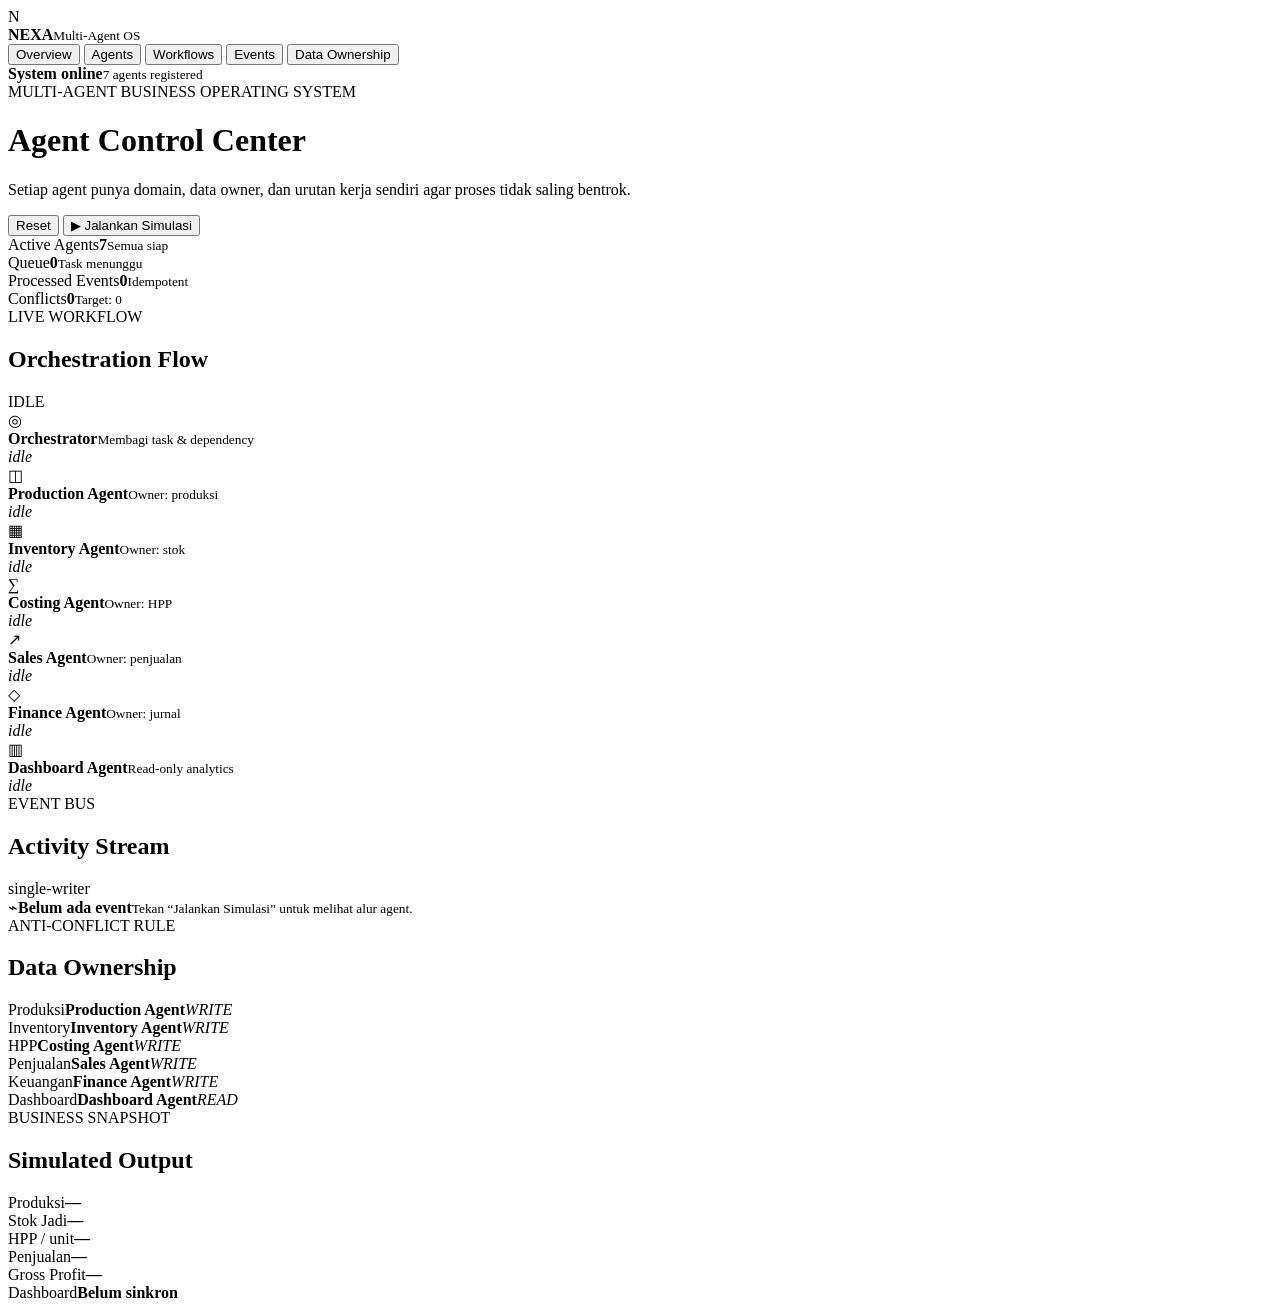
==== index.html @ f1d293e2 "feat: add multi-agent dashboard MVP" ====
<!doctype html>
<html lang="id">
<head>
  <meta charset="utf-8" />
  <meta name="viewport" content="width=device-width, initial-scale=1" />
  <meta name="description" content="Multi-Agent Business OS — orkestrasi produksi, stok, HPP, penjualan, keuangan, dan dashboard tanpa bentrok." />
  <title>NEXA Agents — Multi-Agent Business OS</title>
  <link rel="preconnect" href="https://fonts.googleapis.com" />
  <link rel="preconnect" href="https://fonts.gstatic.com" crossorigin />
  <link href="https://fonts.googleapis.com/css2?family=Inter:wght@400;500;600;700&family=Space+Grotesk:wght@500;600;700&display=swap" rel="stylesheet" />
  <link rel="stylesheet" href="./styles.css" />
</head>
<body>
  <div class="shell">
    <aside class="sidebar">
      <div class="brand"><span class="brand-mark">N</span><div><strong>NEXA</strong><small>Multi-Agent OS</small></div></div>
      <nav>
        <button class="nav-item active">Overview</button>
        <button class="nav-item">Agents</button>
        <button class="nav-item">Workflows</button>
        <button class="nav-item">Events</button>
        <button class="nav-item">Data Ownership</button>
      </nav>
      <div class="sidebar-note"><span class="dot"></span><div><strong>System online</strong><small>7 agents registered</small></div></div>
    </aside>

    <main class="main">
      <header class="topbar">
        <div>
          <div class="eyebrow">MULTI-AGENT BUSINESS OPERATING SYSTEM</div>
          <h1>Agent Control Center</h1>
          <p>Setiap agent punya domain, data owner, dan urutan kerja sendiri agar proses tidak saling bentrok.</p>
        </div>
        <div class="actions">
          <button id="resetBtn" class="btn ghost">Reset</button>
          <button id="runBtn" class="btn primary">▶ Jalankan Simulasi</button>
        </div>
      </header>

      <section class="metrics">
        <article><span>Active Agents</span><strong id="metricAgents">7</strong><small>Semua siap</small></article>
        <article><span>Queue</span><strong id="metricQueue">0</strong><small>Task menunggu</small></article>
        <article><span>Processed Events</span><strong id="metricEvents">0</strong><small>Idempotent</small></article>
        <article><span>Conflicts</span><strong id="metricConflicts">0</strong><small class="success">Target: 0</small></article>
      </section>

      <section class="grid-two">
        <article class="panel workflow-panel">
          <div class="panel-head"><div><span class="eyebrow">LIVE WORKFLOW</span><h2>Orchestration Flow</h2></div><span id="workflowState" class="pill">IDLE</span></div>
          <div class="flow" id="flow">
            <div class="agent-card orchestrator" data-agent="orchestrator"><span class="agent-icon">◎</span><div><strong>Orchestrator</strong><small>Membagi task & dependency</small></div><em>idle</em></div>
            <div class="connector"></div>
            <div class="agent-row">
              <div class="agent-card" data-agent="production"><span class="agent-icon">◫</span><div><strong>Production Agent</strong><small>Owner: produksi</small></div><em>idle</em></div>
              <div class="agent-card" data-agent="inventory"><span class="agent-icon">▦</span><div><strong>Inventory Agent</strong><small>Owner: stok</small></div><em>idle</em></div>
              <div class="agent-card" data-agent="costing"><span class="agent-icon">∑</span><div><strong>Costing Agent</strong><small>Owner: HPP</small></div><em>idle</em></div>
            </div>
            <div class="connector"></div>
            <div class="agent-row">
              <div class="agent-card" data-agent="sales"><span class="agent-icon">↗</span><div><strong>Sales Agent</strong><small>Owner: penjualan</small></div><em>idle</em></div>
              <div class="agent-card" data-agent="finance"><span class="agent-icon">◇</span><div><strong>Finance Agent</strong><small>Owner: jurnal</small></div><em>idle</em></div>
              <div class="agent-card readonly" data-agent="dashboard"><span class="agent-icon">▥</span><div><strong>Dashboard Agent</strong><small>Read-only analytics</small></div><em>idle</em></div>
            </div>
          </div>
        </article>

        <article class="panel event-panel">
          <div class="panel-head"><div><span class="eyebrow">EVENT BUS</span><h2>Activity Stream</h2></div><span class="pill neutral">single-writer</span></div>
          <div id="eventLog" class="event-log">
            <div class="empty-state"><span>⌁</span><strong>Belum ada event</strong><small>Tekan “Jalankan Simulasi” untuk melihat alur agent.</small></div>
          </div>
        </article>
      </section>

      <section class="grid-two bottom-grid">
        <article class="panel ownership">
          <div class="panel-head"><div><span class="eyebrow">ANTI-CONFLICT RULE</span><h2>Data Ownership</h2></div></div>
          <div class="ownership-list">
            <div><span>Produksi</span><strong>Production Agent</strong><i>WRITE</i></div>
            <div><span>Inventory</span><strong>Inventory Agent</strong><i>WRITE</i></div>
            <div><span>HPP</span><strong>Costing Agent</strong><i>WRITE</i></div>
            <div><span>Penjualan</span><strong>Sales Agent</strong><i>WRITE</i></div>
            <div><span>Keuangan</span><strong>Finance Agent</strong><i>WRITE</i></div>
            <div><span>Dashboard</span><strong>Dashboard Agent</strong><i class="read">READ</i></div>
          </div>
        </article>

        <article class="panel business">
          <div class="panel-head"><div><span class="eyebrow">BUSINESS SNAPSHOT</span><h2>Simulated Output</h2></div></div>
          <div class="business-grid">
            <div><span>Produksi</span><strong id="outProduction">—</strong></div>
            <div><span>Stok Jadi</span><strong id="outStock">—</strong></div>
            <div><span>HPP / unit</span><strong id="outHpp">—</strong></div>
            <div><span>Penjualan</span><strong id="outSales">—</strong></div>
            <div><span>Gross Profit</span><strong id="outProfit">—</strong></div>
            <div><span>Dashboard</span><strong id="outDashboard">Belum sinkron</strong></div>
          </div>
        </article>
      </section>
    </main>
  </div>
  <script src="./app.js"></script>
</body>
</html>
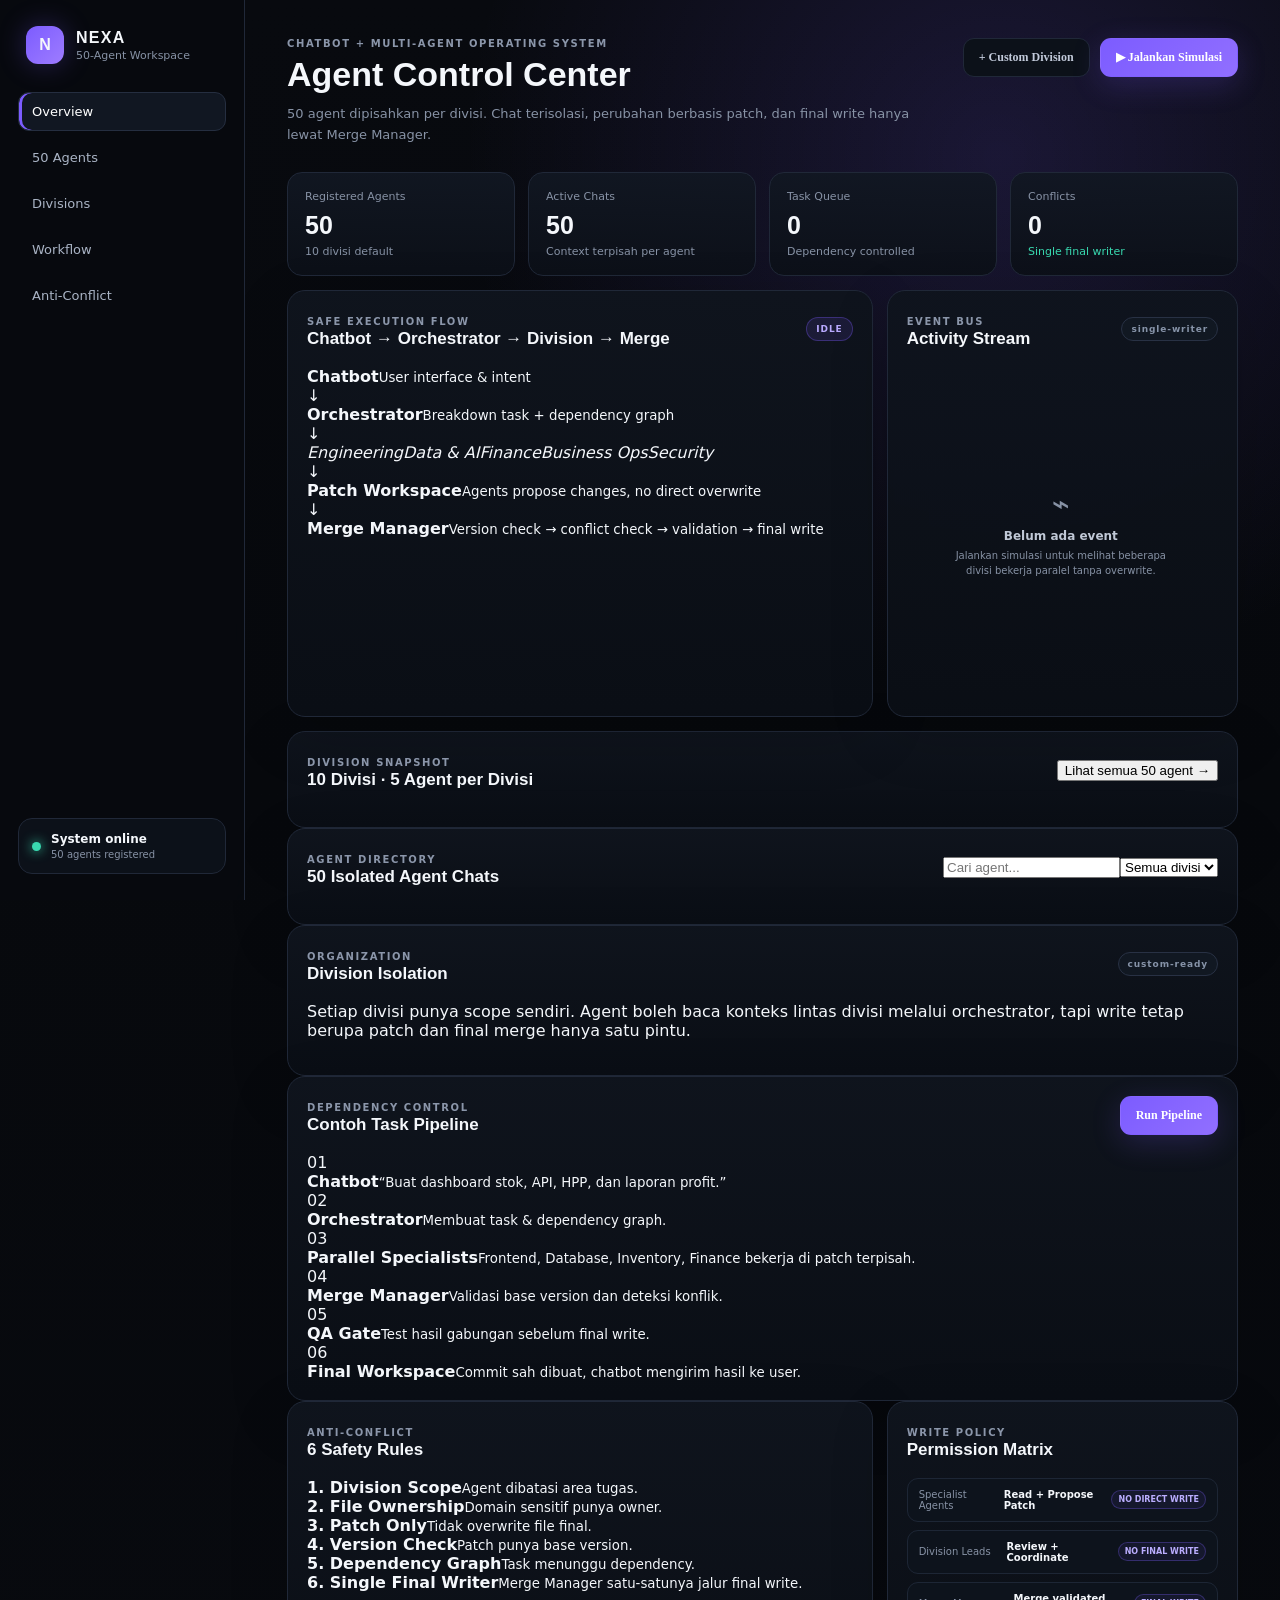
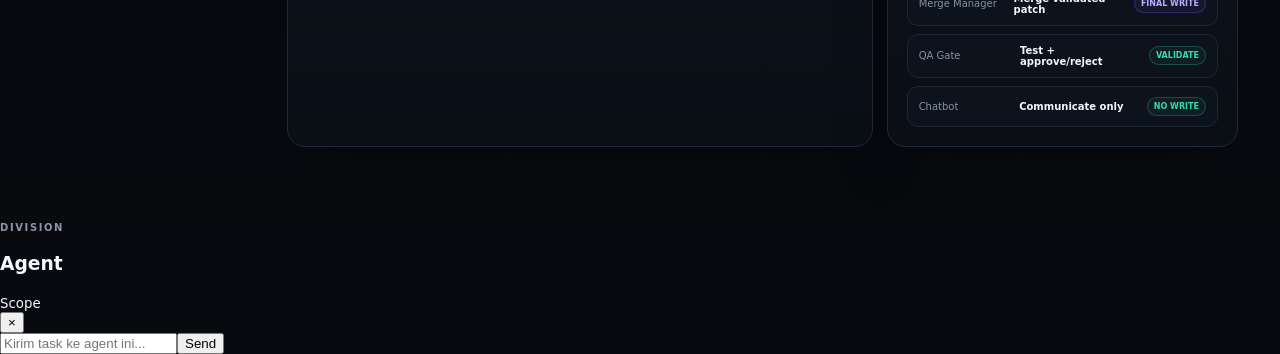
==== commit 6e89c1c1: "Upgrade UI to 50-agent division workspace" ====
--- a/index.html
+++ b/index.html
@@ -3,8 +3,8 @@
 <head>
   <meta charset="utf-8" />
   <meta name="viewport" content="width=device-width, initial-scale=1" />
-  <meta name="description" content="Multi-Agent Business OS — orkestrasi produksi, stok, HPP, penjualan, keuangan, dan dashboard tanpa bentrok." />
-  <title>NEXA Agents — Multi-Agent Business OS</title>
+  <meta name="description" content="NEXA Agents — AI Workspace dengan 50 specialist agents, division-based orchestration, isolated chat, patch workflow, dan single-writer merge." />
+  <title>NEXA Agents — 50 Agent AI Workspace</title>
   <link rel="preconnect" href="https://fonts.googleapis.com" />
   <link rel="preconnect" href="https://fonts.gstatic.com" crossorigin />
   <link href="https://fonts.googleapis.com/css2?family=Inter:wght@400;500;600;700&family=Space+Grotesk:wght@500;600;700&display=swap" rel="stylesheet" />
@@ -13,92 +13,121 @@
 <body>
   <div class="shell">
     <aside class="sidebar">
-      <div class="brand"><span class="brand-mark">N</span><div><strong>NEXA</strong><small>Multi-Agent OS</small></div></div>
+      <div class="brand"><span class="brand-mark">N</span><div><strong>NEXA</strong><small>50-Agent Workspace</small></div></div>
       <nav>
-        <button class="nav-item active">Overview</button>
-        <button class="nav-item">Agents</button>
-        <button class="nav-item">Workflows</button>
-        <button class="nav-item">Events</button>
-        <button class="nav-item">Data Ownership</button>
+        <button class="nav-item active" data-page="overview">Overview</button>
+        <button class="nav-item" data-page="agents">50 Agents</button>
+        <button class="nav-item" data-page="divisions">Divisions</button>
+        <button class="nav-item" data-page="workflow">Workflow</button>
+        <button class="nav-item" data-page="ownership">Anti-Conflict</button>
       </nav>
-      <div class="sidebar-note"><span class="dot"></span><div><strong>System online</strong><small>7 agents registered</small></div></div>
+      <div class="sidebar-note"><span class="dot"></span><div><strong>System online</strong><small><span id="registeredCount">50</span> agents registered</small></div></div>
     </aside>
 
     <main class="main">
       <header class="topbar">
         <div>
-          <div class="eyebrow">MULTI-AGENT BUSINESS OPERATING SYSTEM</div>
-          <h1>Agent Control Center</h1>
-          <p>Setiap agent punya domain, data owner, dan urutan kerja sendiri agar proses tidak saling bentrok.</p>
+          <div class="eyebrow">CHATBOT + MULTI-AGENT OPERATING SYSTEM</div>
+          <h1 id="pageTitle">Agent Control Center</h1>
+          <p id="pageSubtitle">50 agent dipisahkan per divisi. Chat terisolasi, perubahan berbasis patch, dan final write hanya lewat Merge Manager.</p>
         </div>
         <div class="actions">
-          <button id="resetBtn" class="btn ghost">Reset</button>
+          <button id="addDivisionBtn" class="btn ghost">+ Custom Division</button>
           <button id="runBtn" class="btn primary">▶ Jalankan Simulasi</button>
         </div>
       </header>
 
-      <section class="metrics">
-        <article><span>Active Agents</span><strong id="metricAgents">7</strong><small>Semua siap</small></article>
-        <article><span>Queue</span><strong id="metricQueue">0</strong><small>Task menunggu</small></article>
-        <article><span>Processed Events</span><strong id="metricEvents">0</strong><small>Idempotent</small></article>
-        <article><span>Conflicts</span><strong id="metricConflicts">0</strong><small class="success">Target: 0</small></article>
+      <section class="page active" data-page-content="overview">
+        <section class="metrics">
+          <article><span>Registered Agents</span><strong id="metricAgents">50</strong><small>10 divisi default</small></article>
+          <article><span>Active Chats</span><strong id="metricChats">50</strong><small>Context terpisah per agent</small></article>
+          <article><span>Task Queue</span><strong id="metricQueue">0</strong><small>Dependency controlled</small></article>
+          <article><span>Conflicts</span><strong id="metricConflicts">0</strong><small class="success">Single final writer</small></article>
+        </section>
+
+        <section class="grid-two">
+          <article class="panel workflow-panel">
+            <div class="panel-head"><div><span class="eyebrow">SAFE EXECUTION FLOW</span><h2>Chatbot → Orchestrator → Division → Merge</h2></div><span id="workflowState" class="pill">IDLE</span></div>
+            <div class="safe-flow">
+              <div class="flow-node primary-node"><b>Chatbot</b><small>User interface & intent</small></div>
+              <span>↓</span>
+              <div class="flow-node"><b>Orchestrator</b><small>Breakdown task + dependency graph</small></div>
+              <span>↓</span>
+              <div class="division-strip"><i>Engineering</i><i>Data & AI</i><i>Finance</i><i>Business Ops</i><i>Security</i></div>
+              <span>↓</span>
+              <div class="flow-node"><b>Patch Workspace</b><small>Agents propose changes, no direct overwrite</small></div>
+              <span>↓</span>
+              <div class="flow-node merge-node"><b>Merge Manager</b><small>Version check → conflict check → validation → final write</small></div>
+            </div>
+          </article>
+
+          <article class="panel event-panel">
+            <div class="panel-head"><div><span class="eyebrow">EVENT BUS</span><h2>Activity Stream</h2></div><span class="pill neutral">single-writer</span></div>
+            <div id="eventLog" class="event-log"><div class="empty-state"><span>⌁</span><strong>Belum ada event</strong><small>Jalankan simulasi untuk melihat beberapa divisi bekerja paralel tanpa overwrite.</small></div></div>
+          </article>
+        </section>
+
+        <section class="panel">
+          <div class="panel-head"><div><span class="eyebrow">DIVISION SNAPSHOT</span><h2>10 Divisi · 5 Agent per Divisi</h2></div><button class="mini-link" data-go="agents">Lihat semua 50 agent →</button></div>
+          <div id="divisionSnapshot" class="division-snapshot"></div>
+        </section>
       </section>
 
-      <section class="grid-two">
-        <article class="panel workflow-panel">
-          <div class="panel-head"><div><span class="eyebrow">LIVE WORKFLOW</span><h2>Orchestration Flow</h2></div><span id="workflowState" class="pill">IDLE</span></div>
-          <div class="flow" id="flow">
-            <div class="agent-card orchestrator" data-agent="orchestrator"><span class="agent-icon">◎</span><div><strong>Orchestrator</strong><small>Membagi task & dependency</small></div><em>idle</em></div>
-            <div class="connector"></div>
-            <div class="agent-row">
-              <div class="agent-card" data-agent="production"><span class="agent-icon">◫</span><div><strong>Production Agent</strong><small>Owner: produksi</small></div><em>idle</em></div>
-              <div class="agent-card" data-agent="inventory"><span class="agent-icon">▦</span><div><strong>Inventory Agent</strong><small>Owner: stok</small></div><em>idle</em></div>
-              <div class="agent-card" data-agent="costing"><span class="agent-icon">∑</span><div><strong>Costing Agent</strong><small>Owner: HPP</small></div><em>idle</em></div>
-            </div>
-            <div class="connector"></div>
-            <div class="agent-row">
-              <div class="agent-card" data-agent="sales"><span class="agent-icon">↗</span><div><strong>Sales Agent</strong><small>Owner: penjualan</small></div><em>idle</em></div>
-              <div class="agent-card" data-agent="finance"><span class="agent-icon">◇</span><div><strong>Finance Agent</strong><small>Owner: jurnal</small></div><em>idle</em></div>
-              <div class="agent-card readonly" data-agent="dashboard"><span class="agent-icon">▥</span><div><strong>Dashboard Agent</strong><small>Read-only analytics</small></div><em>idle</em></div>
-            </div>
-          </div>
-        </article>
-
-        <article class="panel event-panel">
-          <div class="panel-head"><div><span class="eyebrow">EVENT BUS</span><h2>Activity Stream</h2></div><span class="pill neutral">single-writer</span></div>
-          <div id="eventLog" class="event-log">
-            <div class="empty-state"><span>⌁</span><strong>Belum ada event</strong><small>Tekan “Jalankan Simulasi” untuk melihat alur agent.</small></div>
-          </div>
-        </article>
+      <section class="page" data-page-content="agents">
+        <section class="panel">
+          <div class="panel-head stack-mobile"><div><span class="eyebrow">AGENT DIRECTORY</span><h2>50 Isolated Agent Chats</h2></div><div class="filters"><input id="agentSearch" class="search" placeholder="Cari agent..."/><select id="divisionFilter" class="select"><option value="all">Semua divisi</option></select></div></div>
+          <div id="agentGrid" class="agent-directory"></div>
+        </section>
       </section>
 
-      <section class="grid-two bottom-grid">
-        <article class="panel ownership">
-          <div class="panel-head"><div><span class="eyebrow">ANTI-CONFLICT RULE</span><h2>Data Ownership</h2></div></div>
-          <div class="ownership-list">
-            <div><span>Produksi</span><strong>Production Agent</strong><i>WRITE</i></div>
-            <div><span>Inventory</span><strong>Inventory Agent</strong><i>WRITE</i></div>
-            <div><span>HPP</span><strong>Costing Agent</strong><i>WRITE</i></div>
-            <div><span>Penjualan</span><strong>Sales Agent</strong><i>WRITE</i></div>
-            <div><span>Keuangan</span><strong>Finance Agent</strong><i>WRITE</i></div>
-            <div><span>Dashboard</span><strong>Dashboard Agent</strong><i class="read">READ</i></div>
+      <section class="page" data-page-content="divisions">
+        <section class="panel">
+          <div class="panel-head"><div><span class="eyebrow">ORGANIZATION</span><h2>Division Isolation</h2></div><span class="pill neutral">custom-ready</span></div>
+          <p class="helper">Setiap divisi punya scope sendiri. Agent boleh baca konteks lintas divisi melalui orchestrator, tapi write tetap berupa patch dan final merge hanya satu pintu.</p>
+          <div id="divisionGrid" class="division-grid"></div>
+        </section>
+      </section>
+
+      <section class="page" data-page-content="workflow">
+        <section class="panel">
+          <div class="panel-head"><div><span class="eyebrow">DEPENDENCY CONTROL</span><h2>Contoh Task Pipeline</h2></div><button id="runWorkflowBtn" class="btn primary small">Run Pipeline</button></div>
+          <div class="pipeline">
+            <div class="pipeline-step" data-step="0"><span>01</span><div><b>Chatbot</b><small>“Buat dashboard stok, API, HPP, dan laporan profit.”</small></div></div>
+            <div class="pipeline-step" data-step="1"><span>02</span><div><b>Orchestrator</b><small>Membuat task & dependency graph.</small></div></div>
+            <div class="pipeline-step" data-step="2"><span>03</span><div><b>Parallel Specialists</b><small>Frontend, Database, Inventory, Finance bekerja di patch terpisah.</small></div></div>
+            <div class="pipeline-step" data-step="3"><span>04</span><div><b>Merge Manager</b><small>Validasi base version dan deteksi konflik.</small></div></div>
+            <div class="pipeline-step" data-step="4"><span>05</span><div><b>QA Gate</b><small>Test hasil gabungan sebelum final write.</small></div></div>
+            <div class="pipeline-step" data-step="5"><span>06</span><div><b>Final Workspace</b><small>Commit sah dibuat, chatbot mengirim hasil ke user.</small></div></div>
           </div>
-        </article>
+        </section>
+      </section>
 
-        <article class="panel business">
-          <div class="panel-head"><div><span class="eyebrow">BUSINESS SNAPSHOT</span><h2>Simulated Output</h2></div></div>
-          <div class="business-grid">
-            <div><span>Produksi</span><strong id="outProduction">—</strong></div>
-            <div><span>Stok Jadi</span><strong id="outStock">—</strong></div>
-            <div><span>HPP / unit</span><strong id="outHpp">—</strong></div>
-            <div><span>Penjualan</span><strong id="outSales">—</strong></div>
-            <div><span>Gross Profit</span><strong id="outProfit">—</strong></div>
-            <div><span>Dashboard</span><strong id="outDashboard">Belum sinkron</strong></div>
-          </div>
-        </article>
+      <section class="page" data-page-content="ownership">
+        <section class="grid-two equal">
+          <article class="panel"><div class="panel-head"><div><span class="eyebrow">ANTI-CONFLICT</span><h2>6 Safety Rules</h2></div></div><div class="rules"><div><b>1. Division Scope</b><small>Agent dibatasi area tugas.</small></div><div><b>2. File Ownership</b><small>Domain sensitif punya owner.</small></div><div><b>3. Patch Only</b><small>Tidak overwrite file final.</small></div><div><b>4. Version Check</b><small>Patch punya base version.</small></div><div><b>5. Dependency Graph</b><small>Task menunggu dependency.</small></div><div><b>6. Single Final Writer</b><small>Merge Manager satu-satunya jalur final write.</small></div></div></article>
+          <article class="panel"><div class="panel-head"><div><span class="eyebrow">WRITE POLICY</span><h2>Permission Matrix</h2></div></div><div class="ownership-list"><div><span>Specialist Agents</span><strong>Read + Propose Patch</strong><i>NO DIRECT WRITE</i></div><div><span>Division Leads</span><strong>Review + Coordinate</strong><i>NO FINAL WRITE</i></div><div><span>Merge Manager</span><strong>Merge validated patch</strong><i>FINAL WRITE</i></div><div><span>QA Gate</span><strong>Test + approve/reject</strong><i class="read">VALIDATE</i></div><div><span>Chatbot</span><strong>Communicate only</strong><i class="read">NO WRITE</i></div></div></article>
+        </section>
       </section>
     </main>
   </div>
+
+  <aside id="chatDrawer" class="chat-drawer" aria-hidden="true">
+    <div class="chat-head"><div><span class="eyebrow" id="chatDivision">DIVISION</span><h3 id="chatAgentName">Agent</h3><small id="chatScope">Scope</small></div><button id="closeChat" class="icon-btn">×</button></div>
+    <div id="chatMessages" class="chat-messages"></div>
+    <form id="chatForm" class="chat-form"><input id="chatInput" autocomplete="off" placeholder="Kirim task ke agent ini..."/><button>Send</button></form>
+  </aside>
+  <div id="drawerBackdrop" class="drawer-backdrop"></div>
+
+  <dialog id="divisionDialog" class="dialog">
+    <form method="dialog" id="divisionForm">
+      <div class="panel-head"><div><span class="eyebrow">CUSTOM DIVISION</span><h2>Tambah Divisi</h2></div><button value="cancel" class="icon-btn">×</button></div>
+      <label>Nama divisi<input id="customDivisionName" required placeholder="Contoh: Legal & Compliance"/></label>
+      <label>Prefix agent<input id="customAgentPrefix" required placeholder="Contoh: Legal"/></label>
+      <p class="helper">Sistem akan membuat 5 agent baru dengan chat terisolasi dan policy “patch only”.</p>
+      <button id="createDivisionSubmit" value="default" class="btn primary wide">Buat 5 Agent</button>
+    </form>
+  </dialog>
+
   <script src="./app.js"></script>
 </body>
 </html>
--- a/styles.css
+++ b/styles.css
@@ -0,0 +1,6 @@
+:root{
+  --bg:#07090d;--panel:#0e1219;--panel2:#111722;--line:#202838;--muted:#8792a5;--text:#f4f7fb;--accent:#7c5cff;--accent2:#39d9b0;--warning:#f6c85f;--danger:#ff6b81;--radius:18px
+}
+*{box-sizing:border-box}html{scroll-behavior:smooth}body{margin:0;background:radial-gradient(circle at 78% 8%,rgba(124,92,255,.16),transparent 26%),linear-gradient(180deg,#080a0f,#07090d 40%,#080a0f);color:var(--text);font-family:Inter,system-ui,sans-serif;min-height:100vh}.shell{display:grid;grid-template-columns:245px 1fr;min-height:100vh}.sidebar{position:sticky;top:0;height:100vh;border-right:1px solid var(--line);background:rgba(8,10,15,.82);backdrop-filter:blur(18px);padding:26px 18px;display:flex;flex-direction:column}.brand{display:flex;gap:12px;align-items:center;padding:0 8px 28px}.brand-mark{display:grid;place-items:center;width:38px;height:38px;border-radius:12px;background:linear-gradient(135deg,var(--accent),#9e7cff);font-family:"Space Grotesk",sans-serif;font-weight:700;box-shadow:0 0 28px rgba(124,92,255,.28)}.brand strong,.brand small{display:block}.brand strong{font-family:"Space Grotesk",sans-serif;letter-spacing:.08em}.brand small{color:var(--muted);font-size:11px;margin-top:2px}.sidebar nav{display:grid;gap:7px}.nav-item{background:transparent;border:1px solid transparent;color:#aab4c5;border-radius:11px;text-align:left;padding:11px 13px;font:inherit;font-size:13px;cursor:pointer;transition:.2s}.nav-item:hover,.nav-item.active{background:#111722;color:#fff;border-color:#252e40}.nav-item.active{box-shadow:inset 3px 0 0 var(--accent)}.sidebar-note{margin-top:auto;border:1px solid var(--line);background:#0c1119;border-radius:14px;padding:13px;display:flex;gap:10px;align-items:center}.dot{width:9px;height:9px;border-radius:50%;background:var(--accent2);box-shadow:0 0 12px var(--accent2)}.sidebar-note strong,.sidebar-note small{display:block}.sidebar-note strong{font-size:12px}.sidebar-note small{color:var(--muted);font-size:10px;margin-top:3px}.main{padding:38px 42px 55px;max-width:1600px;width:100%;margin:0 auto}.topbar{display:flex;justify-content:space-between;gap:28px;align-items:flex-start;margin-bottom:26px}.eyebrow{font-size:10px;letter-spacing:.16em;color:#8b96aa;font-weight:700;margin-bottom:8px}.topbar h1{font-family:"Space Grotesk",sans-serif;font-size:34px;line-height:1.05;margin:0 0 10px}.topbar p{color:var(--muted);max-width:720px;margin:0;font-size:13px;line-height:1.65}.actions{display:flex;gap:10px;flex-shrink:0}.btn{border-radius:11px;padding:11px 15px;font:600 12px Inter;border:1px solid var(--line);cursor:pointer;transition:.2s}.btn:hover{transform:translateY(-1px)}.btn.primary{background:linear-gradient(135deg,var(--accent),#916fff);color:#fff;border-color:transparent;box-shadow:0 8px 30px rgba(124,92,255,.2)}.btn.ghost{background:#0c1119;color:#c2cada}.metrics{display:grid;grid-template-columns:repeat(4,1fr);gap:13px;margin-bottom:14px}.metrics article{background:linear-gradient(180deg,rgba(17,23,34,.94),rgba(12,16,24,.94));border:1px solid var(--line);border-radius:15px;padding:17px}.metrics span,.metrics small{display:block;color:var(--muted);font-size:11px}.metrics strong{display:block;font:700 25px "Space Grotesk",sans-serif;margin:8px 0 5px}.success{color:var(--accent2)!important}.grid-two{display:grid;grid-template-columns:minmax(0,1.25fr) minmax(340px,.75fr);gap:14px;margin-bottom:14px}.bottom-grid{grid-template-columns:.85fr 1.15fr}.panel{background:linear-gradient(180deg,rgba(15,20,29,.98),rgba(10,14,21,.98));border:1px solid var(--line);border-radius:var(--radius);padding:19px;box-shadow:0 18px 60px rgba(0,0,0,.16)}.panel-head{display:flex;align-items:center;justify-content:space-between;gap:12px;margin-bottom:18px}.panel h2{font:600 17px "Space Grotesk",sans-serif;margin:0}.pill{font-size:9px;font-weight:800;letter-spacing:.1em;border-radius:999px;padding:6px 9px;background:rgba(124,92,255,.12);border:1px solid rgba(124,92,255,.32);color:#b9aaff}.pill.neutral{background:#111822;border-color:#283144;color:#8693a8}.flow{display:grid;justify-items:center}.agent-card{width:100%;min-height:68px;border-radius:14px;border:1px solid #273044;background:#111722;display:flex;align-items:center;gap:11px;padding:12px;position:relative;transition:.25s}.agent-card.orchestrator{max-width:340px;border-color:rgba(124,92,255,.45);background:linear-gradient(135deg,rgba(124,92,255,.12),#111722)}.agent-card.active{border-color:var(--accent2);box-shadow:0 0 0 1px rgba(57,217,176,.14),0 0 28px rgba(57,217,176,.08);transform:translateY(-2px)}.agent-card.done{border-color:rgba(124,92,255,.42)}.agent-card div{min-width:0}.agent-card strong,.agent-card small{display:block}.agent-card strong{font-size:12px}.agent-card small{font-size:10px;color:var(--muted);margin-top:4px;white-space:nowrap;overflow:hidden;text-overflow:ellipsis}.agent-card em{margin-left:auto;font-style:normal;font-size:9px;color:#718096;text-transform:uppercase}.agent-card.active em{color:var(--accent2)}.agent-card.done em{color:#a998ff}.agent-icon{display:grid;place-items:center;width:31px;height:31px;flex:0 0 31px;border-radius:10px;background:#191f2d;color:#c3baff;font-size:16px}.readonly .agent-icon{color:var(--accent2)}.connector{width:1px;height:20px;background:linear-gradient(var(--line),#394359,var(--line))}.agent-row{width:100%;display:grid;grid-template-columns:repeat(3,1fr);gap:10px}.event-log{height:330px;overflow:auto;padding-right:3px;scrollbar-width:thin;scrollbar-color:#283249 transparent}.empty-state{height:100%;min-height:260px;display:grid;place-content:center;justify-items:center;text-align:center;color:var(--muted)}.empty-state span{font-size:30px;margin-bottom:8px}.empty-state strong{font-size:12px;color:#c0c8d6}.empty-state small{font-size:10px;max-width:220px;line-height:1.5;margin-top:5px}.event-item{display:grid;grid-template-columns:auto 1fr;gap:9px;padding:11px 7px;border-bottom:1px solid #1b2331;animation:fadeUp .3s ease}.event-item:last-child{border-bottom:0}.event-bullet{width:8px;height:8px;border-radius:50%;background:var(--accent);margin-top:5px;box-shadow:0 0 12px rgba(124,92,255,.45)}.event-item strong{display:block;font-size:10px;letter-spacing:.04em}.event-item small{display:block;color:var(--muted);font-size:9px;margin-top:4px;line-height:1.45}.event-meta{color:#606d83!important;margin-top:4px!important}.ownership-list{display:grid;gap:8px}.ownership-list>div{display:grid;grid-template-columns:1fr 1.3fr auto;gap:10px;align-items:center;padding:10px 11px;border-radius:11px;background:#0d131c;border:1px solid #1d2635;font-size:10px}.ownership-list span{color:var(--muted)}.ownership-list strong{font-size:10px}.ownership-list i{font-style:normal;font-size:8px;font-weight:800;color:#bbaeff;border:1px solid rgba(124,92,255,.3);background:rgba(124,92,255,.08);border-radius:999px;padding:4px 6px}.ownership-list i.read{color:var(--accent2);border-color:rgba(57,217,176,.25);background:rgba(57,217,176,.06)}.business-grid{display:grid;grid-template-columns:repeat(3,1fr);gap:10px}.business-grid>div{padding:15px 12px;border-radius:12px;border:1px solid #20293a;background:#0d131c;min-height:74px}.business-grid span,.business-grid strong{display:block}.business-grid span{font-size:9px;color:var(--muted);margin-bottom:9px}.business-grid strong{font:600 15px "Space Grotesk",sans-serif}.run-flash{animation:pulsePanel .55s ease}@keyframes fadeUp{from{opacity:0;transform:translateY(5px)}to{opacity:1;transform:none}}@keyframes pulsePanel{50%{box-shadow:0 0 0 1px rgba(124,92,255,.38),0 0 35px rgba(124,92,255,.11)}}
+@media(max-width:1050px){.shell{grid-template-columns:78px 1fr}.sidebar{padding:23px 12px}.brand{justify-content:center;padding:0 0 24px}.brand div,.sidebar-note div,.nav-item{font-size:0}.nav-item{height:42px;text-align:center}.nav-item:before{content:"•";font-size:19px}.sidebar-note{justify-content:center}.metrics{grid-template-columns:repeat(2,1fr)}.grid-two,.bottom-grid{grid-template-columns:1fr}.event-log{height:280px}}
+@media(max-width:700px){.shell{display:block}.sidebar{position:static;width:100%;height:auto;display:flex;flex-direction:row;align-items:center;padding:13px 14px;border-right:0;border-bottom:1px solid var(--line)}.brand{padding:0;margin-right:auto}.brand div{display:block}.sidebar nav,.sidebar-note{display:none}.main{padding:24px 14px 40px}.topbar{display:block}.actions{margin-top:18px}.metrics{grid-template-columns:1fr 1fr}.agent-row{grid-template-columns:1fr}.connector{height:14px}.business-grid{grid-template-columns:1fr 1fr}.topbar h1{font-size:29px}}
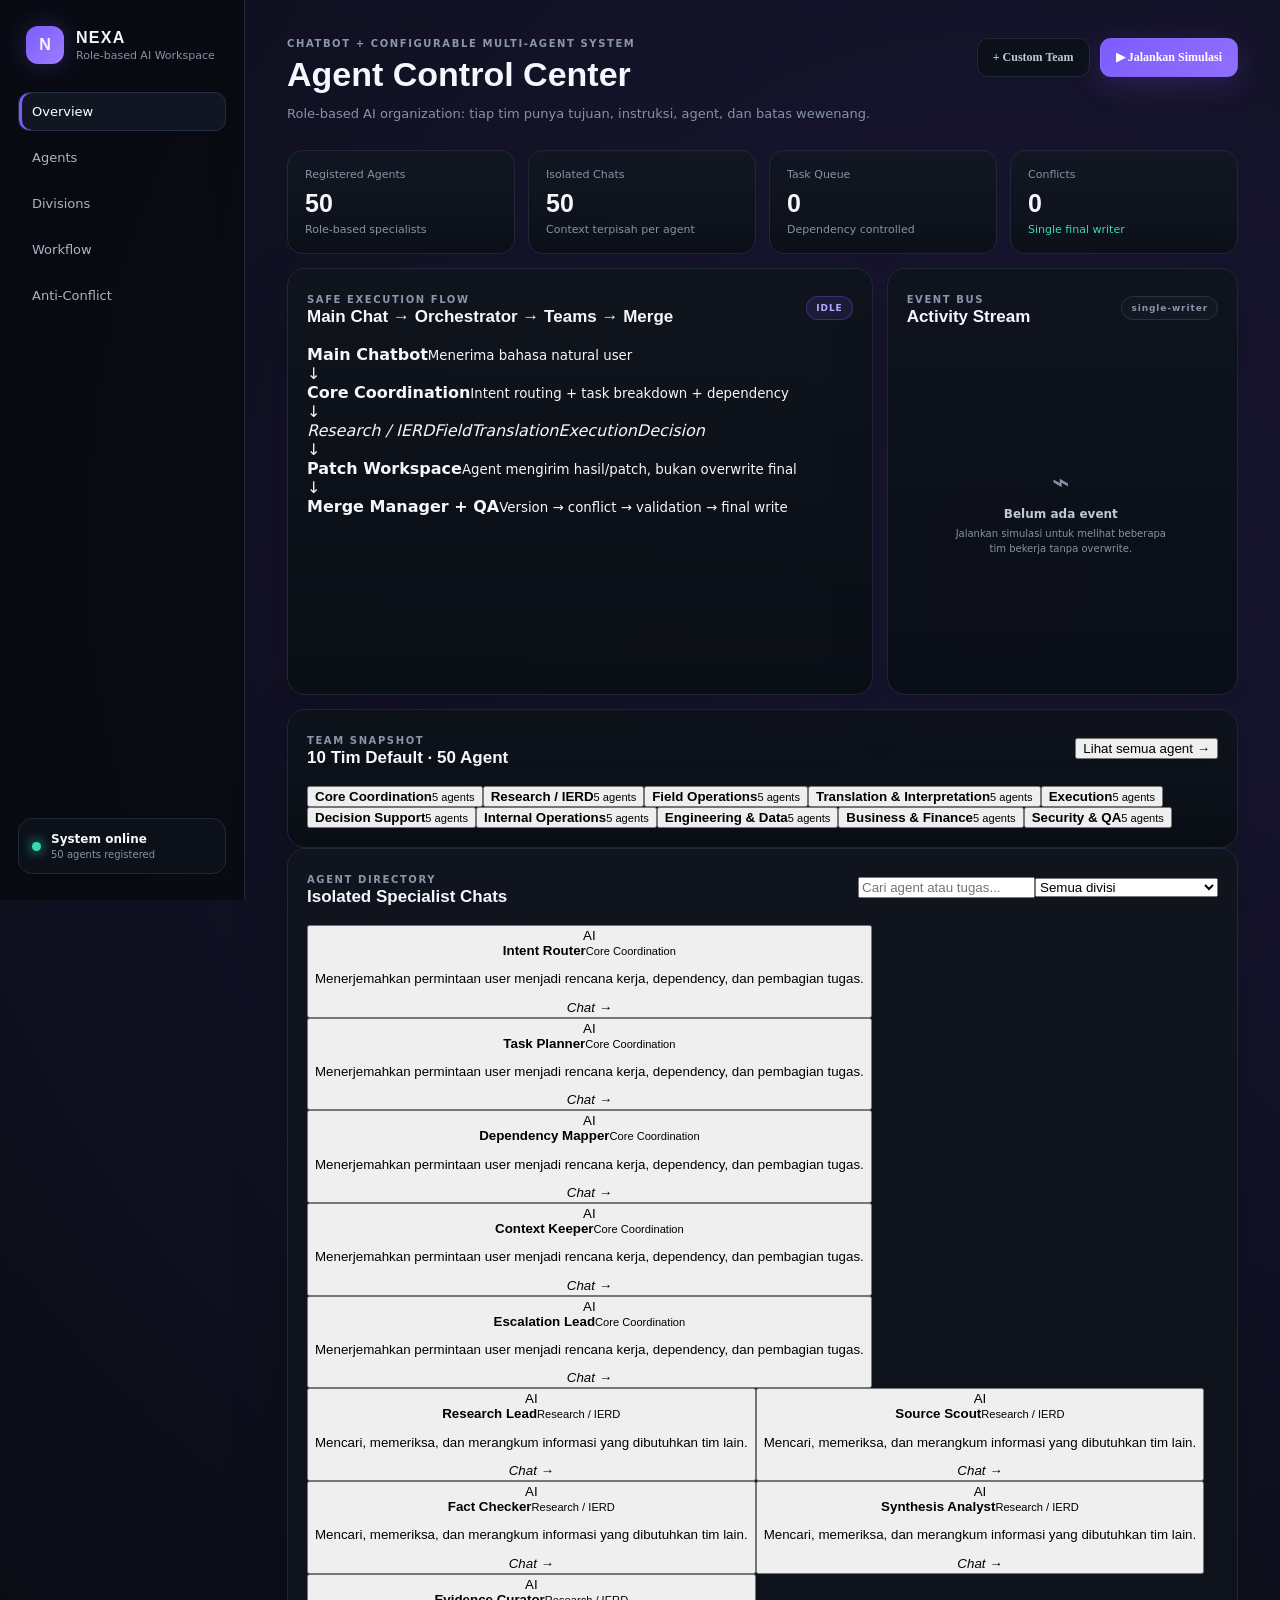
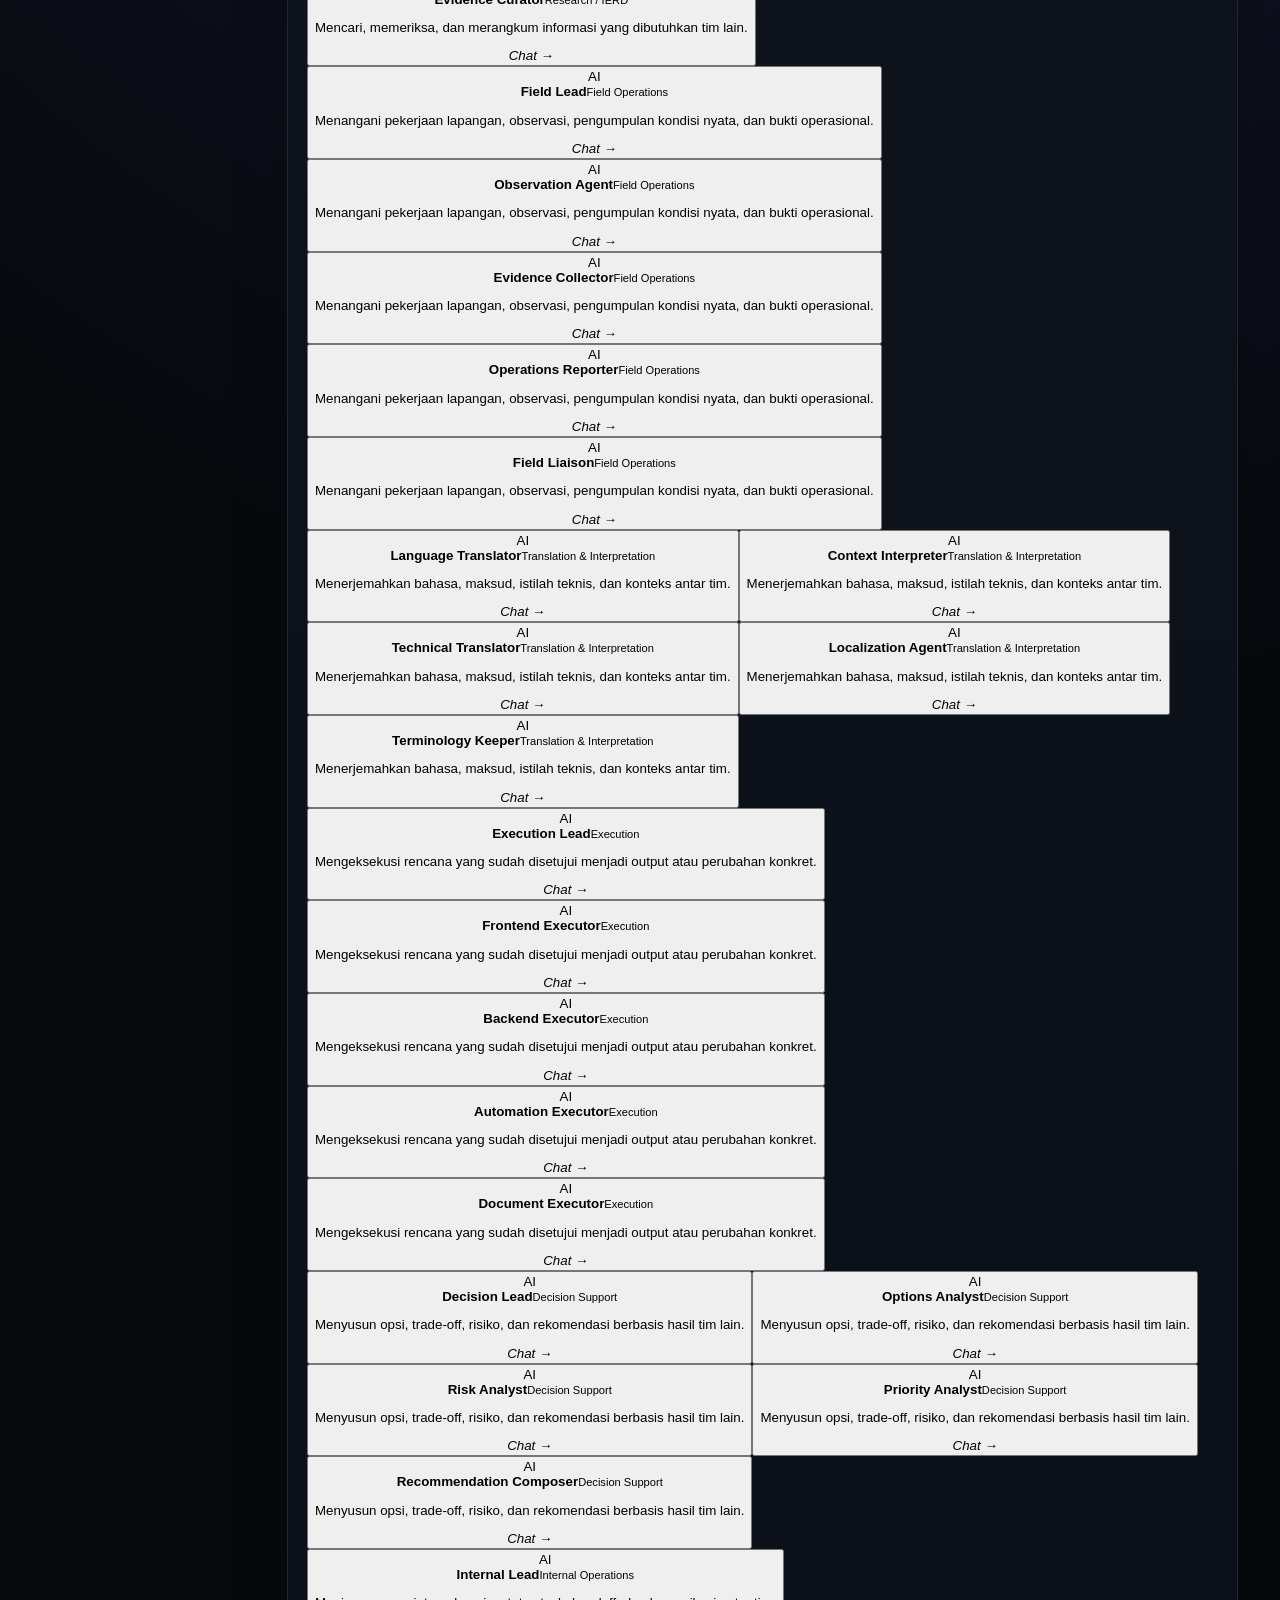
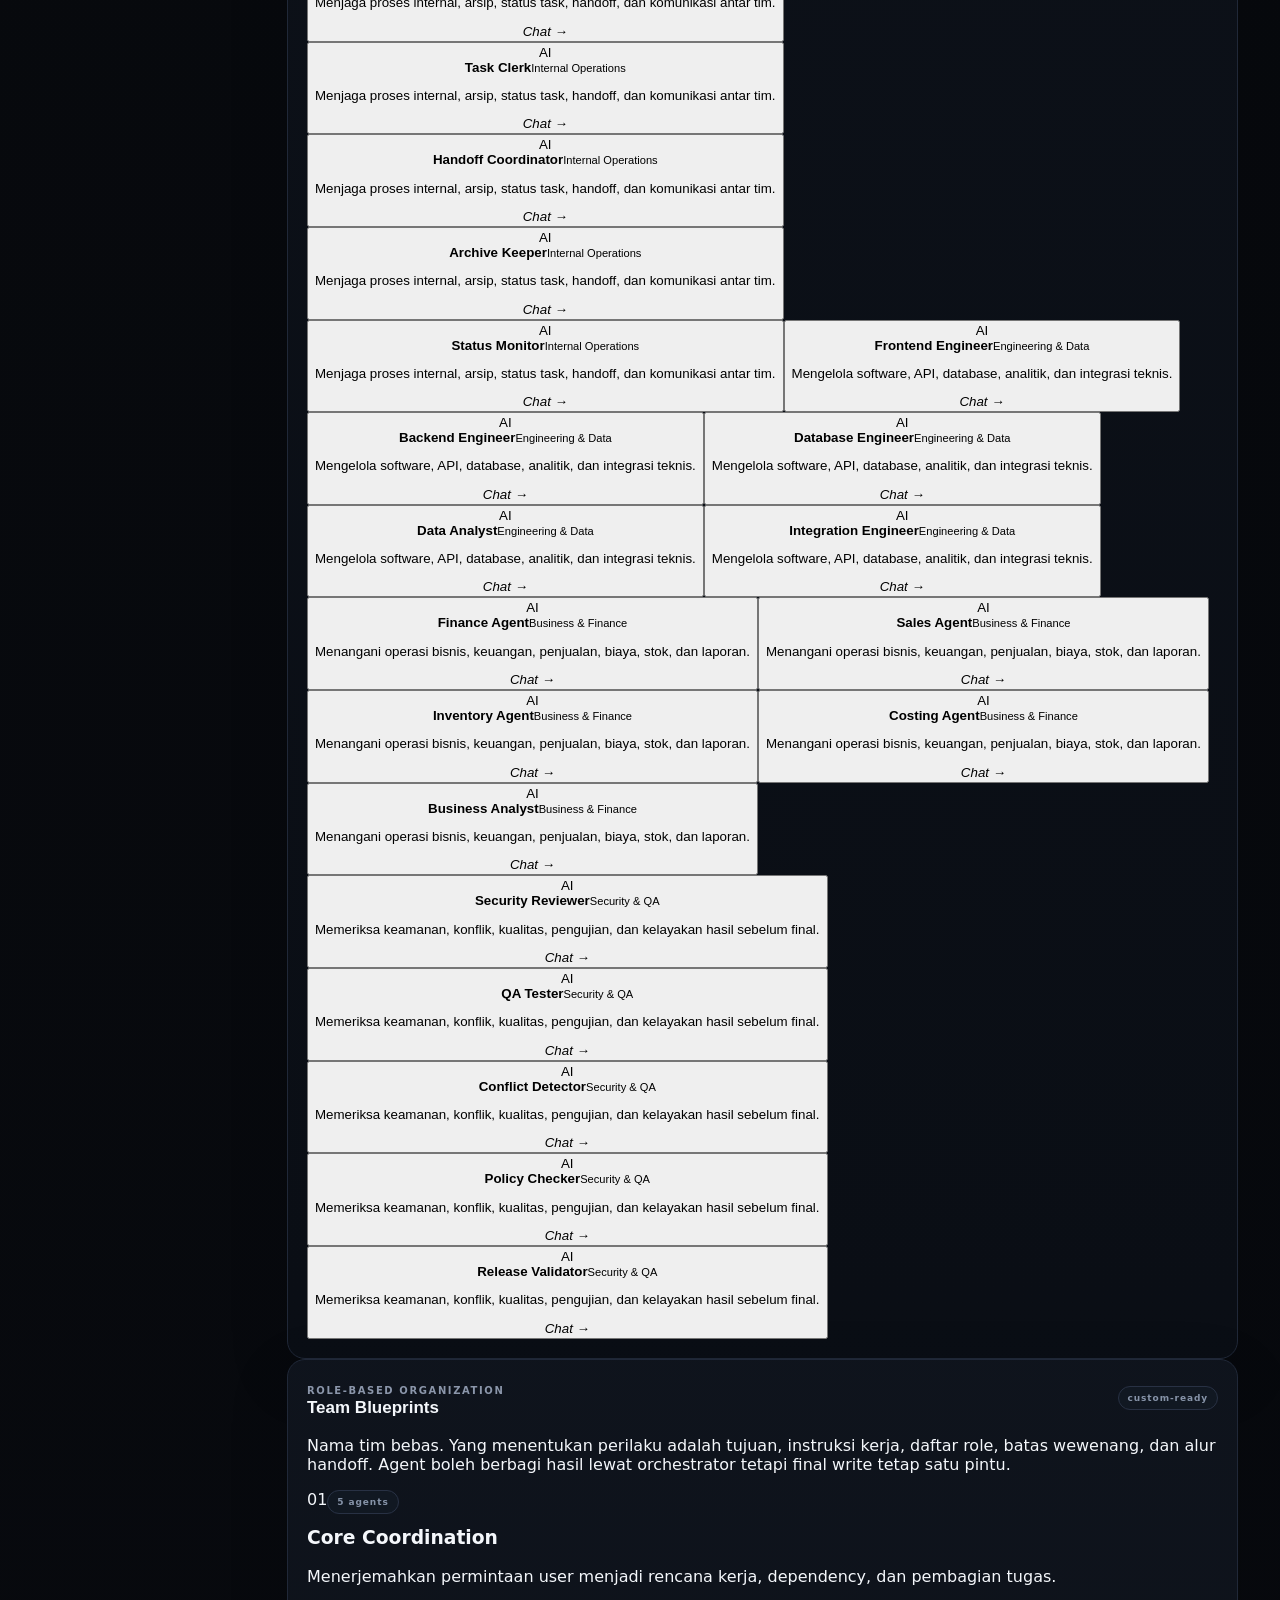
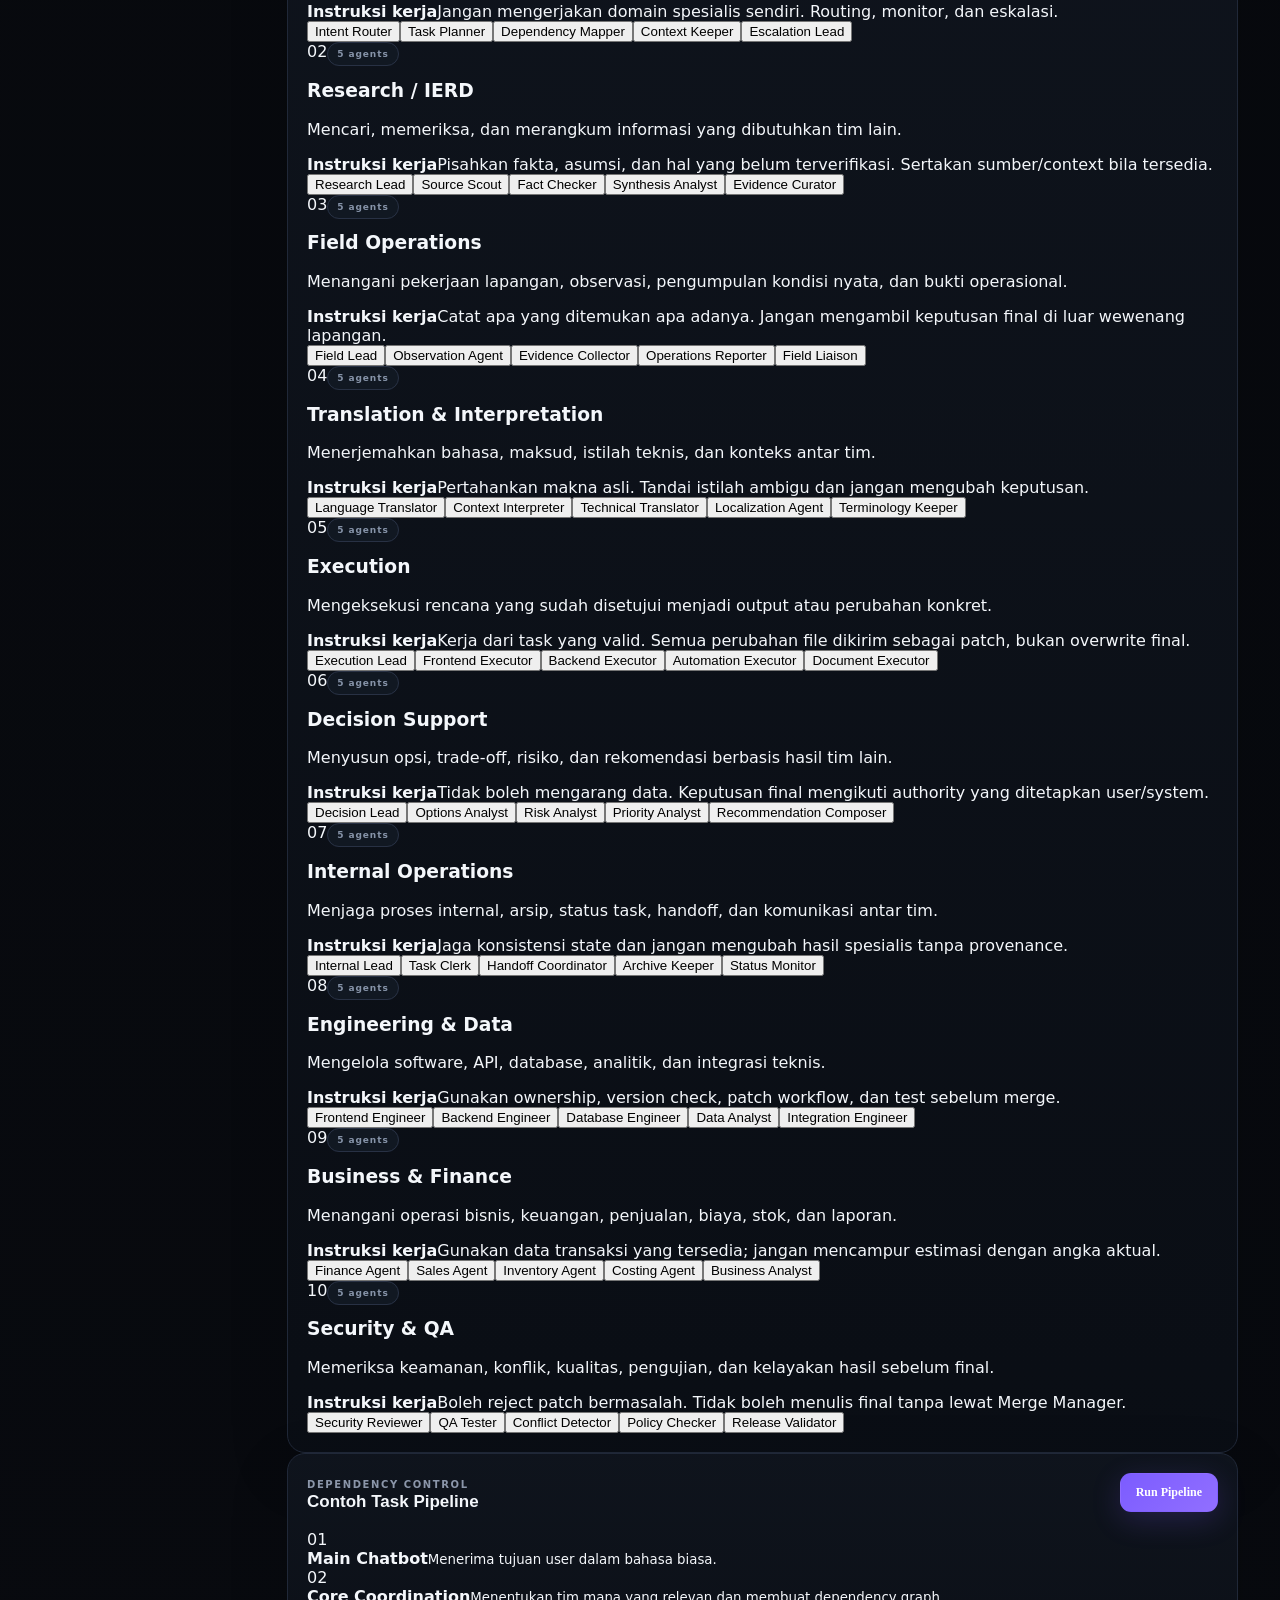
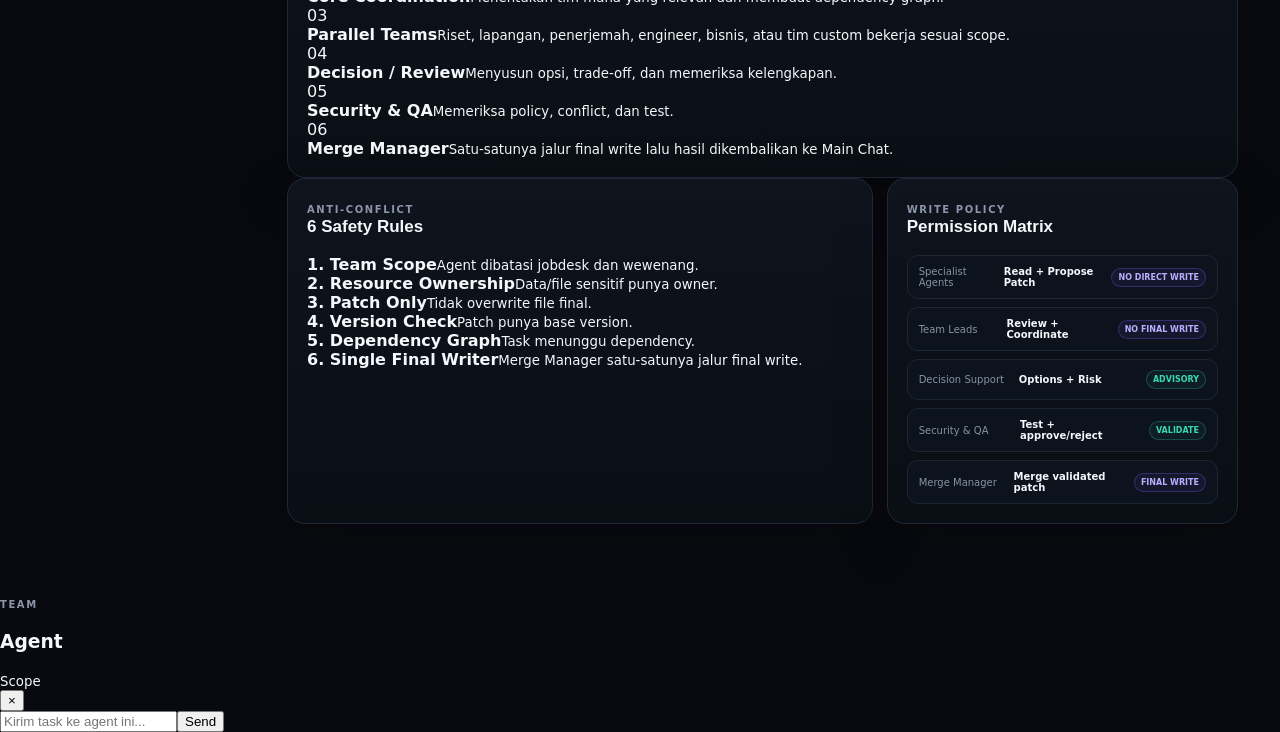
==== commit 3f2f49e9: "Add configurable team blueprint fields to NEXA UI" ====
--- a/index.html
+++ b/index.html
@@ -3,8 +3,8 @@
 <head>
   <meta charset="utf-8" />
   <meta name="viewport" content="width=device-width, initial-scale=1" />
-  <meta name="description" content="NEXA Agents — AI Workspace dengan 50 specialist agents, division-based orchestration, isolated chat, patch workflow, dan single-writer merge." />
-  <title>NEXA Agents — 50 Agent AI Workspace</title>
+  <meta name="description" content="NEXA Agents — configurable AI Workspace dengan 50 specialist agents, division-based orchestration, isolated chat, patch workflow, dan single-writer merge." />
+  <title>NEXA Agents — Configurable 50-Agent AI Workspace</title>
   <link rel="preconnect" href="https://fonts.googleapis.com" />
   <link rel="preconnect" href="https://fonts.gstatic.com" crossorigin />
   <link href="https://fonts.googleapis.com/css2?family=Inter:wght@400;500;600;700&family=Space+Grotesk:wght@500;600;700&display=swap" rel="stylesheet" />
@@ -13,10 +13,10 @@
 <body>
   <div class="shell">
     <aside class="sidebar">
-      <div class="brand"><span class="brand-mark">N</span><div><strong>NEXA</strong><small>50-Agent Workspace</small></div></div>
+      <div class="brand"><span class="brand-mark">N</span><div><strong>NEXA</strong><small>Role-based AI Workspace</small></div></div>
       <nav>
         <button class="nav-item active" data-page="overview">Overview</button>
-        <button class="nav-item" data-page="agents">50 Agents</button>
+        <button class="nav-item" data-page="agents">Agents</button>
         <button class="nav-item" data-page="divisions">Divisions</button>
         <button class="nav-item" data-page="workflow">Workflow</button>
         <button class="nav-item" data-page="ownership">Anti-Conflict</button>
@@ -27,63 +27,63 @@
     <main class="main">
       <header class="topbar">
         <div>
-          <div class="eyebrow">CHATBOT + MULTI-AGENT OPERATING SYSTEM</div>
+          <div class="eyebrow">CHATBOT + CONFIGURABLE MULTI-AGENT SYSTEM</div>
           <h1 id="pageTitle">Agent Control Center</h1>
-          <p id="pageSubtitle">50 agent dipisahkan per divisi. Chat terisolasi, perubahan berbasis patch, dan final write hanya lewat Merge Manager.</p>
+          <p id="pageSubtitle">Role-based AI organization: tiap tim punya tujuan, instruksi, agent, dan batas wewenang.</p>
         </div>
         <div class="actions">
-          <button id="addDivisionBtn" class="btn ghost">+ Custom Division</button>
+          <button id="addDivisionBtn" class="btn ghost">+ Custom Team</button>
           <button id="runBtn" class="btn primary">▶ Jalankan Simulasi</button>
         </div>
       </header>
 
       <section class="page active" data-page-content="overview">
         <section class="metrics">
-          <article><span>Registered Agents</span><strong id="metricAgents">50</strong><small>10 divisi default</small></article>
-          <article><span>Active Chats</span><strong id="metricChats">50</strong><small>Context terpisah per agent</small></article>
+          <article><span>Registered Agents</span><strong id="metricAgents">50</strong><small>Role-based specialists</small></article>
+          <article><span>Isolated Chats</span><strong id="metricChats">50</strong><small>Context terpisah per agent</small></article>
           <article><span>Task Queue</span><strong id="metricQueue">0</strong><small>Dependency controlled</small></article>
           <article><span>Conflicts</span><strong id="metricConflicts">0</strong><small class="success">Single final writer</small></article>
         </section>
 
         <section class="grid-two">
           <article class="panel workflow-panel">
-            <div class="panel-head"><div><span class="eyebrow">SAFE EXECUTION FLOW</span><h2>Chatbot → Orchestrator → Division → Merge</h2></div><span id="workflowState" class="pill">IDLE</span></div>
+            <div class="panel-head"><div><span class="eyebrow">SAFE EXECUTION FLOW</span><h2>Main Chat → Orchestrator → Teams → Merge</h2></div><span id="workflowState" class="pill">IDLE</span></div>
             <div class="safe-flow">
-              <div class="flow-node primary-node"><b>Chatbot</b><small>User interface & intent</small></div>
+              <div class="flow-node primary-node"><b>Main Chatbot</b><small>Menerima bahasa natural user</small></div>
               <span>↓</span>
-              <div class="flow-node"><b>Orchestrator</b><small>Breakdown task + dependency graph</small></div>
+              <div class="flow-node"><b>Core Coordination</b><small>Intent routing + task breakdown + dependency</small></div>
               <span>↓</span>
-              <div class="division-strip"><i>Engineering</i><i>Data & AI</i><i>Finance</i><i>Business Ops</i><i>Security</i></div>
+              <div class="division-strip"><i>Research / IERD</i><i>Field</i><i>Translation</i><i>Execution</i><i>Decision</i></div>
               <span>↓</span>
-              <div class="flow-node"><b>Patch Workspace</b><small>Agents propose changes, no direct overwrite</small></div>
+              <div class="flow-node"><b>Patch Workspace</b><small>Agent mengirim hasil/patch, bukan overwrite final</small></div>
               <span>↓</span>
-              <div class="flow-node merge-node"><b>Merge Manager</b><small>Version check → conflict check → validation → final write</small></div>
+              <div class="flow-node merge-node"><b>Merge Manager + QA</b><small>Version → conflict → validation → final write</small></div>
             </div>
           </article>
 
           <article class="panel event-panel">
             <div class="panel-head"><div><span class="eyebrow">EVENT BUS</span><h2>Activity Stream</h2></div><span class="pill neutral">single-writer</span></div>
-            <div id="eventLog" class="event-log"><div class="empty-state"><span>⌁</span><strong>Belum ada event</strong><small>Jalankan simulasi untuk melihat beberapa divisi bekerja paralel tanpa overwrite.</small></div></div>
+            <div id="eventLog" class="event-log"><div class="empty-state"><span>⌁</span><strong>Belum ada event</strong><small>Jalankan simulasi untuk melihat beberapa tim bekerja tanpa overwrite.</small></div></div>
           </article>
         </section>
 
         <section class="panel">
-          <div class="panel-head"><div><span class="eyebrow">DIVISION SNAPSHOT</span><h2>10 Divisi · 5 Agent per Divisi</h2></div><button class="mini-link" data-go="agents">Lihat semua 50 agent →</button></div>
+          <div class="panel-head"><div><span class="eyebrow">TEAM SNAPSHOT</span><h2>10 Tim Default · 50 Agent</h2></div><button class="mini-link" data-go="agents">Lihat semua agent →</button></div>
           <div id="divisionSnapshot" class="division-snapshot"></div>
         </section>
       </section>
 
       <section class="page" data-page-content="agents">
         <section class="panel">
-          <div class="panel-head stack-mobile"><div><span class="eyebrow">AGENT DIRECTORY</span><h2>50 Isolated Agent Chats</h2></div><div class="filters"><input id="agentSearch" class="search" placeholder="Cari agent..."/><select id="divisionFilter" class="select"><option value="all">Semua divisi</option></select></div></div>
+          <div class="panel-head stack-mobile"><div><span class="eyebrow">AGENT DIRECTORY</span><h2>Isolated Specialist Chats</h2></div><div class="filters"><input id="agentSearch" class="search" placeholder="Cari agent atau tugas..."/><select id="divisionFilter" class="select"><option value="all">Semua tim</option></select></div></div>
           <div id="agentGrid" class="agent-directory"></div>
         </section>
       </section>
 
       <section class="page" data-page-content="divisions">
         <section class="panel">
-          <div class="panel-head"><div><span class="eyebrow">ORGANIZATION</span><h2>Division Isolation</h2></div><span class="pill neutral">custom-ready</span></div>
-          <p class="helper">Setiap divisi punya scope sendiri. Agent boleh baca konteks lintas divisi melalui orchestrator, tapi write tetap berupa patch dan final merge hanya satu pintu.</p>
+          <div class="panel-head"><div><span class="eyebrow">ROLE-BASED ORGANIZATION</span><h2>Team Blueprints</h2></div><span class="pill neutral">custom-ready</span></div>
+          <p class="helper">Nama tim bebas. Yang menentukan perilaku adalah tujuan, instruksi kerja, daftar role, batas wewenang, dan alur handoff. Agent boleh berbagi hasil lewat orchestrator tetapi final write tetap satu pintu.</p>
           <div id="divisionGrid" class="division-grid"></div>
         </section>
       </section>
@@ -92,39 +92,41 @@
         <section class="panel">
           <div class="panel-head"><div><span class="eyebrow">DEPENDENCY CONTROL</span><h2>Contoh Task Pipeline</h2></div><button id="runWorkflowBtn" class="btn primary small">Run Pipeline</button></div>
           <div class="pipeline">
-            <div class="pipeline-step" data-step="0"><span>01</span><div><b>Chatbot</b><small>“Buat dashboard stok, API, HPP, dan laporan profit.”</small></div></div>
-            <div class="pipeline-step" data-step="1"><span>02</span><div><b>Orchestrator</b><small>Membuat task & dependency graph.</small></div></div>
-            <div class="pipeline-step" data-step="2"><span>03</span><div><b>Parallel Specialists</b><small>Frontend, Database, Inventory, Finance bekerja di patch terpisah.</small></div></div>
-            <div class="pipeline-step" data-step="3"><span>04</span><div><b>Merge Manager</b><small>Validasi base version dan deteksi konflik.</small></div></div>
-            <div class="pipeline-step" data-step="4"><span>05</span><div><b>QA Gate</b><small>Test hasil gabungan sebelum final write.</small></div></div>
-            <div class="pipeline-step" data-step="5"><span>06</span><div><b>Final Workspace</b><small>Commit sah dibuat, chatbot mengirim hasil ke user.</small></div></div>
+            <div class="pipeline-step" data-step="0"><span>01</span><div><b>Main Chatbot</b><small>Menerima tujuan user dalam bahasa biasa.</small></div></div>
+            <div class="pipeline-step" data-step="1"><span>02</span><div><b>Core Coordination</b><small>Menentukan tim mana yang relevan dan membuat dependency graph.</small></div></div>
+            <div class="pipeline-step" data-step="2"><span>03</span><div><b>Parallel Teams</b><small>Riset, lapangan, penerjemah, engineer, bisnis, atau tim custom bekerja sesuai scope.</small></div></div>
+            <div class="pipeline-step" data-step="3"><span>04</span><div><b>Decision / Review</b><small>Menyusun opsi, trade-off, dan memeriksa kelengkapan.</small></div></div>
+            <div class="pipeline-step" data-step="4"><span>05</span><div><b>Security & QA</b><small>Memeriksa policy, conflict, dan test.</small></div></div>
+            <div class="pipeline-step" data-step="5"><span>06</span><div><b>Merge Manager</b><small>Satu-satunya jalur final write lalu hasil dikembalikan ke Main Chat.</small></div></div>
           </div>
         </section>
       </section>
 
       <section class="page" data-page-content="ownership">
         <section class="grid-two equal">
-          <article class="panel"><div class="panel-head"><div><span class="eyebrow">ANTI-CONFLICT</span><h2>6 Safety Rules</h2></div></div><div class="rules"><div><b>1. Division Scope</b><small>Agent dibatasi area tugas.</small></div><div><b>2. File Ownership</b><small>Domain sensitif punya owner.</small></div><div><b>3. Patch Only</b><small>Tidak overwrite file final.</small></div><div><b>4. Version Check</b><small>Patch punya base version.</small></div><div><b>5. Dependency Graph</b><small>Task menunggu dependency.</small></div><div><b>6. Single Final Writer</b><small>Merge Manager satu-satunya jalur final write.</small></div></div></article>
-          <article class="panel"><div class="panel-head"><div><span class="eyebrow">WRITE POLICY</span><h2>Permission Matrix</h2></div></div><div class="ownership-list"><div><span>Specialist Agents</span><strong>Read + Propose Patch</strong><i>NO DIRECT WRITE</i></div><div><span>Division Leads</span><strong>Review + Coordinate</strong><i>NO FINAL WRITE</i></div><div><span>Merge Manager</span><strong>Merge validated patch</strong><i>FINAL WRITE</i></div><div><span>QA Gate</span><strong>Test + approve/reject</strong><i class="read">VALIDATE</i></div><div><span>Chatbot</span><strong>Communicate only</strong><i class="read">NO WRITE</i></div></div></article>
+          <article class="panel"><div class="panel-head"><div><span class="eyebrow">ANTI-CONFLICT</span><h2>6 Safety Rules</h2></div></div><div class="rules"><div><b>1. Team Scope</b><small>Agent dibatasi jobdesk dan wewenang.</small></div><div><b>2. Resource Ownership</b><small>Data/file sensitif punya owner.</small></div><div><b>3. Patch Only</b><small>Tidak overwrite file final.</small></div><div><b>4. Version Check</b><small>Patch punya base version.</small></div><div><b>5. Dependency Graph</b><small>Task menunggu dependency.</small></div><div><b>6. Single Final Writer</b><small>Merge Manager satu-satunya jalur final write.</small></div></div></article>
+          <article class="panel"><div class="panel-head"><div><span class="eyebrow">WRITE POLICY</span><h2>Permission Matrix</h2></div></div><div class="ownership-list"><div><span>Specialist Agents</span><strong>Read + Propose Patch</strong><i>NO DIRECT WRITE</i></div><div><span>Team Leads</span><strong>Review + Coordinate</strong><i>NO FINAL WRITE</i></div><div><span>Decision Support</span><strong>Options + Risk</strong><i class="read">ADVISORY</i></div><div><span>Security & QA</span><strong>Test + approve/reject</strong><i class="read">VALIDATE</i></div><div><span>Merge Manager</span><strong>Merge validated patch</strong><i>FINAL WRITE</i></div></div></article>
         </section>
       </section>
     </main>
   </div>
 
   <aside id="chatDrawer" class="chat-drawer" aria-hidden="true">
-    <div class="chat-head"><div><span class="eyebrow" id="chatDivision">DIVISION</span><h3 id="chatAgentName">Agent</h3><small id="chatScope">Scope</small></div><button id="closeChat" class="icon-btn">×</button></div>
+    <div class="chat-head"><div><span class="eyebrow" id="chatDivision">TEAM</span><h3 id="chatAgentName">Agent</h3><small id="chatScope">Scope</small></div><button id="closeChat" class="icon-btn" type="button">×</button></div>
     <div id="chatMessages" class="chat-messages"></div>
     <form id="chatForm" class="chat-form"><input id="chatInput" autocomplete="off" placeholder="Kirim task ke agent ini..."/><button>Send</button></form>
   </aside>
   <div id="drawerBackdrop" class="drawer-backdrop"></div>
 
   <dialog id="divisionDialog" class="dialog">
-    <form method="dialog" id="divisionForm">
-      <div class="panel-head"><div><span class="eyebrow">CUSTOM DIVISION</span><h2>Tambah Divisi</h2></div><button value="cancel" class="icon-btn">×</button></div>
-      <label>Nama divisi<input id="customDivisionName" required placeholder="Contoh: Legal & Compliance"/></label>
-      <label>Prefix agent<input id="customAgentPrefix" required placeholder="Contoh: Legal"/></label>
-      <p class="helper">Sistem akan membuat 5 agent baru dengan chat terisolasi dan policy “patch only”.</p>
-      <button id="createDivisionSubmit" value="default" class="btn primary wide">Buat 5 Agent</button>
+    <form id="divisionForm">
+      <div class="panel-head"><div><span class="eyebrow">CUSTOM TEAM BLUEPRINT</span><h2>Buat Tim Baru</h2></div><button type="button" class="icon-btn" onclick="document.getElementById('divisionDialog').close()">×</button></div>
+      <label>Nama tim<input id="customDivisionName" required placeholder="Contoh: Tim Lapangan Tangerang"/></label>
+      <label>Tujuan / fungsi tim<textarea id="customDivisionPurpose" required placeholder="Contoh: Mengumpulkan kondisi nyata, bukti, dan laporan lapangan untuk tim analisis."></textarea></label>
+      <label>Instruksi kerja / batas wewenang<textarea id="customDivisionInstruction" required placeholder="Contoh: Catat fakta apa adanya; jangan membuat keputusan final; eskalasi jika data tidak lengkap."></textarea></label>
+      <label>Role agent, pisahkan dengan koma<textarea id="customAgentRoles" required placeholder="Field Lead, Observer, Evidence Collector, Reporter, Liaison"></textarea></label>
+      <p class="helper">Setiap role otomatis mendapat chat terisolasi. Agent hanya bekerja sesuai blueprint tim dan mengirim hasil sebagai output/patch ke orchestrator.</p>
+      <button type="submit" class="btn primary wide">Buat Team Blueprint</button>
     </form>
   </dialog>
 
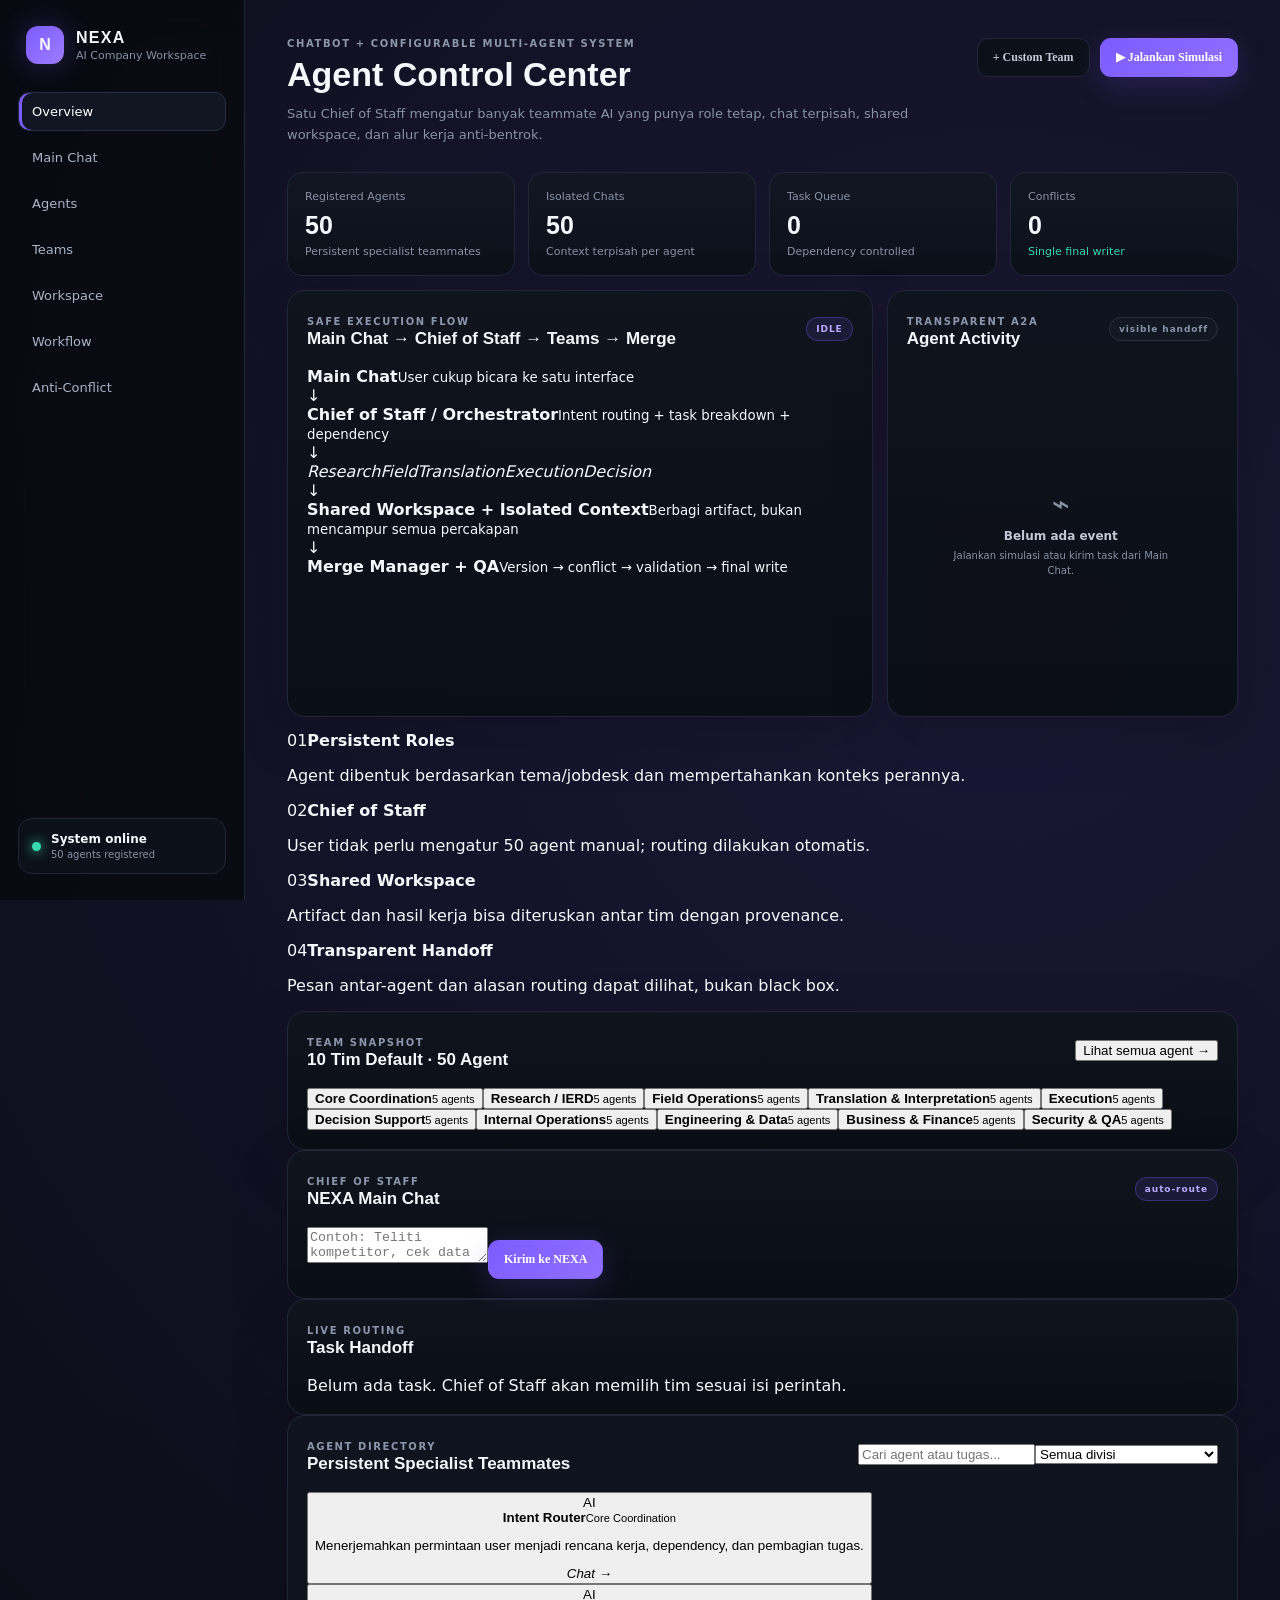
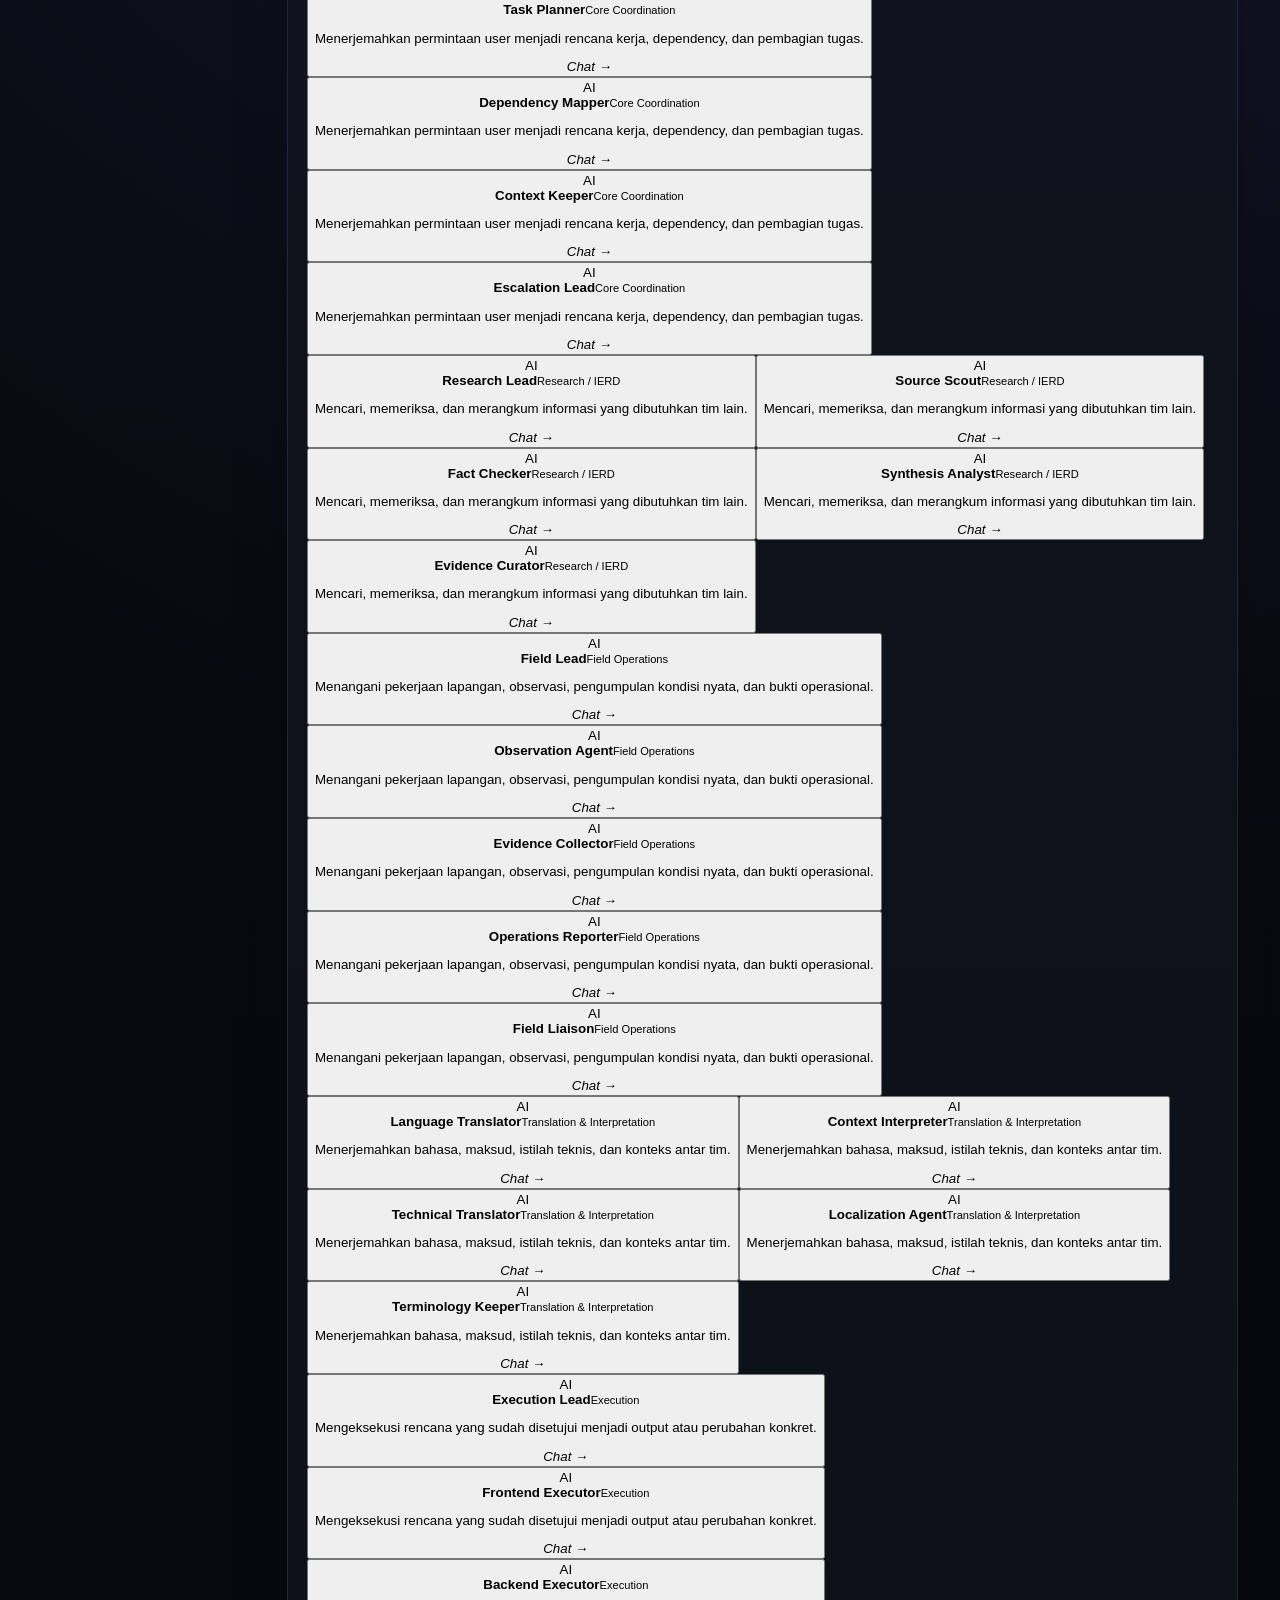
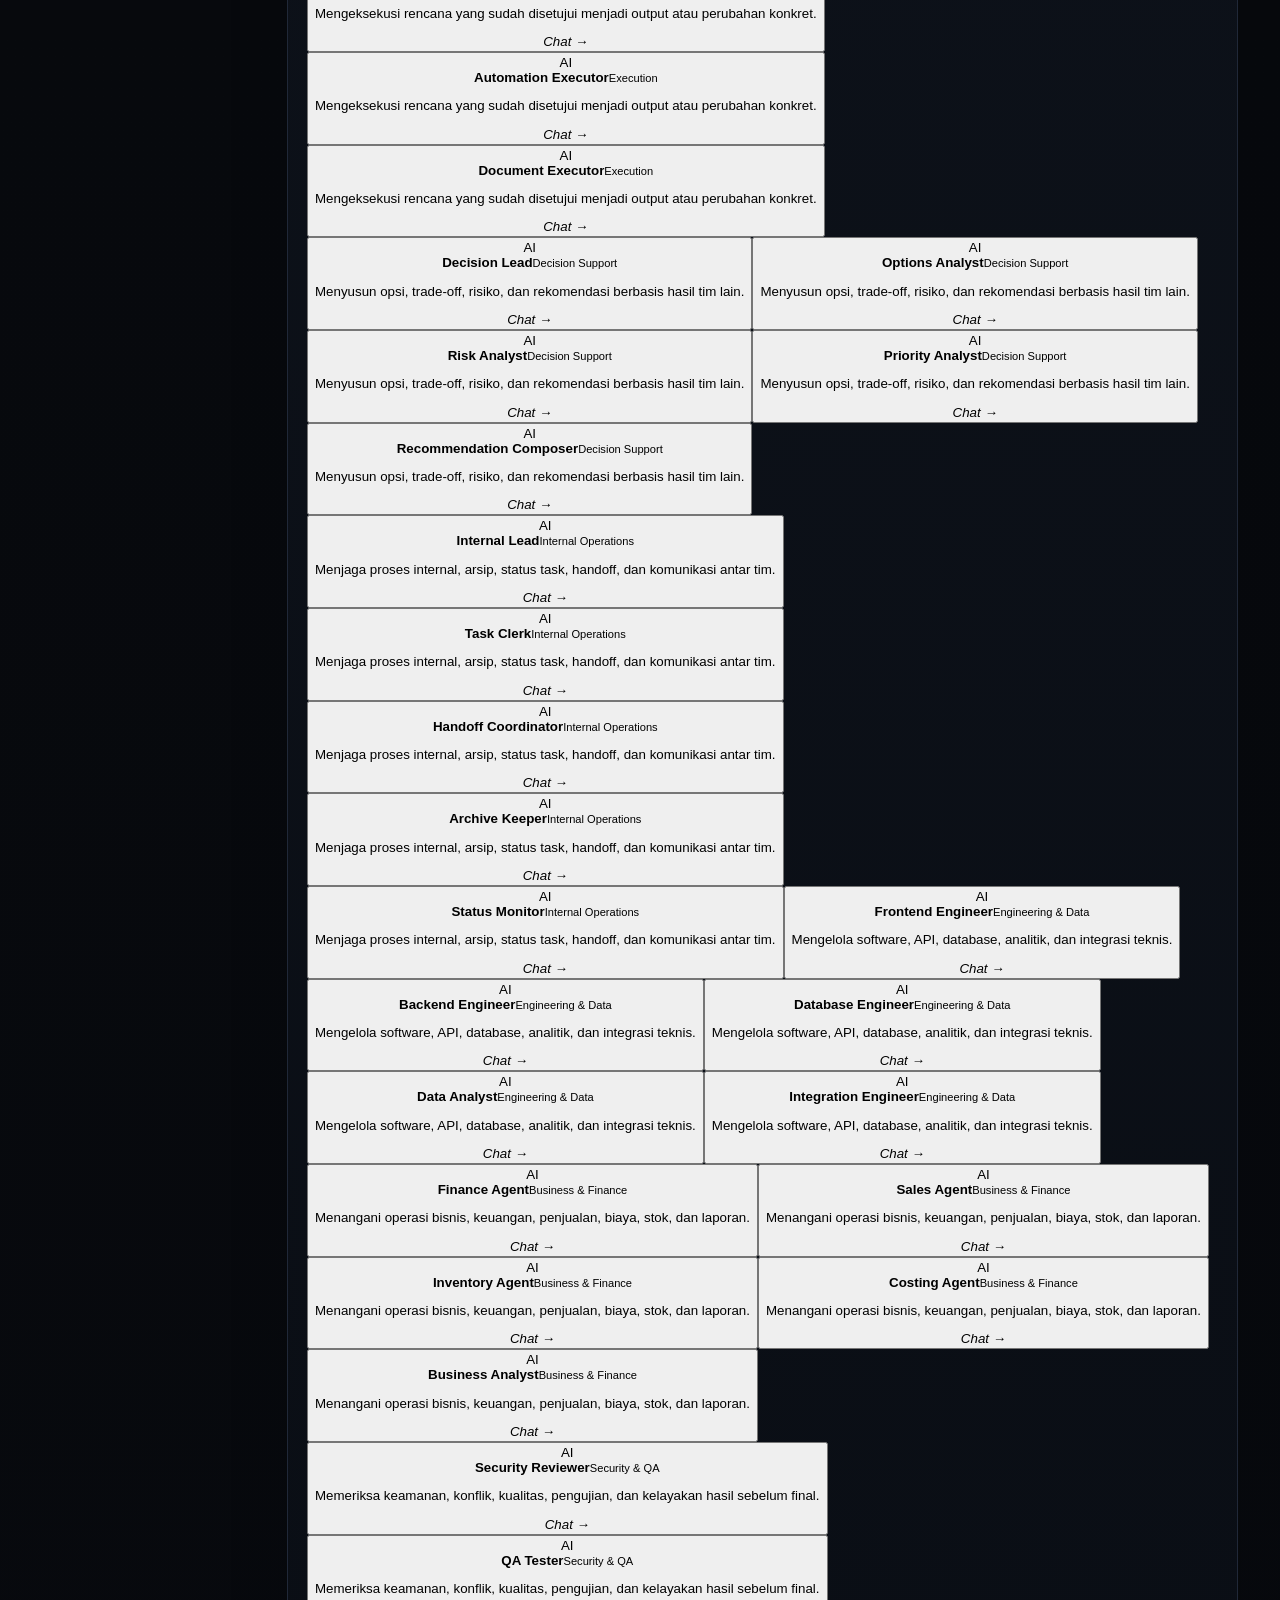
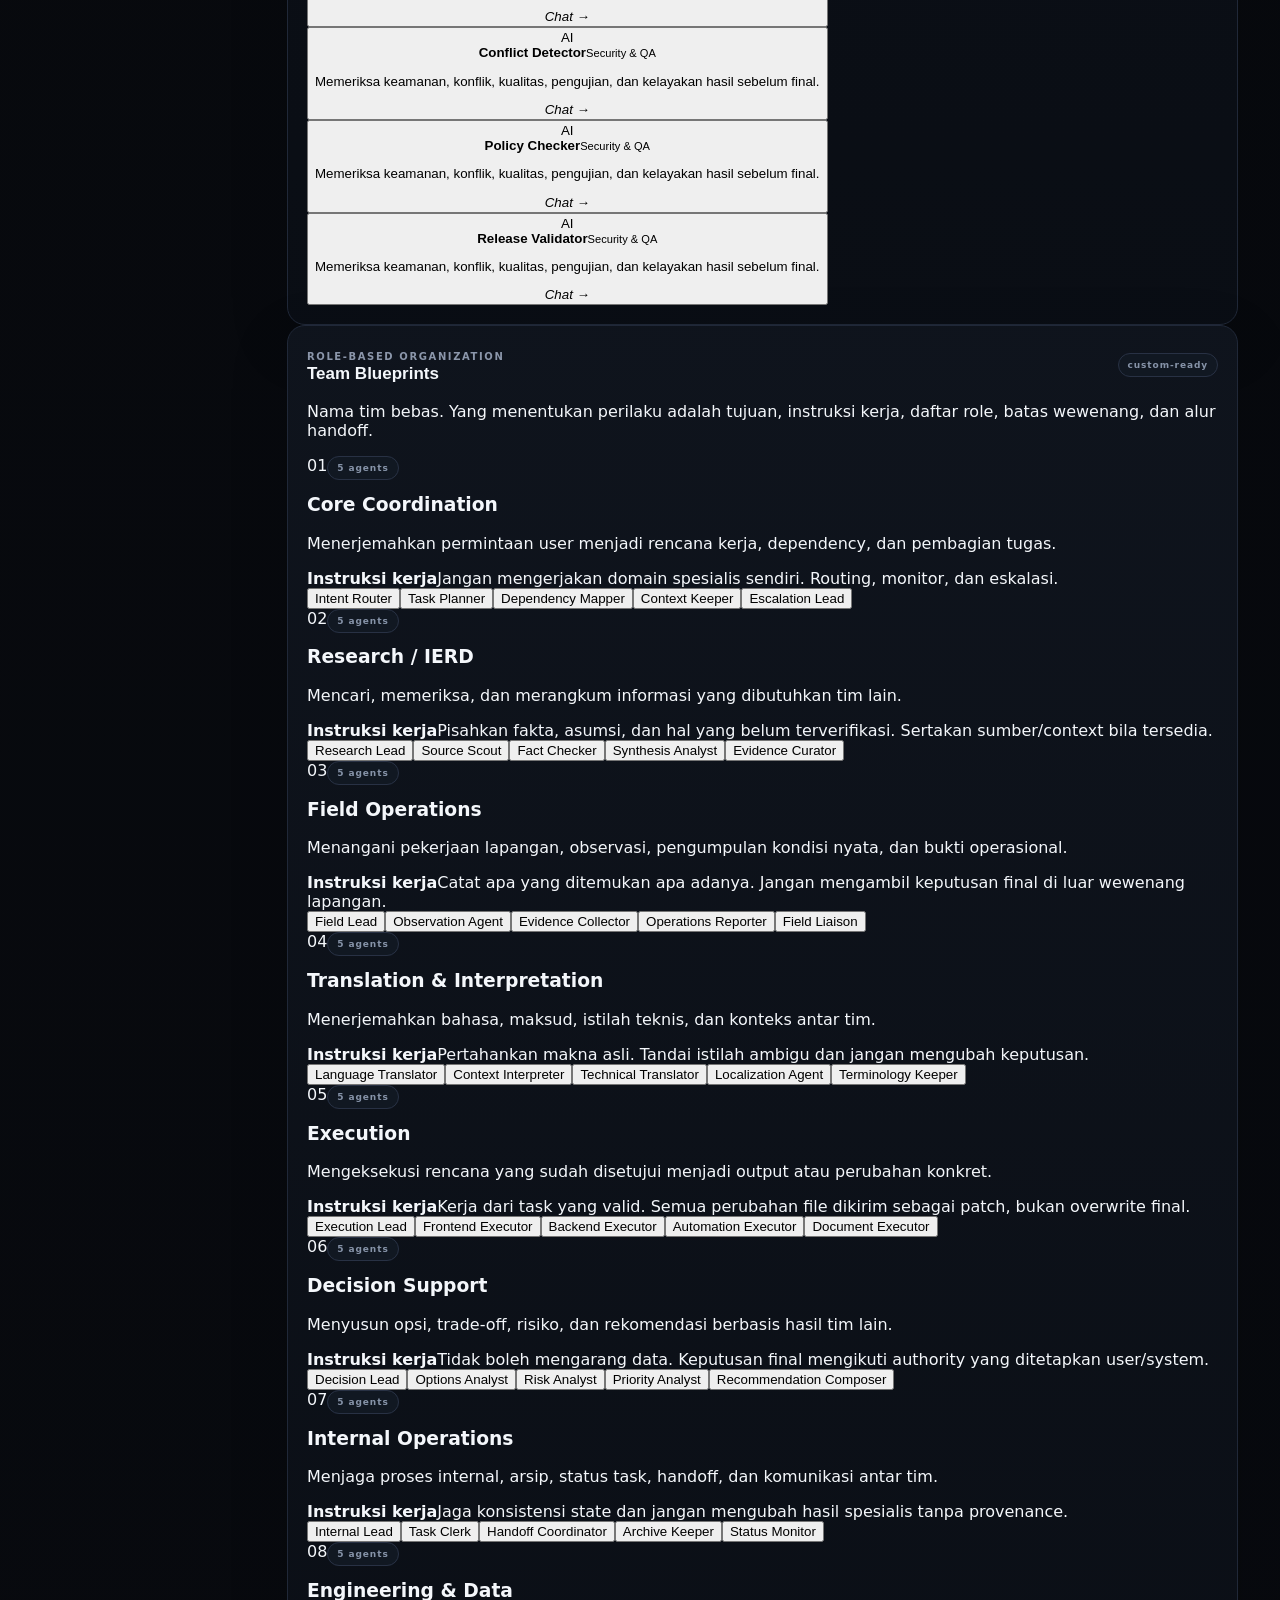
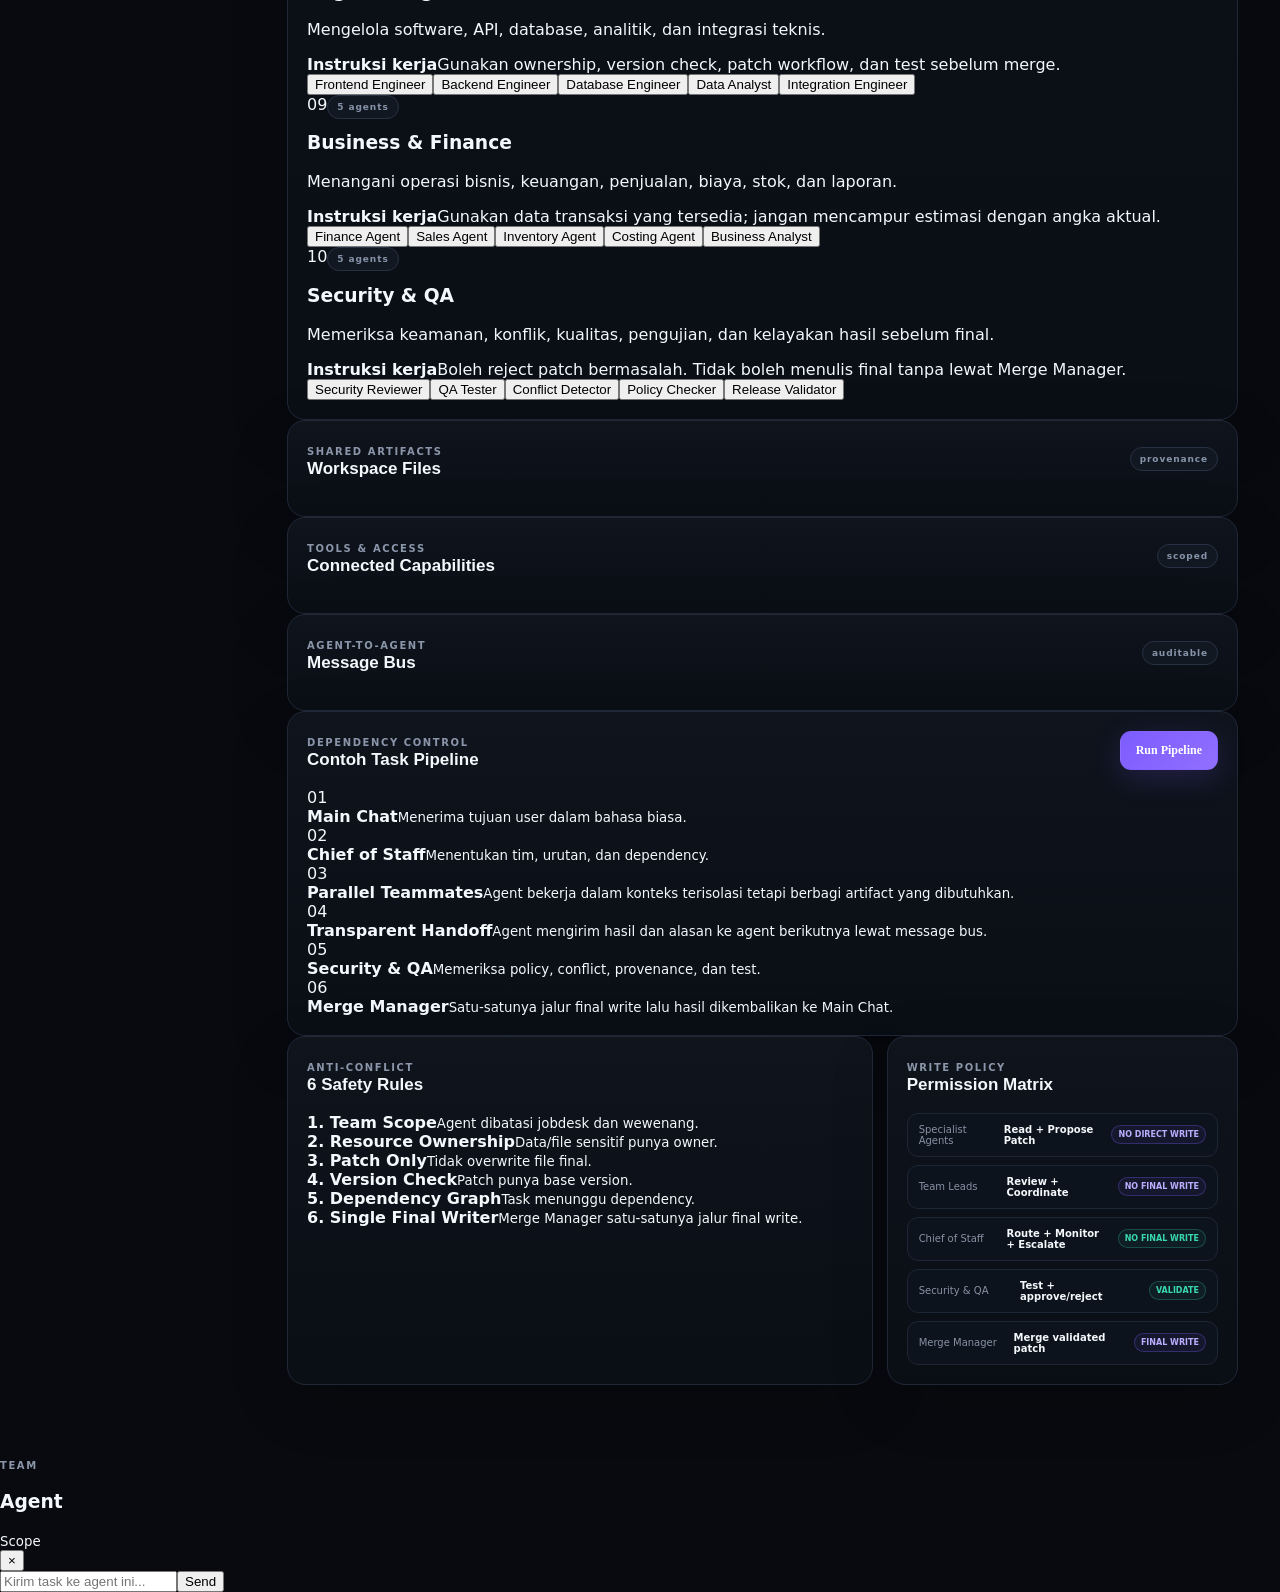
==== commit 8ab7c798: "feat: add chief-of-staff chat and shared workspace to NEXA" ====
--- a/index.html
+++ b/index.html
@@ -3,7 +3,7 @@
 <head>
   <meta charset="utf-8" />
   <meta name="viewport" content="width=device-width, initial-scale=1" />
-  <meta name="description" content="NEXA Agents — configurable AI Workspace dengan 50 specialist agents, division-based orchestration, isolated chat, patch workflow, dan single-writer merge." />
+  <meta name="description" content="NEXA Agents — configurable AI Workspace dengan 50 specialist agents, Chief of Staff, transparent handoff, shared workspace, isolated chat, patch workflow, dan single-writer merge." />
   <title>NEXA Agents — Configurable 50-Agent AI Workspace</title>
   <link rel="preconnect" href="https://fonts.googleapis.com" />
   <link rel="preconnect" href="https://fonts.gstatic.com" crossorigin />
@@ -13,11 +13,13 @@
 <body>
   <div class="shell">
     <aside class="sidebar">
-      <div class="brand"><span class="brand-mark">N</span><div><strong>NEXA</strong><small>Role-based AI Workspace</small></div></div>
+      <div class="brand"><span class="brand-mark">N</span><div><strong>NEXA</strong><small>AI Company Workspace</small></div></div>
       <nav>
         <button class="nav-item active" data-page="overview">Overview</button>
+        <button class="nav-item" data-page="mainchat">Main Chat</button>
         <button class="nav-item" data-page="agents">Agents</button>
-        <button class="nav-item" data-page="divisions">Divisions</button>
+        <button class="nav-item" data-page="divisions">Teams</button>
+        <button class="nav-item" data-page="workspace">Workspace</button>
         <button class="nav-item" data-page="workflow">Workflow</button>
         <button class="nav-item" data-page="ownership">Anti-Conflict</button>
       </nav>
@@ -29,7 +31,7 @@
         <div>
           <div class="eyebrow">CHATBOT + CONFIGURABLE MULTI-AGENT SYSTEM</div>
           <h1 id="pageTitle">Agent Control Center</h1>
-          <p id="pageSubtitle">Role-based AI organization: tiap tim punya tujuan, instruksi, agent, dan batas wewenang.</p>
+          <p id="pageSubtitle">Satu Chief of Staff mengatur banyak teammate AI yang punya role tetap, chat terpisah, shared workspace, dan alur kerja anti-bentrok.</p>
         </div>
         <div class="actions">
           <button id="addDivisionBtn" class="btn ghost">+ Custom Team</button>
@@ -39,7 +41,7 @@
 
       <section class="page active" data-page-content="overview">
         <section class="metrics">
-          <article><span>Registered Agents</span><strong id="metricAgents">50</strong><small>Role-based specialists</small></article>
+          <article><span>Registered Agents</span><strong id="metricAgents">50</strong><small>Persistent specialist teammates</small></article>
           <article><span>Isolated Chats</span><strong id="metricChats">50</strong><small>Context terpisah per agent</small></article>
           <article><span>Task Queue</span><strong id="metricQueue">0</strong><small>Dependency controlled</small></article>
           <article><span>Conflicts</span><strong id="metricConflicts">0</strong><small class="success">Single final writer</small></article>
@@ -47,24 +49,31 @@
 
         <section class="grid-two">
           <article class="panel workflow-panel">
-            <div class="panel-head"><div><span class="eyebrow">SAFE EXECUTION FLOW</span><h2>Main Chat → Orchestrator → Teams → Merge</h2></div><span id="workflowState" class="pill">IDLE</span></div>
+            <div class="panel-head"><div><span class="eyebrow">SAFE EXECUTION FLOW</span><h2>Main Chat → Chief of Staff → Teams → Merge</h2></div><span id="workflowState" class="pill">IDLE</span></div>
             <div class="safe-flow">
-              <div class="flow-node primary-node"><b>Main Chatbot</b><small>Menerima bahasa natural user</small></div>
+              <div class="flow-node primary-node"><b>Main Chat</b><small>User cukup bicara ke satu interface</small></div>
               <span>↓</span>
-              <div class="flow-node"><b>Core Coordination</b><small>Intent routing + task breakdown + dependency</small></div>
+              <div class="flow-node"><b>Chief of Staff / Orchestrator</b><small>Intent routing + task breakdown + dependency</small></div>
               <span>↓</span>
-              <div class="division-strip"><i>Research / IERD</i><i>Field</i><i>Translation</i><i>Execution</i><i>Decision</i></div>
+              <div class="division-strip"><i>Research</i><i>Field</i><i>Translation</i><i>Execution</i><i>Decision</i></div>
               <span>↓</span>
-              <div class="flow-node"><b>Patch Workspace</b><small>Agent mengirim hasil/patch, bukan overwrite final</small></div>
+              <div class="flow-node"><b>Shared Workspace + Isolated Context</b><small>Berbagi artifact, bukan mencampur semua percakapan</small></div>
               <span>↓</span>
               <div class="flow-node merge-node"><b>Merge Manager + QA</b><small>Version → conflict → validation → final write</small></div>
             </div>
           </article>
 
           <article class="panel event-panel">
-            <div class="panel-head"><div><span class="eyebrow">EVENT BUS</span><h2>Activity Stream</h2></div><span class="pill neutral">single-writer</span></div>
-            <div id="eventLog" class="event-log"><div class="empty-state"><span>⌁</span><strong>Belum ada event</strong><small>Jalankan simulasi untuk melihat beberapa tim bekerja tanpa overwrite.</small></div></div>
+            <div class="panel-head"><div><span class="eyebrow">TRANSPARENT A2A</span><h2>Agent Activity</h2></div><span class="pill neutral">visible handoff</span></div>
+            <div id="eventLog" class="event-log"><div class="empty-state"><span>⌁</span><strong>Belum ada event</strong><small>Jalankan simulasi atau kirim task dari Main Chat.</small></div></div>
           </article>
+        </section>
+
+        <section class="feature-grid">
+          <article class="feature-card"><span>01</span><b>Persistent Roles</b><p>Agent dibentuk berdasarkan tema/jobdesk dan mempertahankan konteks perannya.</p></article>
+          <article class="feature-card"><span>02</span><b>Chief of Staff</b><p>User tidak perlu mengatur 50 agent manual; routing dilakukan otomatis.</p></article>
+          <article class="feature-card"><span>03</span><b>Shared Workspace</b><p>Artifact dan hasil kerja bisa diteruskan antar tim dengan provenance.</p></article>
+          <article class="feature-card"><span>04</span><b>Transparent Handoff</b><p>Pesan antar-agent dan alasan routing dapat dilihat, bukan black box.</p></article>
         </section>
 
         <section class="panel">
@@ -73,9 +82,23 @@
         </section>
       </section>
 
+      <section class="page" data-page-content="mainchat">
+        <section class="main-chat-layout">
+          <article class="panel chief-panel">
+            <div class="panel-head"><div><span class="eyebrow">CHIEF OF STAFF</span><h2>NEXA Main Chat</h2></div><span class="pill">auto-route</span></div>
+            <div id="mainChatMessages" class="main-chat-messages"></div>
+            <form id="mainChatForm" class="main-chat-form"><textarea id="mainChatInput" placeholder="Contoh: Teliti kompetitor, cek data lapangan, buat ringkasan Indonesia, lalu siapkan dashboard dan rekomendasi."></textarea><button class="btn primary">Kirim ke NEXA</button></form>
+          </article>
+          <aside class="panel routing-panel">
+            <div class="panel-head"><div><span class="eyebrow">LIVE ROUTING</span><h2>Task Handoff</h2></div></div>
+            <div id="routingPreview" class="routing-preview"><div class="empty-route">Belum ada task. Chief of Staff akan memilih tim sesuai isi perintah.</div></div>
+          </aside>
+        </section>
+      </section>
+
       <section class="page" data-page-content="agents">
         <section class="panel">
-          <div class="panel-head stack-mobile"><div><span class="eyebrow">AGENT DIRECTORY</span><h2>Isolated Specialist Chats</h2></div><div class="filters"><input id="agentSearch" class="search" placeholder="Cari agent atau tugas..."/><select id="divisionFilter" class="select"><option value="all">Semua tim</option></select></div></div>
+          <div class="panel-head stack-mobile"><div><span class="eyebrow">AGENT DIRECTORY</span><h2>Persistent Specialist Teammates</h2></div><div class="filters"><input id="agentSearch" class="search" placeholder="Cari agent atau tugas..."/><select id="divisionFilter" class="select"><option value="all">Semua tim</option></select></div></div>
           <div id="agentGrid" class="agent-directory"></div>
         </section>
       </section>
@@ -83,8 +106,16 @@
       <section class="page" data-page-content="divisions">
         <section class="panel">
           <div class="panel-head"><div><span class="eyebrow">ROLE-BASED ORGANIZATION</span><h2>Team Blueprints</h2></div><span class="pill neutral">custom-ready</span></div>
-          <p class="helper">Nama tim bebas. Yang menentukan perilaku adalah tujuan, instruksi kerja, daftar role, batas wewenang, dan alur handoff. Agent boleh berbagi hasil lewat orchestrator tetapi final write tetap satu pintu.</p>
+          <p class="helper">Nama tim bebas. Yang menentukan perilaku adalah tujuan, instruksi kerja, daftar role, batas wewenang, dan alur handoff.</p>
           <div id="divisionGrid" class="division-grid"></div>
+        </section>
+      </section>
+
+      <section class="page" data-page-content="workspace">
+        <section class="workspace-grid">
+          <article class="panel"><div class="panel-head"><div><span class="eyebrow">SHARED ARTIFACTS</span><h2>Workspace Files</h2></div><span class="pill neutral">provenance</span></div><div id="workspaceFiles" class="workspace-list"></div></article>
+          <article class="panel"><div class="panel-head"><div><span class="eyebrow">TOOLS & ACCESS</span><h2>Connected Capabilities</h2></div><span class="pill neutral">scoped</span></div><div id="toolRegistry" class="tool-list"></div></article>
+          <article class="panel a2a-panel"><div class="panel-head"><div><span class="eyebrow">AGENT-TO-AGENT</span><h2>Message Bus</h2></div><span class="pill neutral">auditable</span></div><div id="a2aMessages" class="a2a-list"></div></article>
         </section>
       </section>
 
@@ -92,11 +123,11 @@
         <section class="panel">
           <div class="panel-head"><div><span class="eyebrow">DEPENDENCY CONTROL</span><h2>Contoh Task Pipeline</h2></div><button id="runWorkflowBtn" class="btn primary small">Run Pipeline</button></div>
           <div class="pipeline">
-            <div class="pipeline-step" data-step="0"><span>01</span><div><b>Main Chatbot</b><small>Menerima tujuan user dalam bahasa biasa.</small></div></div>
-            <div class="pipeline-step" data-step="1"><span>02</span><div><b>Core Coordination</b><small>Menentukan tim mana yang relevan dan membuat dependency graph.</small></div></div>
-            <div class="pipeline-step" data-step="2"><span>03</span><div><b>Parallel Teams</b><small>Riset, lapangan, penerjemah, engineer, bisnis, atau tim custom bekerja sesuai scope.</small></div></div>
-            <div class="pipeline-step" data-step="3"><span>04</span><div><b>Decision / Review</b><small>Menyusun opsi, trade-off, dan memeriksa kelengkapan.</small></div></div>
-            <div class="pipeline-step" data-step="4"><span>05</span><div><b>Security & QA</b><small>Memeriksa policy, conflict, dan test.</small></div></div>
+            <div class="pipeline-step" data-step="0"><span>01</span><div><b>Main Chat</b><small>Menerima tujuan user dalam bahasa biasa.</small></div></div>
+            <div class="pipeline-step" data-step="1"><span>02</span><div><b>Chief of Staff</b><small>Menentukan tim, urutan, dan dependency.</small></div></div>
+            <div class="pipeline-step" data-step="2"><span>03</span><div><b>Parallel Teammates</b><small>Agent bekerja dalam konteks terisolasi tetapi berbagi artifact yang dibutuhkan.</small></div></div>
+            <div class="pipeline-step" data-step="3"><span>04</span><div><b>Transparent Handoff</b><small>Agent mengirim hasil dan alasan ke agent berikutnya lewat message bus.</small></div></div>
+            <div class="pipeline-step" data-step="4"><span>05</span><div><b>Security & QA</b><small>Memeriksa policy, conflict, provenance, dan test.</small></div></div>
             <div class="pipeline-step" data-step="5"><span>06</span><div><b>Merge Manager</b><small>Satu-satunya jalur final write lalu hasil dikembalikan ke Main Chat.</small></div></div>
           </div>
         </section>
@@ -105,7 +136,7 @@
       <section class="page" data-page-content="ownership">
         <section class="grid-two equal">
           <article class="panel"><div class="panel-head"><div><span class="eyebrow">ANTI-CONFLICT</span><h2>6 Safety Rules</h2></div></div><div class="rules"><div><b>1. Team Scope</b><small>Agent dibatasi jobdesk dan wewenang.</small></div><div><b>2. Resource Ownership</b><small>Data/file sensitif punya owner.</small></div><div><b>3. Patch Only</b><small>Tidak overwrite file final.</small></div><div><b>4. Version Check</b><small>Patch punya base version.</small></div><div><b>5. Dependency Graph</b><small>Task menunggu dependency.</small></div><div><b>6. Single Final Writer</b><small>Merge Manager satu-satunya jalur final write.</small></div></div></article>
-          <article class="panel"><div class="panel-head"><div><span class="eyebrow">WRITE POLICY</span><h2>Permission Matrix</h2></div></div><div class="ownership-list"><div><span>Specialist Agents</span><strong>Read + Propose Patch</strong><i>NO DIRECT WRITE</i></div><div><span>Team Leads</span><strong>Review + Coordinate</strong><i>NO FINAL WRITE</i></div><div><span>Decision Support</span><strong>Options + Risk</strong><i class="read">ADVISORY</i></div><div><span>Security & QA</span><strong>Test + approve/reject</strong><i class="read">VALIDATE</i></div><div><span>Merge Manager</span><strong>Merge validated patch</strong><i>FINAL WRITE</i></div></div></article>
+          <article class="panel"><div class="panel-head"><div><span class="eyebrow">WRITE POLICY</span><h2>Permission Matrix</h2></div></div><div class="ownership-list"><div><span>Specialist Agents</span><strong>Read + Propose Patch</strong><i>NO DIRECT WRITE</i></div><div><span>Team Leads</span><strong>Review + Coordinate</strong><i>NO FINAL WRITE</i></div><div><span>Chief of Staff</span><strong>Route + Monitor + Escalate</strong><i class="read">NO FINAL WRITE</i></div><div><span>Security & QA</span><strong>Test + approve/reject</strong><i class="read">VALIDATE</i></div><div><span>Merge Manager</span><strong>Merge validated patch</strong><i>FINAL WRITE</i></div></div></article>
         </section>
       </section>
     </main>
@@ -132,4 +163,4 @@
 
   <script src="./app.js"></script>
 </body>
-</html>
+</html>
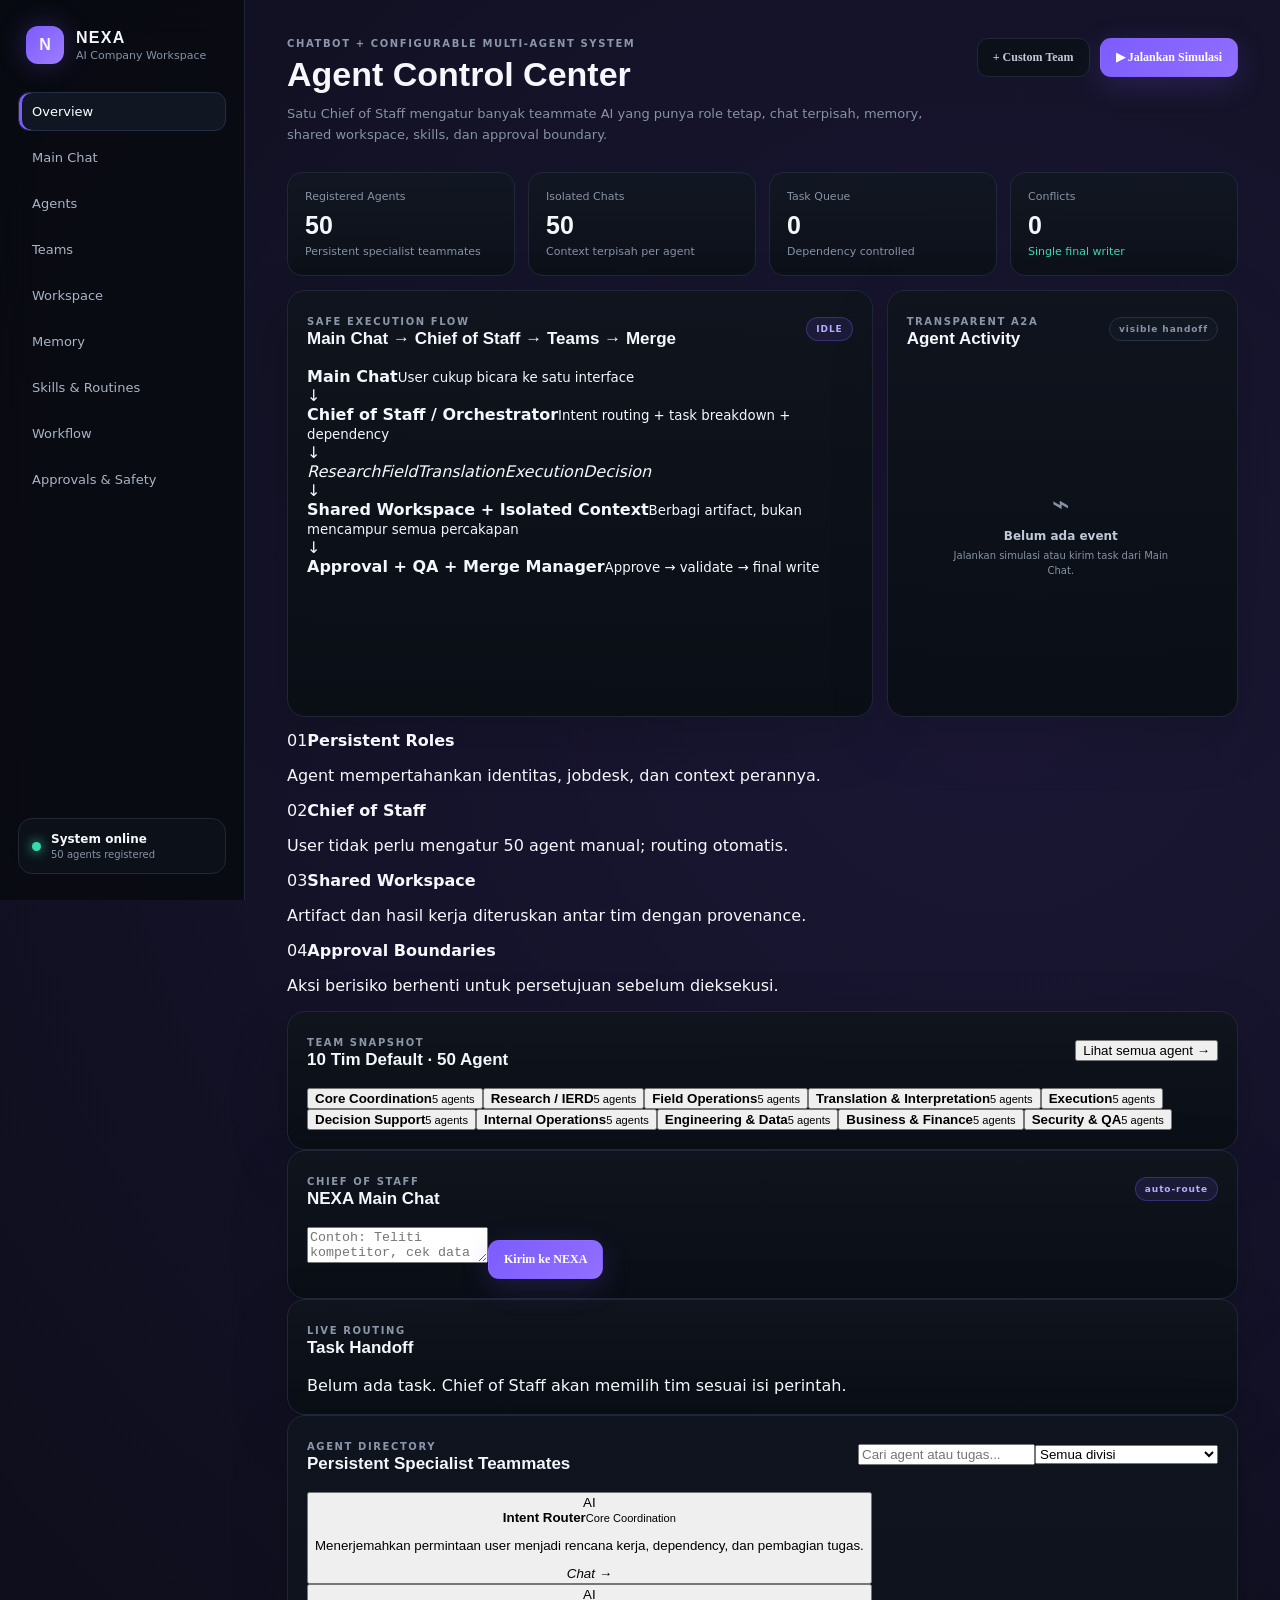
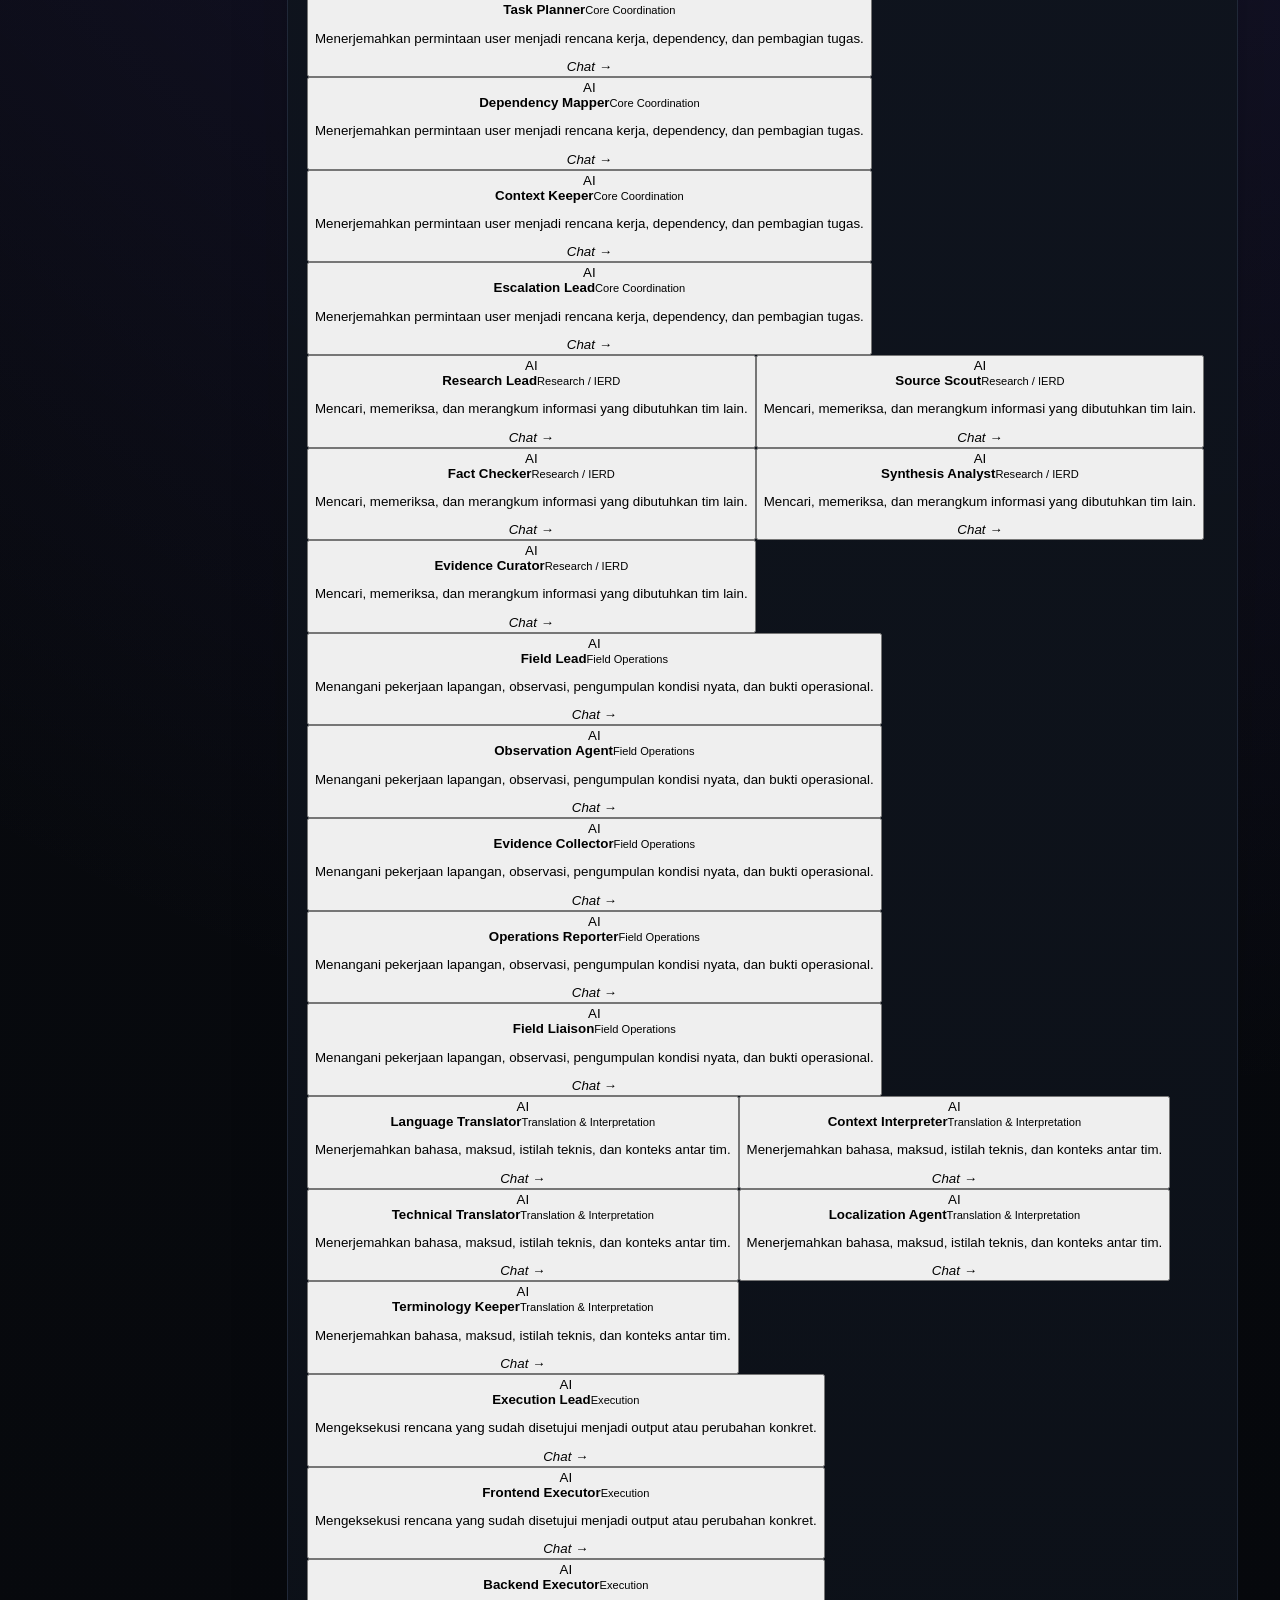
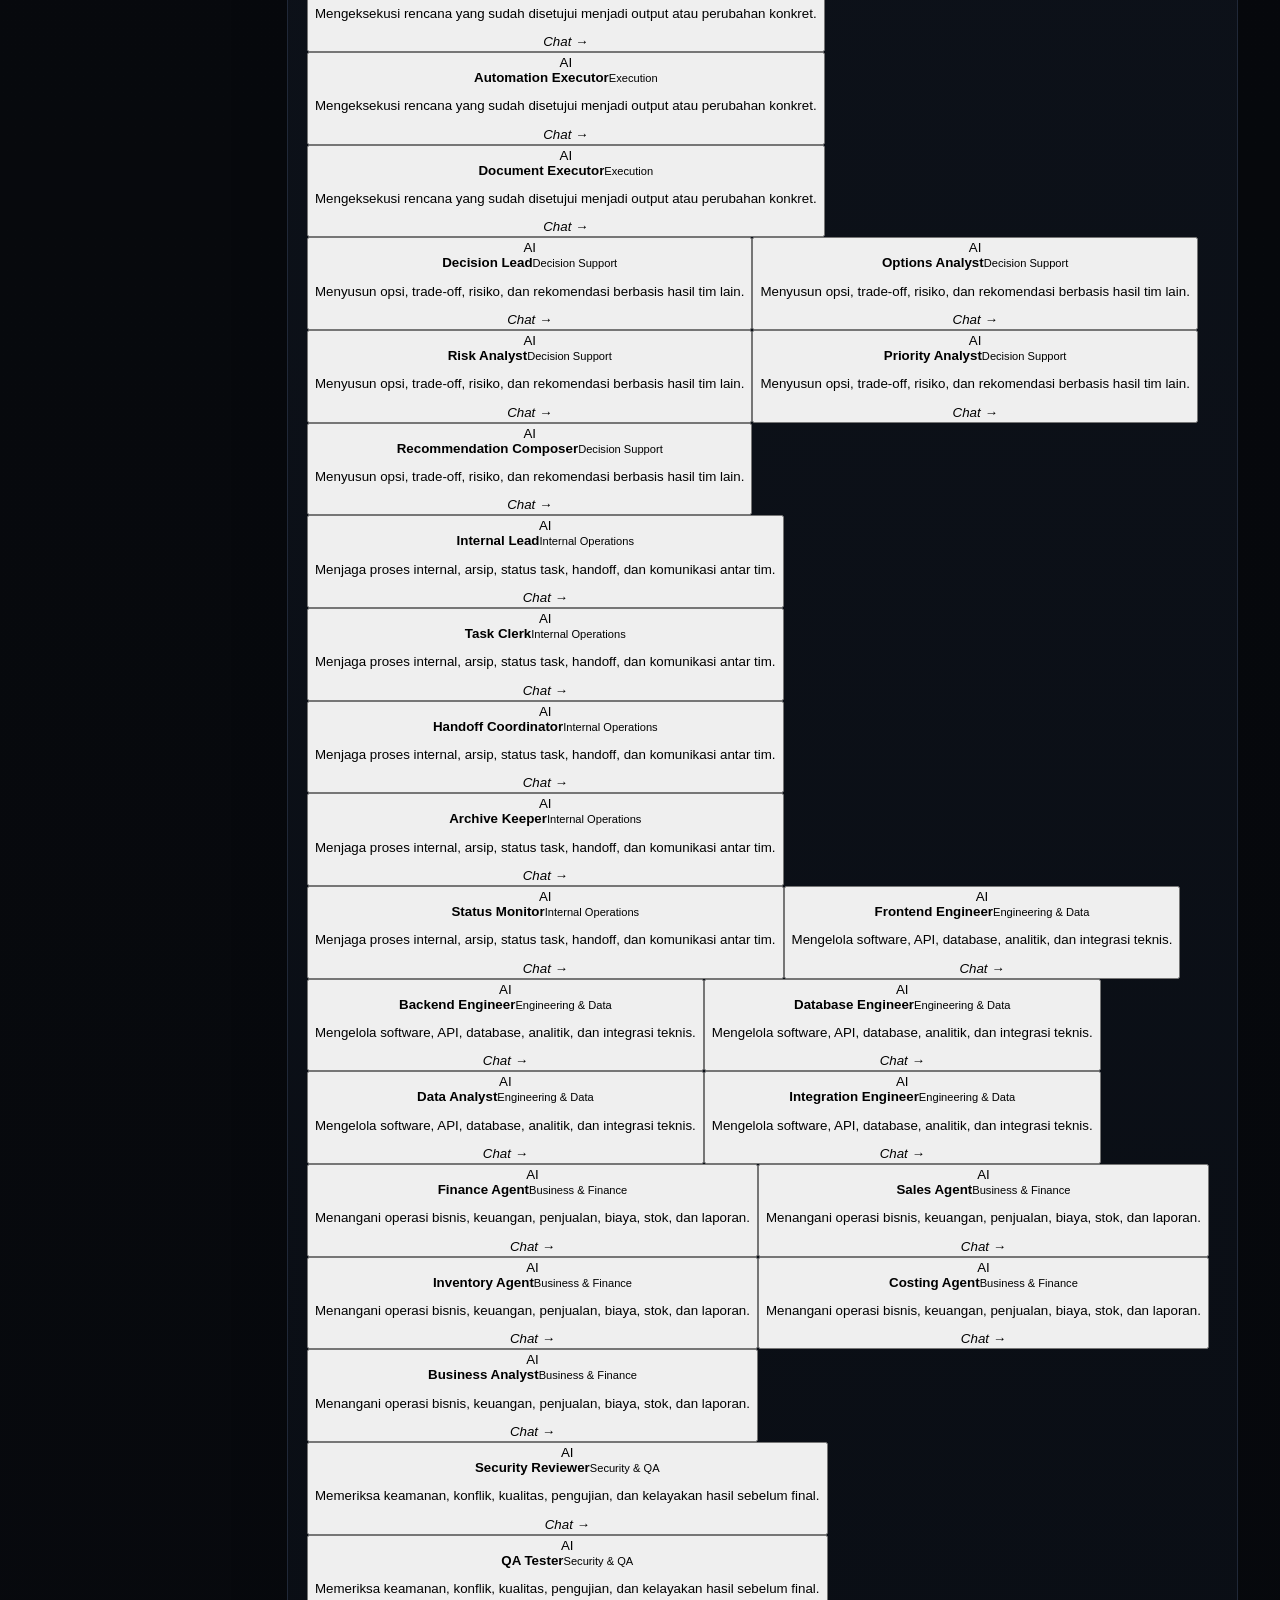
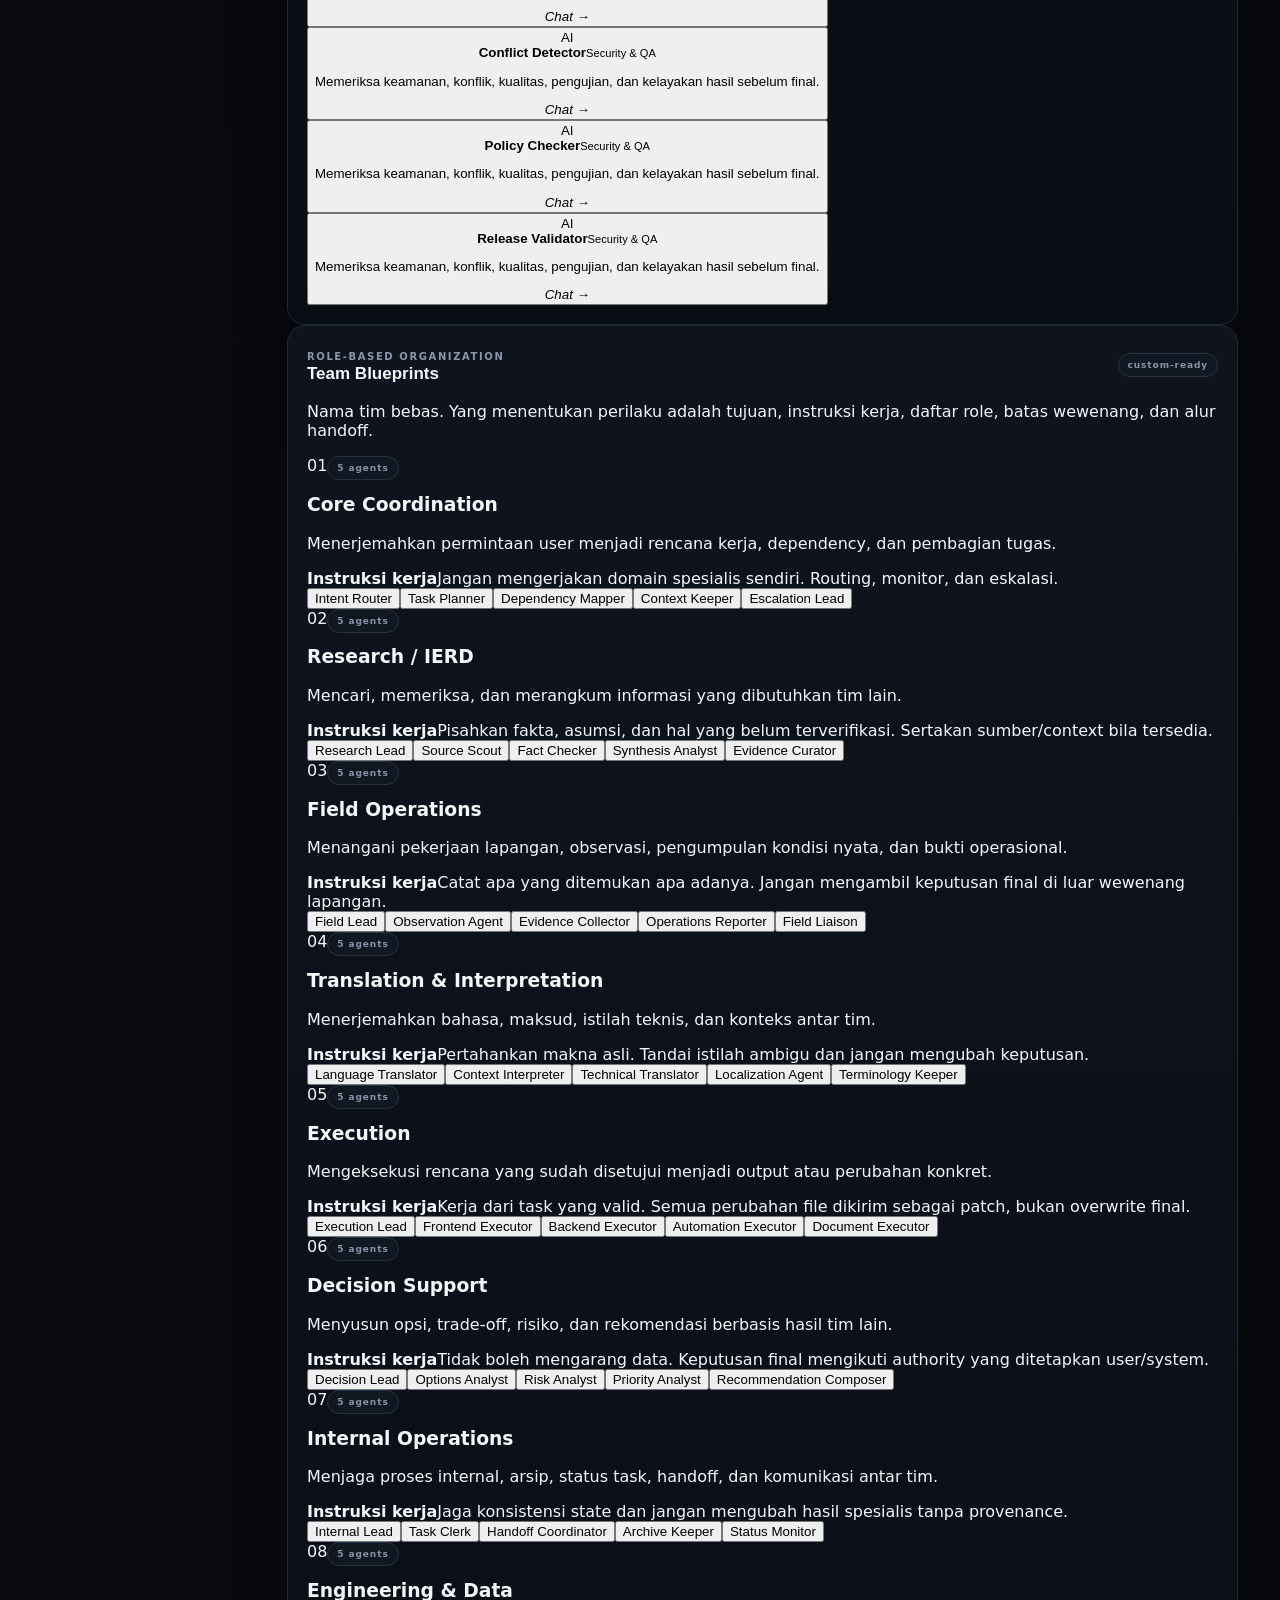
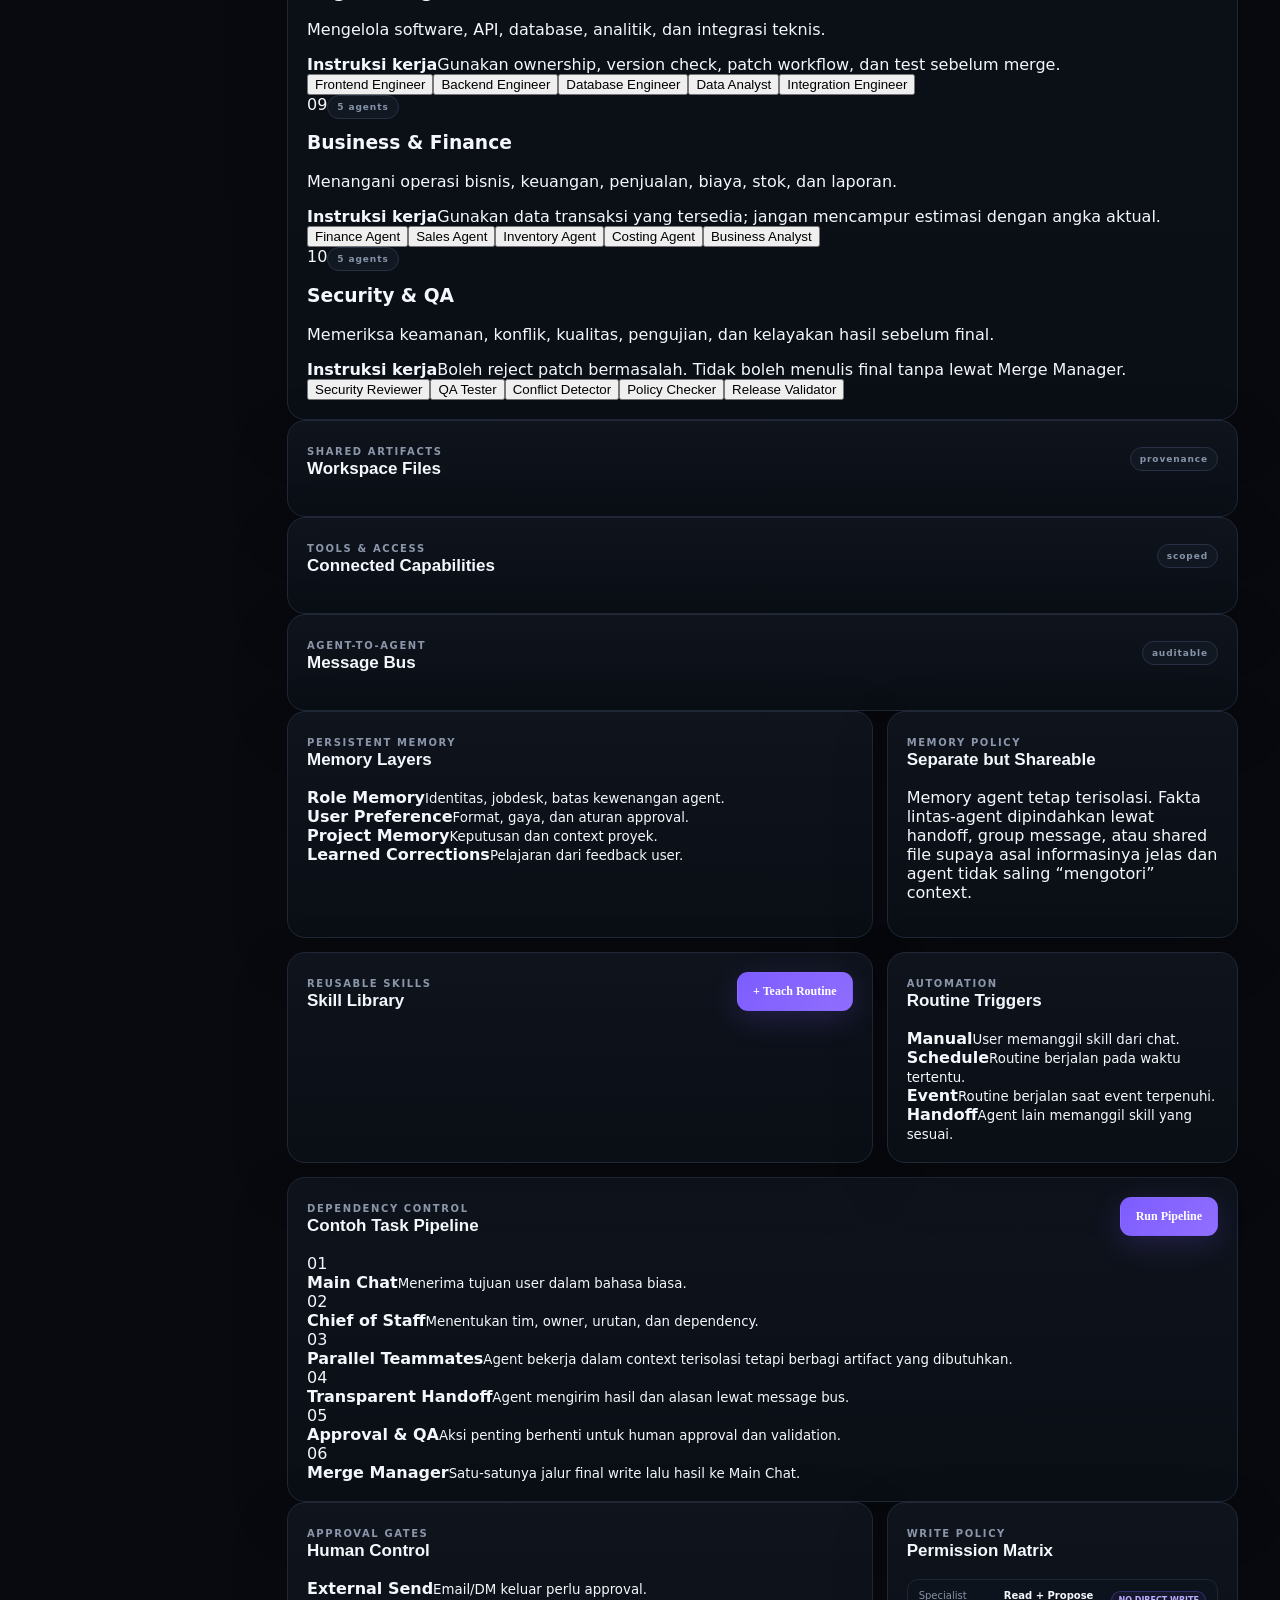
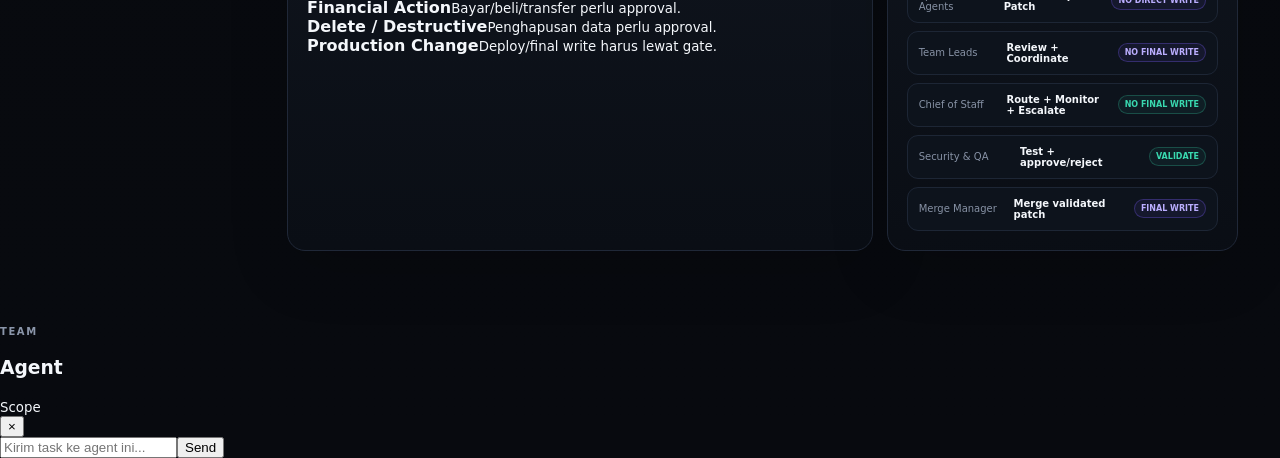
==== commit b7ffa945: "Add persistent memory, reusable routines and approval controls to NEXA" ====
--- a/index.html
+++ b/index.html
@@ -3,8 +3,8 @@
 <head>
   <meta charset="utf-8" />
   <meta name="viewport" content="width=device-width, initial-scale=1" />
-  <meta name="description" content="NEXA Agents — configurable AI Workspace dengan 50 specialist agents, Chief of Staff, transparent handoff, shared workspace, isolated chat, patch workflow, dan single-writer merge." />
-  <title>NEXA Agents — Configurable 50-Agent AI Workspace</title>
+  <meta name="description" content="NEXA Agents — configurable AI Workspace dengan specialist agents, Chief of Staff, transparent handoff, shared workspace, persistent memory, skills, approvals, isolated chat, dan single-writer merge." />
+  <title>NEXA Agents — Configurable Multi-Agent AI Workspace</title>
   <link rel="preconnect" href="https://fonts.googleapis.com" />
   <link rel="preconnect" href="https://fonts.gstatic.com" crossorigin />
   <link href="https://fonts.googleapis.com/css2?family=Inter:wght@400;500;600;700&family=Space+Grotesk:wght@500;600;700&display=swap" rel="stylesheet" />
@@ -20,8 +20,10 @@
         <button class="nav-item" data-page="agents">Agents</button>
         <button class="nav-item" data-page="divisions">Teams</button>
         <button class="nav-item" data-page="workspace">Workspace</button>
+        <button class="nav-item" data-page="memory">Memory</button>
+        <button class="nav-item" data-page="routines">Skills & Routines</button>
         <button class="nav-item" data-page="workflow">Workflow</button>
-        <button class="nav-item" data-page="ownership">Anti-Conflict</button>
+        <button class="nav-item" data-page="ownership">Approvals & Safety</button>
       </nav>
       <div class="sidebar-note"><span class="dot"></span><div><strong>System online</strong><small><span id="registeredCount">50</span> agents registered</small></div></div>
     </aside>
@@ -31,7 +33,7 @@
         <div>
           <div class="eyebrow">CHATBOT + CONFIGURABLE MULTI-AGENT SYSTEM</div>
           <h1 id="pageTitle">Agent Control Center</h1>
-          <p id="pageSubtitle">Satu Chief of Staff mengatur banyak teammate AI yang punya role tetap, chat terpisah, shared workspace, dan alur kerja anti-bentrok.</p>
+          <p id="pageSubtitle">Satu Chief of Staff mengatur banyak teammate AI yang punya role tetap, chat terpisah, memory, shared workspace, skills, dan approval boundary.</p>
         </div>
         <div class="actions">
           <button id="addDivisionBtn" class="btn ghost">+ Custom Team</button>
@@ -51,15 +53,11 @@
           <article class="panel workflow-panel">
             <div class="panel-head"><div><span class="eyebrow">SAFE EXECUTION FLOW</span><h2>Main Chat → Chief of Staff → Teams → Merge</h2></div><span id="workflowState" class="pill">IDLE</span></div>
             <div class="safe-flow">
-              <div class="flow-node primary-node"><b>Main Chat</b><small>User cukup bicara ke satu interface</small></div>
-              <span>↓</span>
-              <div class="flow-node"><b>Chief of Staff / Orchestrator</b><small>Intent routing + task breakdown + dependency</small></div>
-              <span>↓</span>
-              <div class="division-strip"><i>Research</i><i>Field</i><i>Translation</i><i>Execution</i><i>Decision</i></div>
-              <span>↓</span>
-              <div class="flow-node"><b>Shared Workspace + Isolated Context</b><small>Berbagi artifact, bukan mencampur semua percakapan</small></div>
-              <span>↓</span>
-              <div class="flow-node merge-node"><b>Merge Manager + QA</b><small>Version → conflict → validation → final write</small></div>
+              <div class="flow-node primary-node"><b>Main Chat</b><small>User cukup bicara ke satu interface</small></div><span>↓</span>
+              <div class="flow-node"><b>Chief of Staff / Orchestrator</b><small>Intent routing + task breakdown + dependency</small></div><span>↓</span>
+              <div class="division-strip"><i>Research</i><i>Field</i><i>Translation</i><i>Execution</i><i>Decision</i></div><span>↓</span>
+              <div class="flow-node"><b>Shared Workspace + Isolated Context</b><small>Berbagi artifact, bukan mencampur semua percakapan</small></div><span>↓</span>
+              <div class="flow-node merge-node"><b>Approval + QA + Merge Manager</b><small>Approve → validate → final write</small></div>
             </div>
           </article>
 
@@ -70,46 +68,25 @@
         </section>
 
         <section class="feature-grid">
-          <article class="feature-card"><span>01</span><b>Persistent Roles</b><p>Agent dibentuk berdasarkan tema/jobdesk dan mempertahankan konteks perannya.</p></article>
-          <article class="feature-card"><span>02</span><b>Chief of Staff</b><p>User tidak perlu mengatur 50 agent manual; routing dilakukan otomatis.</p></article>
-          <article class="feature-card"><span>03</span><b>Shared Workspace</b><p>Artifact dan hasil kerja bisa diteruskan antar tim dengan provenance.</p></article>
-          <article class="feature-card"><span>04</span><b>Transparent Handoff</b><p>Pesan antar-agent dan alasan routing dapat dilihat, bukan black box.</p></article>
+          <article class="feature-card"><span>01</span><b>Persistent Roles</b><p>Agent mempertahankan identitas, jobdesk, dan context perannya.</p></article>
+          <article class="feature-card"><span>02</span><b>Chief of Staff</b><p>User tidak perlu mengatur 50 agent manual; routing otomatis.</p></article>
+          <article class="feature-card"><span>03</span><b>Shared Workspace</b><p>Artifact dan hasil kerja diteruskan antar tim dengan provenance.</p></article>
+          <article class="feature-card"><span>04</span><b>Approval Boundaries</b><p>Aksi berisiko berhenti untuk persetujuan sebelum dieksekusi.</p></article>
         </section>
 
-        <section class="panel">
-          <div class="panel-head"><div><span class="eyebrow">TEAM SNAPSHOT</span><h2>10 Tim Default · 50 Agent</h2></div><button class="mini-link" data-go="agents">Lihat semua agent →</button></div>
-          <div id="divisionSnapshot" class="division-snapshot"></div>
-        </section>
+        <section class="panel"><div class="panel-head"><div><span class="eyebrow">TEAM SNAPSHOT</span><h2>10 Tim Default · 50 Agent</h2></div><button class="mini-link" data-go="agents">Lihat semua agent →</button></div><div id="divisionSnapshot" class="division-snapshot"></div></section>
       </section>
 
       <section class="page" data-page-content="mainchat">
         <section class="main-chat-layout">
-          <article class="panel chief-panel">
-            <div class="panel-head"><div><span class="eyebrow">CHIEF OF STAFF</span><h2>NEXA Main Chat</h2></div><span class="pill">auto-route</span></div>
-            <div id="mainChatMessages" class="main-chat-messages"></div>
-            <form id="mainChatForm" class="main-chat-form"><textarea id="mainChatInput" placeholder="Contoh: Teliti kompetitor, cek data lapangan, buat ringkasan Indonesia, lalu siapkan dashboard dan rekomendasi."></textarea><button class="btn primary">Kirim ke NEXA</button></form>
-          </article>
-          <aside class="panel routing-panel">
-            <div class="panel-head"><div><span class="eyebrow">LIVE ROUTING</span><h2>Task Handoff</h2></div></div>
-            <div id="routingPreview" class="routing-preview"><div class="empty-route">Belum ada task. Chief of Staff akan memilih tim sesuai isi perintah.</div></div>
-          </aside>
+          <article class="panel chief-panel"><div class="panel-head"><div><span class="eyebrow">CHIEF OF STAFF</span><h2>NEXA Main Chat</h2></div><span class="pill">auto-route</span></div><div id="mainChatMessages" class="main-chat-messages"></div><form id="mainChatForm" class="main-chat-form"><textarea id="mainChatInput" placeholder="Contoh: Teliti kompetitor, cek data lapangan, terjemahkan, lalu siapkan rekomendasi dan dashboard."></textarea><button class="btn primary">Kirim ke NEXA</button></form></article>
+          <aside class="panel routing-panel"><div class="panel-head"><div><span class="eyebrow">LIVE ROUTING</span><h2>Task Handoff</h2></div></div><div id="routingPreview" class="routing-preview"><div class="empty-route">Belum ada task. Chief of Staff akan memilih tim sesuai isi perintah.</div></div></aside>
         </section>
       </section>
 
-      <section class="page" data-page-content="agents">
-        <section class="panel">
-          <div class="panel-head stack-mobile"><div><span class="eyebrow">AGENT DIRECTORY</span><h2>Persistent Specialist Teammates</h2></div><div class="filters"><input id="agentSearch" class="search" placeholder="Cari agent atau tugas..."/><select id="divisionFilter" class="select"><option value="all">Semua tim</option></select></div></div>
-          <div id="agentGrid" class="agent-directory"></div>
-        </section>
-      </section>
+      <section class="page" data-page-content="agents"><section class="panel"><div class="panel-head stack-mobile"><div><span class="eyebrow">AGENT DIRECTORY</span><h2>Persistent Specialist Teammates</h2></div><div class="filters"><input id="agentSearch" class="search" placeholder="Cari agent atau tugas..."/><select id="divisionFilter" class="select"><option value="all">Semua tim</option></select></div></div><div id="agentGrid" class="agent-directory"></div></section></section>
 
-      <section class="page" data-page-content="divisions">
-        <section class="panel">
-          <div class="panel-head"><div><span class="eyebrow">ROLE-BASED ORGANIZATION</span><h2>Team Blueprints</h2></div><span class="pill neutral">custom-ready</span></div>
-          <p class="helper">Nama tim bebas. Yang menentukan perilaku adalah tujuan, instruksi kerja, daftar role, batas wewenang, dan alur handoff.</p>
-          <div id="divisionGrid" class="division-grid"></div>
-        </section>
-      </section>
+      <section class="page" data-page-content="divisions"><section class="panel"><div class="panel-head"><div><span class="eyebrow">ROLE-BASED ORGANIZATION</span><h2>Team Blueprints</h2></div><span class="pill neutral">custom-ready</span></div><p class="helper">Nama tim bebas. Yang menentukan perilaku adalah tujuan, instruksi kerja, daftar role, batas wewenang, dan alur handoff.</p><div id="divisionGrid" class="division-grid"></div></section></section>
 
       <section class="page" data-page-content="workspace">
         <section class="workspace-grid">
@@ -119,48 +96,30 @@
         </section>
       </section>
 
-      <section class="page" data-page-content="workflow">
-        <section class="panel">
-          <div class="panel-head"><div><span class="eyebrow">DEPENDENCY CONTROL</span><h2>Contoh Task Pipeline</h2></div><button id="runWorkflowBtn" class="btn primary small">Run Pipeline</button></div>
-          <div class="pipeline">
-            <div class="pipeline-step" data-step="0"><span>01</span><div><b>Main Chat</b><small>Menerima tujuan user dalam bahasa biasa.</small></div></div>
-            <div class="pipeline-step" data-step="1"><span>02</span><div><b>Chief of Staff</b><small>Menentukan tim, urutan, dan dependency.</small></div></div>
-            <div class="pipeline-step" data-step="2"><span>03</span><div><b>Parallel Teammates</b><small>Agent bekerja dalam konteks terisolasi tetapi berbagi artifact yang dibutuhkan.</small></div></div>
-            <div class="pipeline-step" data-step="3"><span>04</span><div><b>Transparent Handoff</b><small>Agent mengirim hasil dan alasan ke agent berikutnya lewat message bus.</small></div></div>
-            <div class="pipeline-step" data-step="4"><span>05</span><div><b>Security & QA</b><small>Memeriksa policy, conflict, provenance, dan test.</small></div></div>
-            <div class="pipeline-step" data-step="5"><span>06</span><div><b>Merge Manager</b><small>Satu-satunya jalur final write lalu hasil dikembalikan ke Main Chat.</small></div></div>
-          </div>
-        </section>
-      </section>
+      <section class="page" data-page-content="memory"><section class="grid-two equal">
+        <article class="panel"><div class="panel-head"><div><span class="eyebrow">PERSISTENT MEMORY</span><h2>Memory Layers</h2></div></div><div class="rules"><div><b>Role Memory</b><small>Identitas, jobdesk, batas kewenangan agent.</small></div><div><b>User Preference</b><small>Format, gaya, dan aturan approval.</small></div><div><b>Project Memory</b><small>Keputusan dan context proyek.</small></div><div><b>Learned Corrections</b><small>Pelajaran dari feedback user.</small></div></div></article>
+        <article class="panel"><div class="panel-head"><div><span class="eyebrow">MEMORY POLICY</span><h2>Separate but Shareable</h2></div></div><p class="helper">Memory agent tetap terisolasi. Fakta lintas-agent dipindahkan lewat handoff, group message, atau shared file supaya asal informasinya jelas dan agent tidak saling “mengotori” context.</p></article>
+      </section></section>
 
-      <section class="page" data-page-content="ownership">
-        <section class="grid-two equal">
-          <article class="panel"><div class="panel-head"><div><span class="eyebrow">ANTI-CONFLICT</span><h2>6 Safety Rules</h2></div></div><div class="rules"><div><b>1. Team Scope</b><small>Agent dibatasi jobdesk dan wewenang.</small></div><div><b>2. Resource Ownership</b><small>Data/file sensitif punya owner.</small></div><div><b>3. Patch Only</b><small>Tidak overwrite file final.</small></div><div><b>4. Version Check</b><small>Patch punya base version.</small></div><div><b>5. Dependency Graph</b><small>Task menunggu dependency.</small></div><div><b>6. Single Final Writer</b><small>Merge Manager satu-satunya jalur final write.</small></div></div></article>
-          <article class="panel"><div class="panel-head"><div><span class="eyebrow">WRITE POLICY</span><h2>Permission Matrix</h2></div></div><div class="ownership-list"><div><span>Specialist Agents</span><strong>Read + Propose Patch</strong><i>NO DIRECT WRITE</i></div><div><span>Team Leads</span><strong>Review + Coordinate</strong><i>NO FINAL WRITE</i></div><div><span>Chief of Staff</span><strong>Route + Monitor + Escalate</strong><i class="read">NO FINAL WRITE</i></div><div><span>Security & QA</span><strong>Test + approve/reject</strong><i class="read">VALIDATE</i></div><div><span>Merge Manager</span><strong>Merge validated patch</strong><i>FINAL WRITE</i></div></div></article>
-        </section>
-      </section>
+      <section class="page" data-page-content="routines"><section class="grid-two equal">
+        <article class="panel"><div class="panel-head"><div><span class="eyebrow">REUSABLE SKILLS</span><h2>Skill Library</h2></div><button id="teachRoutineBtn" class="btn primary small">+ Teach Routine</button></div><div id="routineList" class="routine-list"></div></article>
+        <article class="panel"><div class="panel-head"><div><span class="eyebrow">AUTOMATION</span><h2>Routine Triggers</h2></div></div><div class="rules"><div><b>Manual</b><small>User memanggil skill dari chat.</small></div><div><b>Schedule</b><small>Routine berjalan pada waktu tertentu.</small></div><div><b>Event</b><small>Routine berjalan saat event terpenuhi.</small></div><div><b>Handoff</b><small>Agent lain memanggil skill yang sesuai.</small></div></div></article>
+      </section></section>
+
+      <section class="page" data-page-content="workflow"><section class="panel"><div class="panel-head"><div><span class="eyebrow">DEPENDENCY CONTROL</span><h2>Contoh Task Pipeline</h2></div><button id="runWorkflowBtn" class="btn primary small">Run Pipeline</button></div><div class="pipeline"><div class="pipeline-step" data-step="0"><span>01</span><div><b>Main Chat</b><small>Menerima tujuan user dalam bahasa biasa.</small></div></div><div class="pipeline-step" data-step="1"><span>02</span><div><b>Chief of Staff</b><small>Menentukan tim, owner, urutan, dan dependency.</small></div></div><div class="pipeline-step" data-step="2"><span>03</span><div><b>Parallel Teammates</b><small>Agent bekerja dalam context terisolasi tetapi berbagi artifact yang dibutuhkan.</small></div></div><div class="pipeline-step" data-step="3"><span>04</span><div><b>Transparent Handoff</b><small>Agent mengirim hasil dan alasan lewat message bus.</small></div></div><div class="pipeline-step" data-step="4"><span>05</span><div><b>Approval & QA</b><small>Aksi penting berhenti untuk human approval dan validation.</small></div></div><div class="pipeline-step" data-step="5"><span>06</span><div><b>Merge Manager</b><small>Satu-satunya jalur final write lalu hasil ke Main Chat.</small></div></div></div></section></section>
+
+      <section class="page" data-page-content="ownership"><section class="grid-two equal">
+        <article class="panel"><div class="panel-head"><div><span class="eyebrow">APPROVAL GATES</span><h2>Human Control</h2></div></div><div class="rules"><div><b>External Send</b><small>Email/DM keluar perlu approval.</small></div><div><b>Financial Action</b><small>Bayar/beli/transfer perlu approval.</small></div><div><b>Delete / Destructive</b><small>Penghapusan data perlu approval.</small></div><div><b>Production Change</b><small>Deploy/final write harus lewat gate.</small></div></div></article>
+        <article class="panel"><div class="panel-head"><div><span class="eyebrow">WRITE POLICY</span><h2>Permission Matrix</h2></div></div><div class="ownership-list"><div><span>Specialist Agents</span><strong>Read + Propose Patch</strong><i>NO DIRECT WRITE</i></div><div><span>Team Leads</span><strong>Review + Coordinate</strong><i>NO FINAL WRITE</i></div><div><span>Chief of Staff</span><strong>Route + Monitor + Escalate</strong><i class="read">NO FINAL WRITE</i></div><div><span>Security & QA</span><strong>Test + approve/reject</strong><i class="read">VALIDATE</i></div><div><span>Merge Manager</span><strong>Merge validated patch</strong><i>FINAL WRITE</i></div></div></article>
+      </section></section>
     </main>
   </div>
 
-  <aside id="chatDrawer" class="chat-drawer" aria-hidden="true">
-    <div class="chat-head"><div><span class="eyebrow" id="chatDivision">TEAM</span><h3 id="chatAgentName">Agent</h3><small id="chatScope">Scope</small></div><button id="closeChat" class="icon-btn" type="button">×</button></div>
-    <div id="chatMessages" class="chat-messages"></div>
-    <form id="chatForm" class="chat-form"><input id="chatInput" autocomplete="off" placeholder="Kirim task ke agent ini..."/><button>Send</button></form>
-  </aside>
+  <aside id="chatDrawer" class="chat-drawer" aria-hidden="true"><div class="chat-head"><div><span class="eyebrow" id="chatDivision">TEAM</span><h3 id="chatAgentName">Agent</h3><small id="chatScope">Scope</small></div><button id="closeChat" class="icon-btn" type="button">×</button></div><div id="chatMessages" class="chat-messages"></div><form id="chatForm" class="chat-form"><input id="chatInput" autocomplete="off" placeholder="Kirim task ke agent ini..."/><button>Send</button></form></aside>
   <div id="drawerBackdrop" class="drawer-backdrop"></div>
 
-  <dialog id="divisionDialog" class="dialog">
-    <form id="divisionForm">
-      <div class="panel-head"><div><span class="eyebrow">CUSTOM TEAM BLUEPRINT</span><h2>Buat Tim Baru</h2></div><button type="button" class="icon-btn" onclick="document.getElementById('divisionDialog').close()">×</button></div>
-      <label>Nama tim<input id="customDivisionName" required placeholder="Contoh: Tim Lapangan Tangerang"/></label>
-      <label>Tujuan / fungsi tim<textarea id="customDivisionPurpose" required placeholder="Contoh: Mengumpulkan kondisi nyata, bukti, dan laporan lapangan untuk tim analisis."></textarea></label>
-      <label>Instruksi kerja / batas wewenang<textarea id="customDivisionInstruction" required placeholder="Contoh: Catat fakta apa adanya; jangan membuat keputusan final; eskalasi jika data tidak lengkap."></textarea></label>
-      <label>Role agent, pisahkan dengan koma<textarea id="customAgentRoles" required placeholder="Field Lead, Observer, Evidence Collector, Reporter, Liaison"></textarea></label>
-      <p class="helper">Setiap role otomatis mendapat chat terisolasi. Agent hanya bekerja sesuai blueprint tim dan mengirim hasil sebagai output/patch ke orchestrator.</p>
-      <button type="submit" class="btn primary wide">Buat Team Blueprint</button>
-    </form>
-  </dialog>
+  <dialog id="divisionDialog" class="dialog"><form id="divisionForm"><div class="panel-head"><div><span class="eyebrow">CUSTOM TEAM BLUEPRINT</span><h2>Buat Tim Baru</h2></div><button type="button" class="icon-btn" onclick="document.getElementById('divisionDialog').close()">×</button></div><label>Nama tim<input id="customDivisionName" required placeholder="Contoh: Tim Lapangan Tangerang"/></label><label>Tujuan / fungsi tim<textarea id="customDivisionPurpose" required placeholder="Apa hasil yang menjadi tanggung jawab tim ini?"></textarea></label><label>Instruksi kerja / batas wewenang<textarea id="customDivisionInstruction" required placeholder="Apa yang boleh, tidak boleh, dan kapan harus eskalasi?"></textarea></label><label>Role agent, pisahkan dengan koma<textarea id="customAgentRoles" required placeholder="Lead, Observer, Evidence Collector, Reporter, Liaison"></textarea></label><p class="helper">Setiap role otomatis mendapat chat dan memory terisolasi. Agent hanya bekerja sesuai blueprint tim.</p><button type="submit" class="btn primary wide">Buat Team Blueprint</button></form></dialog>
 
   <script src="./app.js"></script>
 </body>
-</html>+</html>
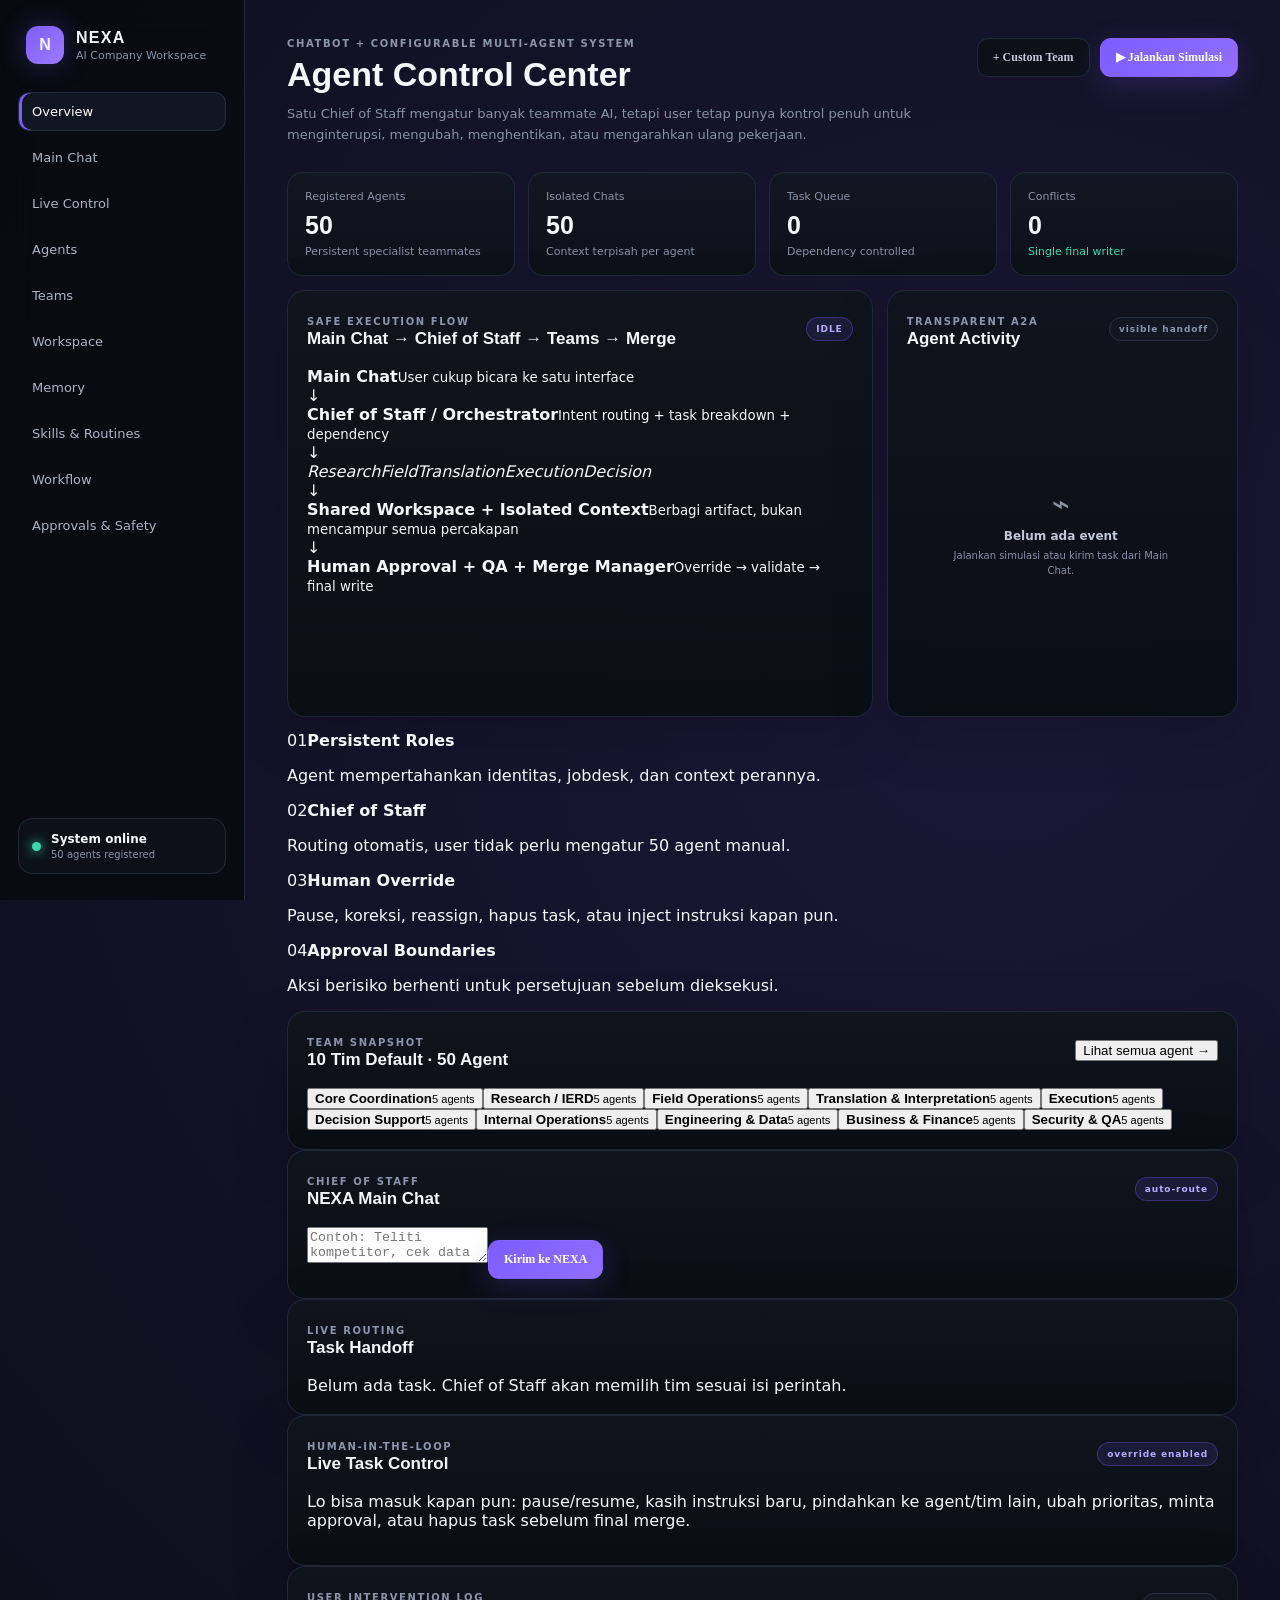
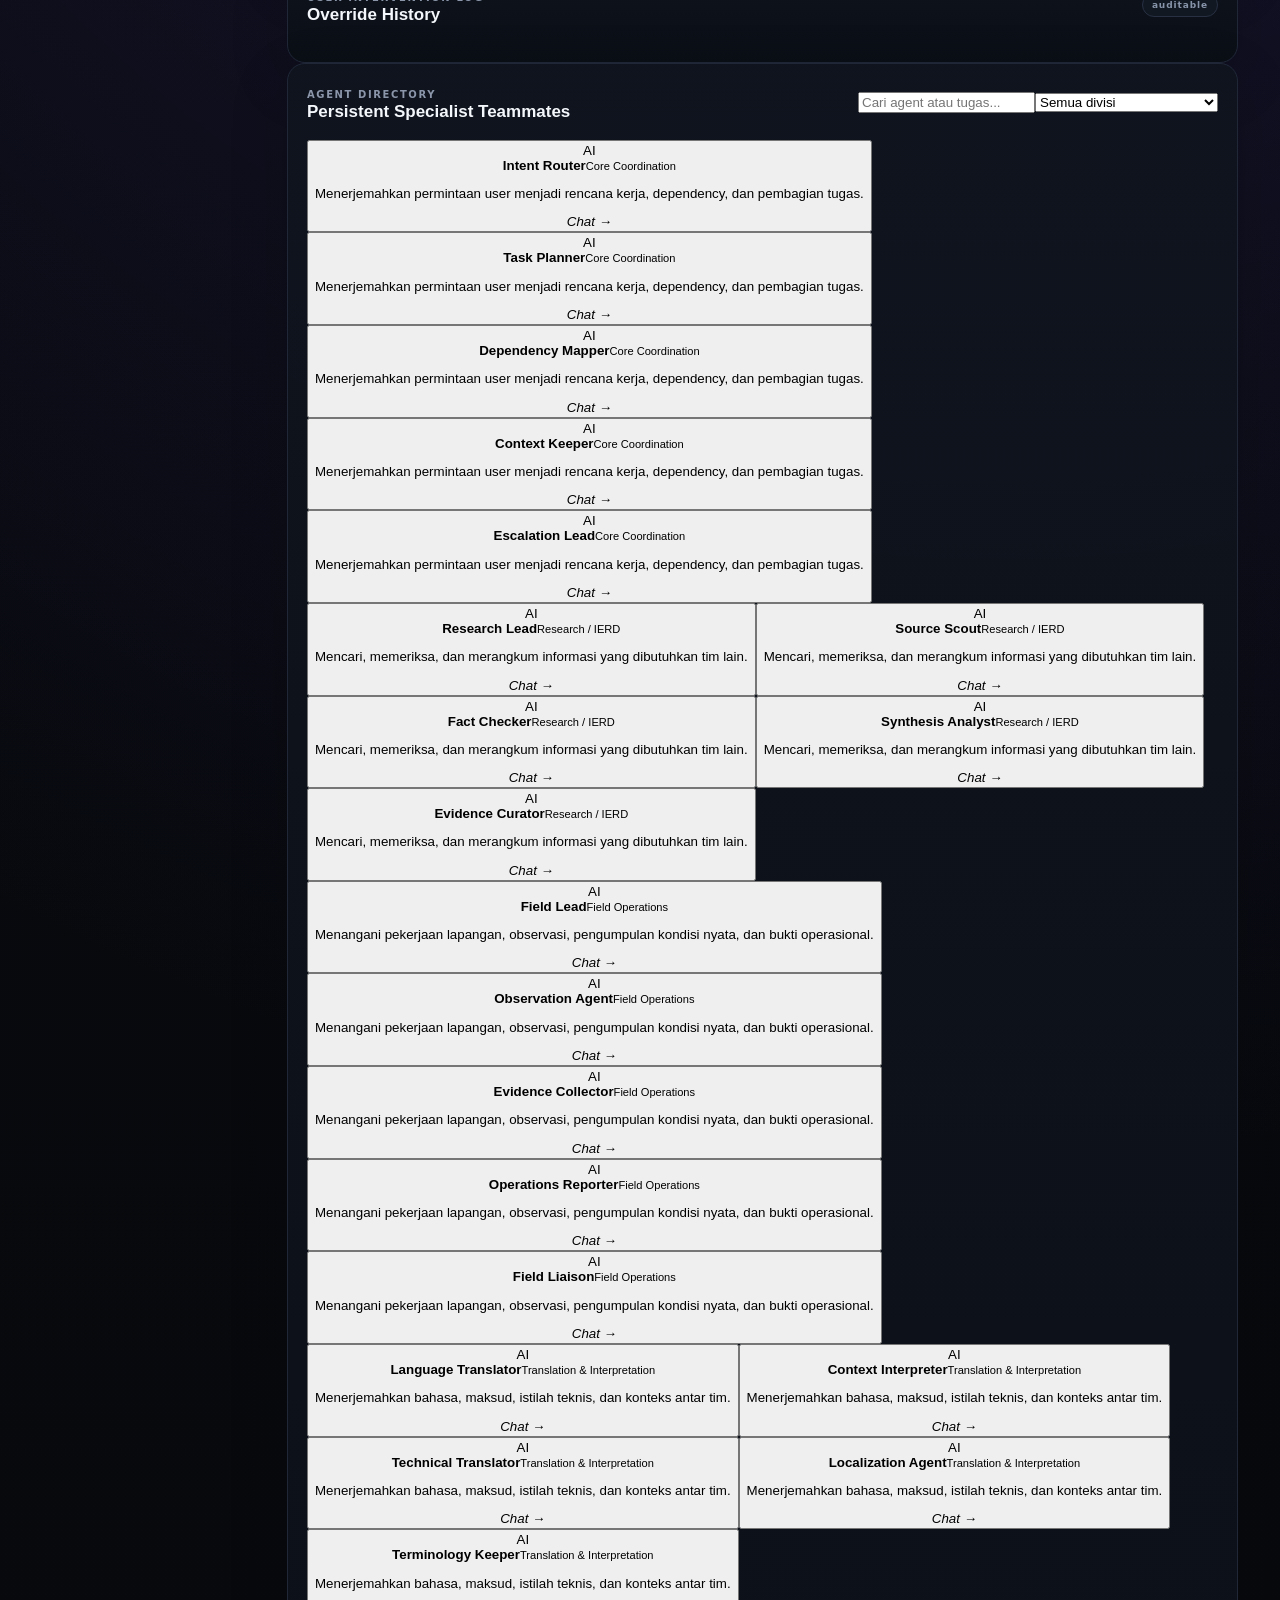
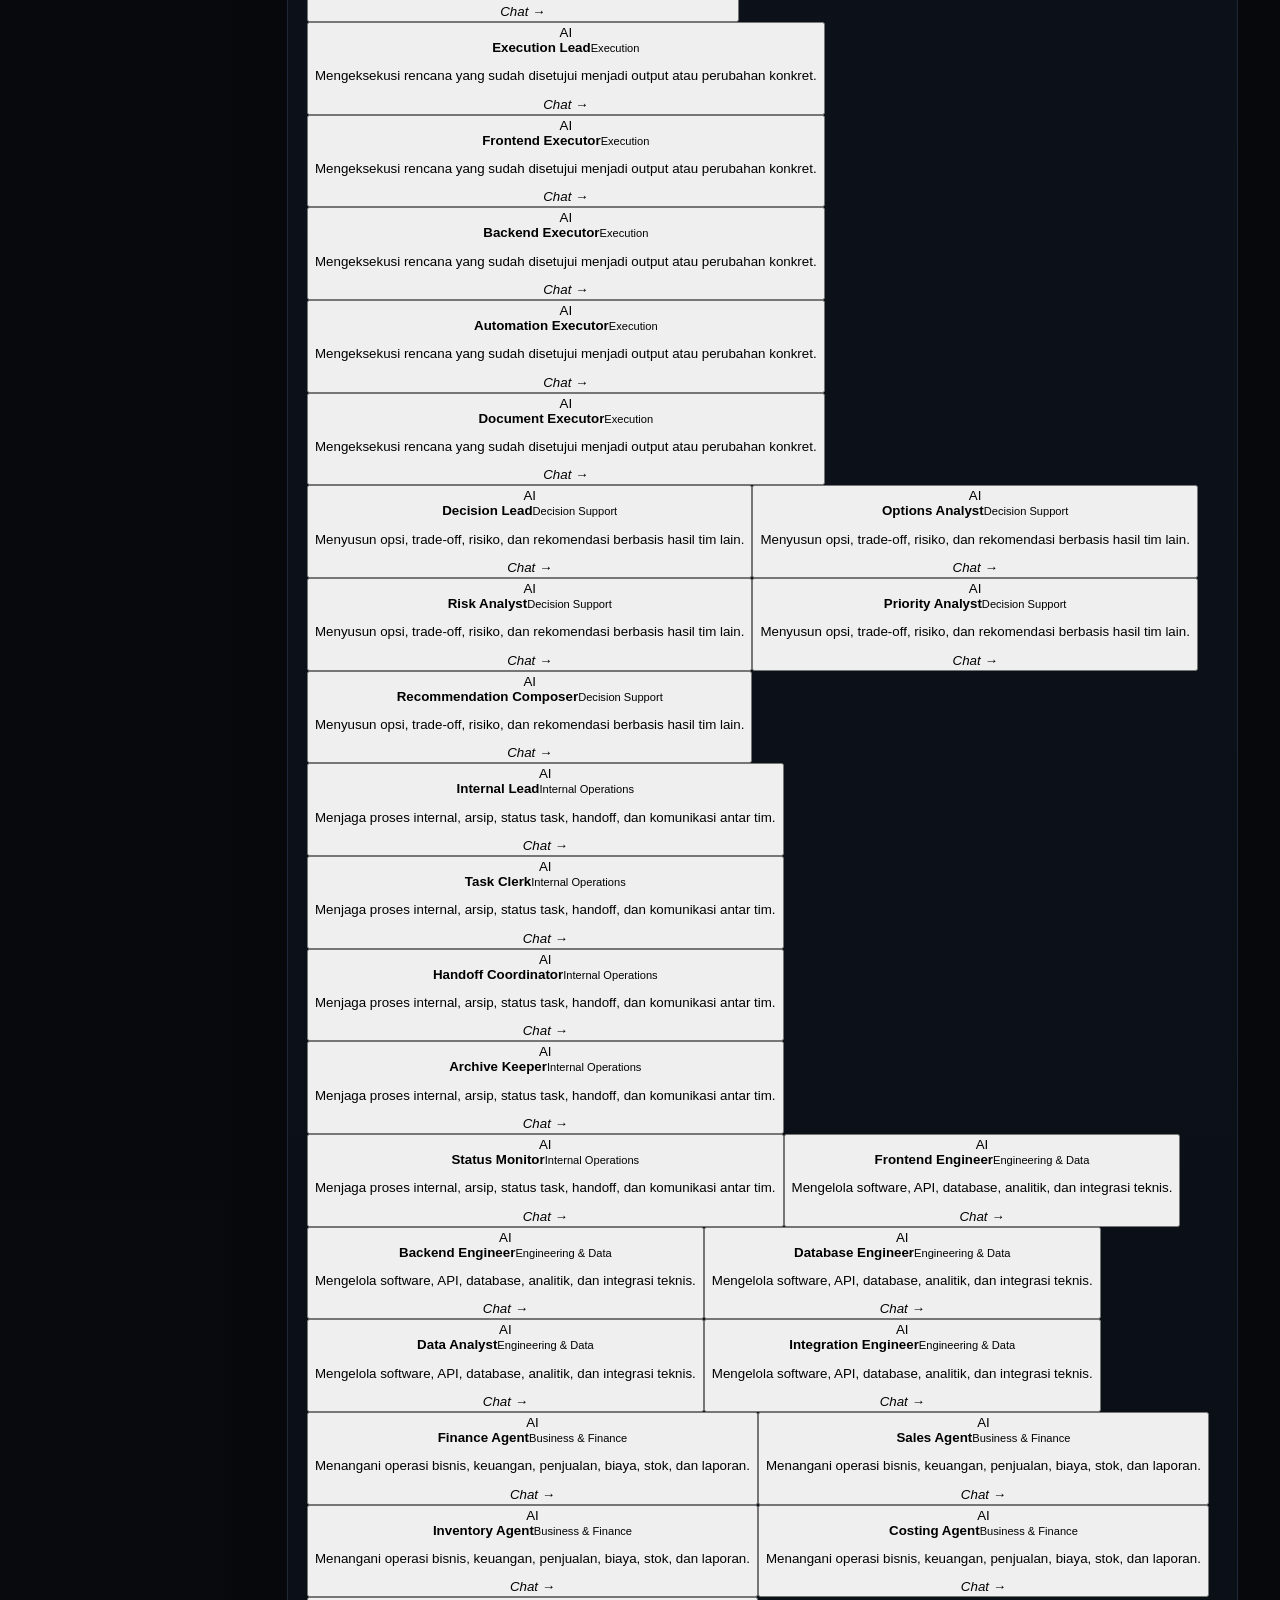
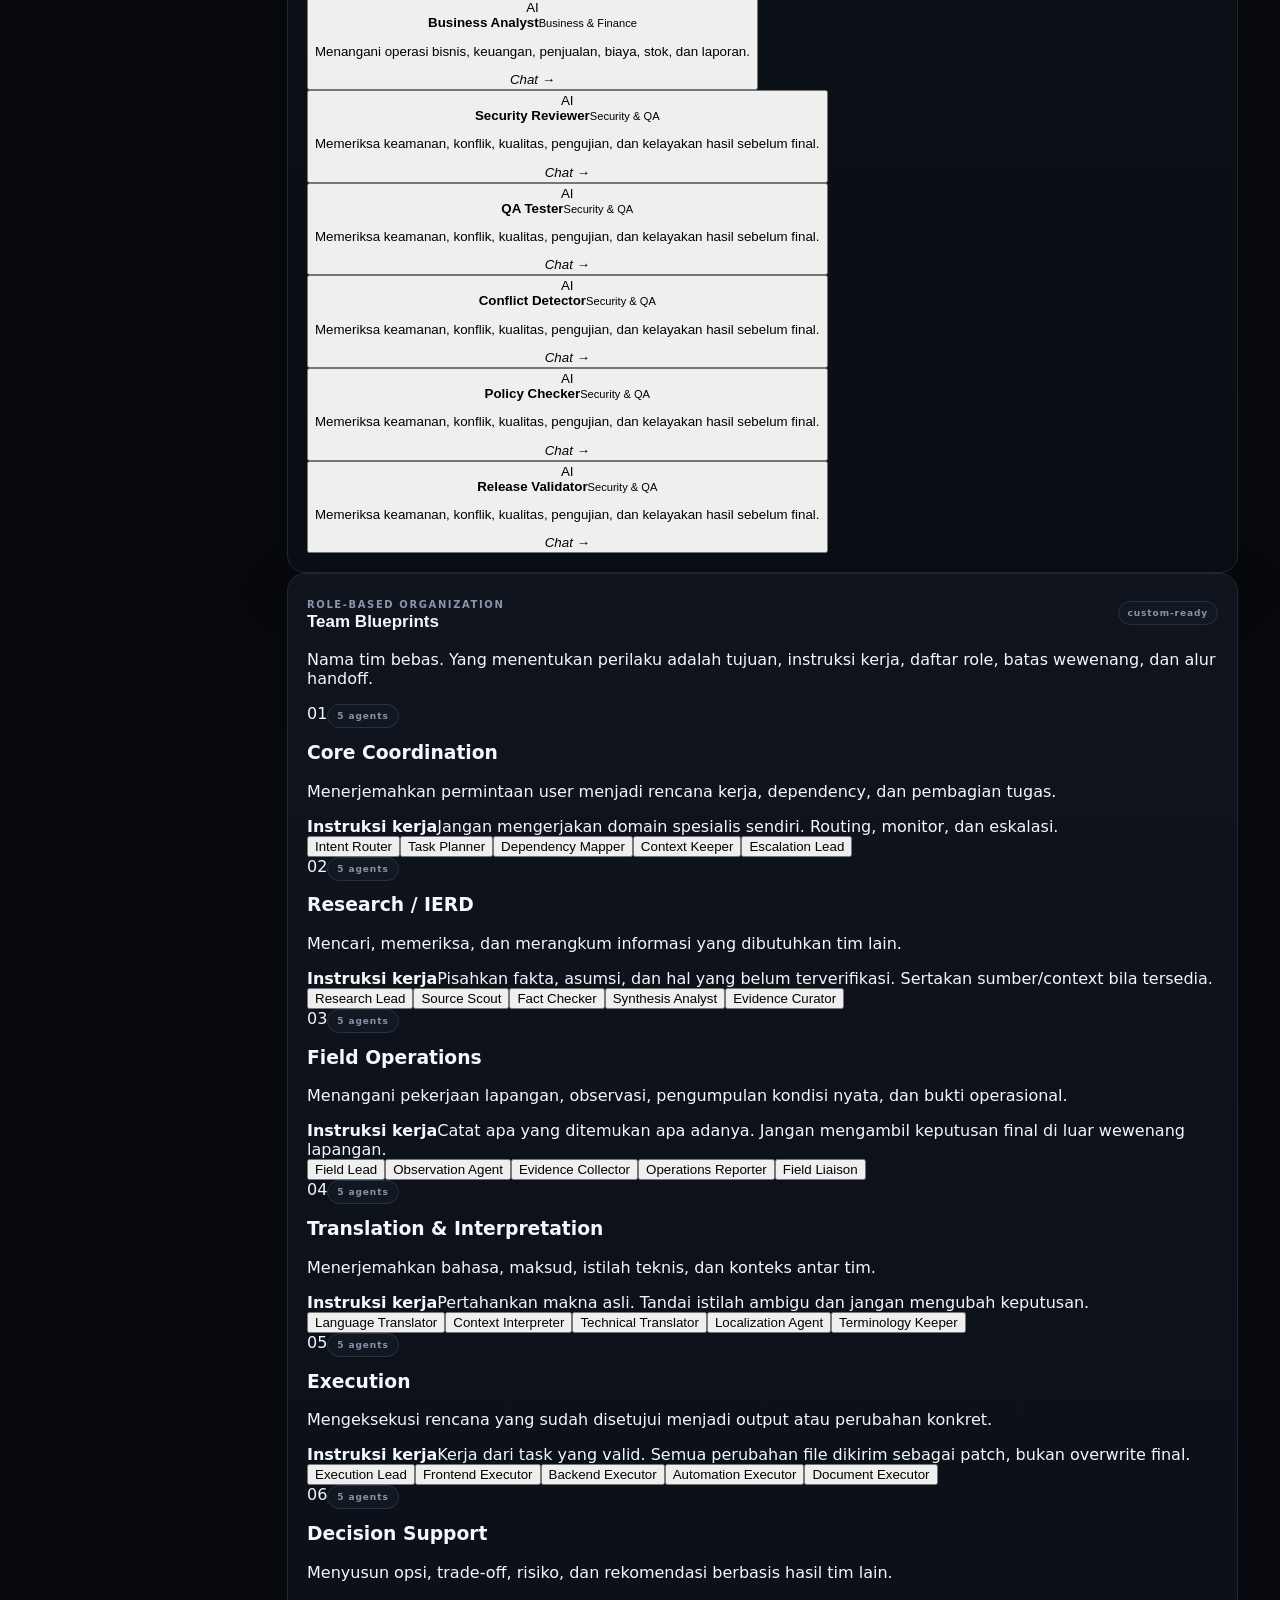
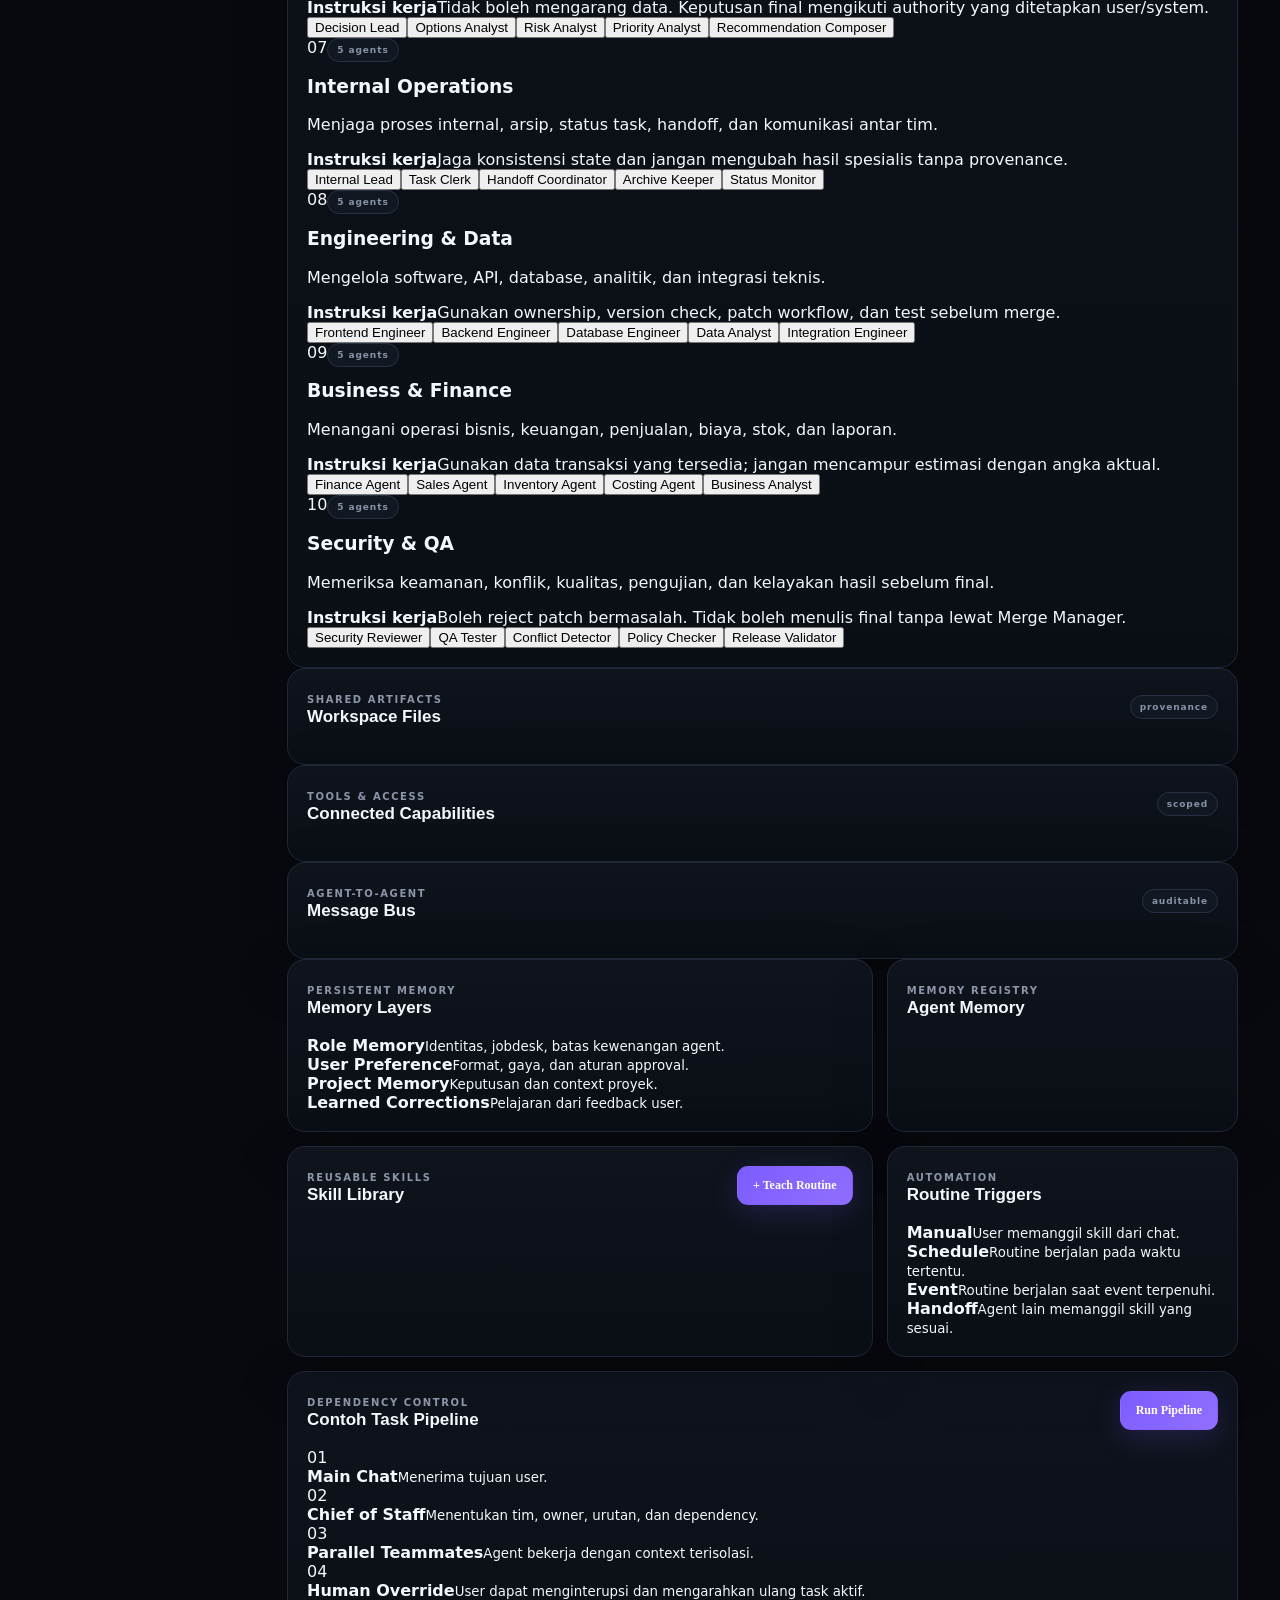
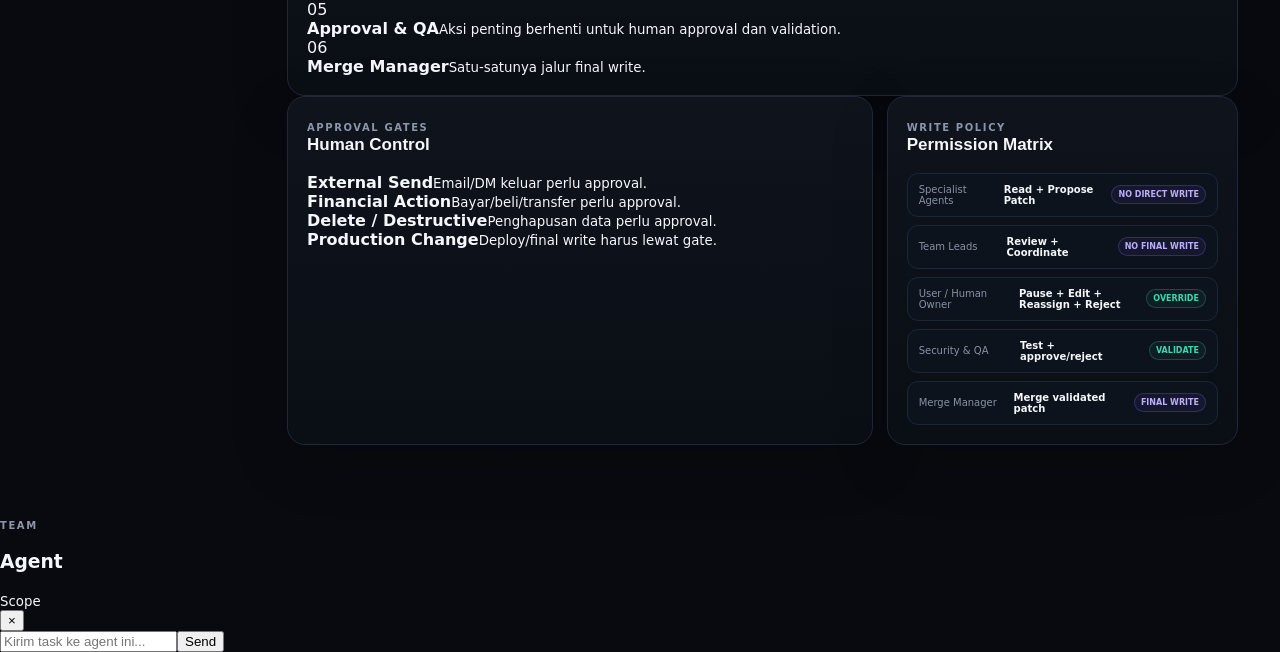
==== commit 712600d0: "feat: add live human override controls" ====
--- a/index.html
+++ b/index.html
@@ -3,7 +3,7 @@
 <head>
   <meta charset="utf-8" />
   <meta name="viewport" content="width=device-width, initial-scale=1" />
-  <meta name="description" content="NEXA Agents — configurable AI Workspace dengan specialist agents, Chief of Staff, transparent handoff, shared workspace, persistent memory, skills, approvals, isolated chat, dan single-writer merge." />
+  <meta name="description" content="NEXA Agents — configurable AI Workspace dengan specialist agents, Chief of Staff, human override, transparent handoff, shared workspace, persistent memory, skills, approvals, isolated chat, dan single-writer merge." />
   <title>NEXA Agents — Configurable Multi-Agent AI Workspace</title>
   <link rel="preconnect" href="https://fonts.googleapis.com" />
   <link rel="preconnect" href="https://fonts.gstatic.com" crossorigin />
@@ -11,115 +11,75 @@
   <link rel="stylesheet" href="./styles.css" />
 </head>
 <body>
-  <div class="shell">
-    <aside class="sidebar">
-      <div class="brand"><span class="brand-mark">N</span><div><strong>NEXA</strong><small>AI Company Workspace</small></div></div>
-      <nav>
-        <button class="nav-item active" data-page="overview">Overview</button>
-        <button class="nav-item" data-page="mainchat">Main Chat</button>
-        <button class="nav-item" data-page="agents">Agents</button>
-        <button class="nav-item" data-page="divisions">Teams</button>
-        <button class="nav-item" data-page="workspace">Workspace</button>
-        <button class="nav-item" data-page="memory">Memory</button>
-        <button class="nav-item" data-page="routines">Skills & Routines</button>
-        <button class="nav-item" data-page="workflow">Workflow</button>
-        <button class="nav-item" data-page="ownership">Approvals & Safety</button>
-      </nav>
-      <div class="sidebar-note"><span class="dot"></span><div><strong>System online</strong><small><span id="registeredCount">50</span> agents registered</small></div></div>
-    </aside>
+<div class="shell">
+  <aside class="sidebar">
+    <div class="brand"><span class="brand-mark">N</span><div><strong>NEXA</strong><small>AI Company Workspace</small></div></div>
+    <nav>
+      <button class="nav-item active" data-page="overview">Overview</button>
+      <button class="nav-item" data-page="mainchat">Main Chat</button>
+      <button class="nav-item" data-page="control">Live Control</button>
+      <button class="nav-item" data-page="agents">Agents</button>
+      <button class="nav-item" data-page="divisions">Teams</button>
+      <button class="nav-item" data-page="workspace">Workspace</button>
+      <button class="nav-item" data-page="memory">Memory</button>
+      <button class="nav-item" data-page="routines">Skills & Routines</button>
+      <button class="nav-item" data-page="workflow">Workflow</button>
+      <button class="nav-item" data-page="ownership">Approvals & Safety</button>
+    </nav>
+    <div class="sidebar-note"><span class="dot"></span><div><strong>System online</strong><small><span id="registeredCount">50</span> agents registered</small></div></div>
+  </aside>
 
-    <main class="main">
-      <header class="topbar">
-        <div>
-          <div class="eyebrow">CHATBOT + CONFIGURABLE MULTI-AGENT SYSTEM</div>
-          <h1 id="pageTitle">Agent Control Center</h1>
-          <p id="pageSubtitle">Satu Chief of Staff mengatur banyak teammate AI yang punya role tetap, chat terpisah, memory, shared workspace, skills, dan approval boundary.</p>
-        </div>
-        <div class="actions">
-          <button id="addDivisionBtn" class="btn ghost">+ Custom Team</button>
-          <button id="runBtn" class="btn primary">▶ Jalankan Simulasi</button>
-        </div>
-      </header>
+  <main class="main">
+    <header class="topbar">
+      <div><div class="eyebrow">CHATBOT + CONFIGURABLE MULTI-AGENT SYSTEM</div><h1 id="pageTitle">Agent Control Center</h1><p id="pageSubtitle">Satu Chief of Staff mengatur banyak teammate AI, tetapi user tetap punya kontrol penuh untuk menginterupsi, mengubah, menghentikan, atau mengarahkan ulang pekerjaan.</p></div>
+      <div class="actions"><button id="addDivisionBtn" class="btn ghost">+ Custom Team</button><button id="runBtn" class="btn primary">▶ Jalankan Simulasi</button></div>
+    </header>
 
-      <section class="page active" data-page-content="overview">
-        <section class="metrics">
-          <article><span>Registered Agents</span><strong id="metricAgents">50</strong><small>Persistent specialist teammates</small></article>
-          <article><span>Isolated Chats</span><strong id="metricChats">50</strong><small>Context terpisah per agent</small></article>
-          <article><span>Task Queue</span><strong id="metricQueue">0</strong><small>Dependency controlled</small></article>
-          <article><span>Conflicts</span><strong id="metricConflicts">0</strong><small class="success">Single final writer</small></article>
-        </section>
+    <section class="page active" data-page-content="overview">
+      <section class="metrics">
+        <article><span>Registered Agents</span><strong id="metricAgents">50</strong><small>Persistent specialist teammates</small></article>
+        <article><span>Isolated Chats</span><strong id="metricChats">50</strong><small>Context terpisah per agent</small></article>
+        <article><span>Task Queue</span><strong id="metricQueue">0</strong><small>Dependency controlled</small></article>
+        <article><span>Conflicts</span><strong id="metricConflicts">0</strong><small class="success">Single final writer</small></article>
+      </section>
+      <section class="grid-two">
+        <article class="panel workflow-panel"><div class="panel-head"><div><span class="eyebrow">SAFE EXECUTION FLOW</span><h2>Main Chat → Chief of Staff → Teams → Merge</h2></div><span id="workflowState" class="pill">IDLE</span></div><div class="safe-flow"><div class="flow-node primary-node"><b>Main Chat</b><small>User cukup bicara ke satu interface</small></div><span>↓</span><div class="flow-node"><b>Chief of Staff / Orchestrator</b><small>Intent routing + task breakdown + dependency</small></div><span>↓</span><div class="division-strip"><i>Research</i><i>Field</i><i>Translation</i><i>Execution</i><i>Decision</i></div><span>↓</span><div class="flow-node"><b>Shared Workspace + Isolated Context</b><small>Berbagi artifact, bukan mencampur semua percakapan</small></div><span>↓</span><div class="flow-node merge-node"><b>Human Approval + QA + Merge Manager</b><small>Override → validate → final write</small></div></div></article>
+        <article class="panel event-panel"><div class="panel-head"><div><span class="eyebrow">TRANSPARENT A2A</span><h2>Agent Activity</h2></div><span class="pill neutral">visible handoff</span></div><div id="eventLog" class="event-log"><div class="empty-state"><span>⌁</span><strong>Belum ada event</strong><small>Jalankan simulasi atau kirim task dari Main Chat.</small></div></div></article>
+      </section>
+      <section class="feature-grid">
+        <article class="feature-card"><span>01</span><b>Persistent Roles</b><p>Agent mempertahankan identitas, jobdesk, dan context perannya.</p></article>
+        <article class="feature-card"><span>02</span><b>Chief of Staff</b><p>Routing otomatis, user tidak perlu mengatur 50 agent manual.</p></article>
+        <article class="feature-card"><span>03</span><b>Human Override</b><p>Pause, koreksi, reassign, hapus task, atau inject instruksi kapan pun.</p></article>
+        <article class="feature-card"><span>04</span><b>Approval Boundaries</b><p>Aksi berisiko berhenti untuk persetujuan sebelum dieksekusi.</p></article>
+      </section>
+      <section class="panel"><div class="panel-head"><div><span class="eyebrow">TEAM SNAPSHOT</span><h2>10 Tim Default · 50 Agent</h2></div><button class="mini-link" data-go="agents">Lihat semua agent →</button></div><div id="divisionSnapshot" class="division-snapshot"></div></section>
+    </section>
 
-        <section class="grid-two">
-          <article class="panel workflow-panel">
-            <div class="panel-head"><div><span class="eyebrow">SAFE EXECUTION FLOW</span><h2>Main Chat → Chief of Staff → Teams → Merge</h2></div><span id="workflowState" class="pill">IDLE</span></div>
-            <div class="safe-flow">
-              <div class="flow-node primary-node"><b>Main Chat</b><small>User cukup bicara ke satu interface</small></div><span>↓</span>
-              <div class="flow-node"><b>Chief of Staff / Orchestrator</b><small>Intent routing + task breakdown + dependency</small></div><span>↓</span>
-              <div class="division-strip"><i>Research</i><i>Field</i><i>Translation</i><i>Execution</i><i>Decision</i></div><span>↓</span>
-              <div class="flow-node"><b>Shared Workspace + Isolated Context</b><small>Berbagi artifact, bukan mencampur semua percakapan</small></div><span>↓</span>
-              <div class="flow-node merge-node"><b>Approval + QA + Merge Manager</b><small>Approve → validate → final write</small></div>
-            </div>
-          </article>
+    <section class="page" data-page-content="mainchat"><section class="main-chat-layout"><article class="panel chief-panel"><div class="panel-head"><div><span class="eyebrow">CHIEF OF STAFF</span><h2>NEXA Main Chat</h2></div><span class="pill">auto-route</span></div><div id="mainChatMessages" class="main-chat-messages"></div><form id="mainChatForm" class="main-chat-form"><textarea id="mainChatInput" placeholder="Contoh: Teliti kompetitor, cek data lapangan, terjemahkan, lalu siapkan rekomendasi dan dashboard."></textarea><button class="btn primary">Kirim ke NEXA</button></form></article><aside class="panel routing-panel"><div class="panel-head"><div><span class="eyebrow">LIVE ROUTING</span><h2>Task Handoff</h2></div></div><div id="routingPreview" class="routing-preview"><div class="empty-route">Belum ada task. Chief of Staff akan memilih tim sesuai isi perintah.</div></div></aside></section></section>
 
-          <article class="panel event-panel">
-            <div class="panel-head"><div><span class="eyebrow">TRANSPARENT A2A</span><h2>Agent Activity</h2></div><span class="pill neutral">visible handoff</span></div>
-            <div id="eventLog" class="event-log"><div class="empty-state"><span>⌁</span><strong>Belum ada event</strong><small>Jalankan simulasi atau kirim task dari Main Chat.</small></div></div>
-          </article>
-        </section>
+    <section class="page" data-page-content="control"><section class="control-layout"><article class="panel"><div class="panel-head"><div><span class="eyebrow">HUMAN-IN-THE-LOOP</span><h2>Live Task Control</h2></div><span class="pill">override enabled</span></div><p class="helper">Lo bisa masuk kapan pun: pause/resume, kasih instruksi baru, pindahkan ke agent/tim lain, ubah prioritas, minta approval, atau hapus task sebelum final merge.</p><div id="liveTaskList" class="live-task-list"></div></article><aside class="panel"><div class="panel-head"><div><span class="eyebrow">USER INTERVENTION LOG</span><h2>Override History</h2></div><span class="pill neutral">auditable</span></div><div id="controlLog" class="control-log"></div></aside></section></section>
 
-        <section class="feature-grid">
-          <article class="feature-card"><span>01</span><b>Persistent Roles</b><p>Agent mempertahankan identitas, jobdesk, dan context perannya.</p></article>
-          <article class="feature-card"><span>02</span><b>Chief of Staff</b><p>User tidak perlu mengatur 50 agent manual; routing otomatis.</p></article>
-          <article class="feature-card"><span>03</span><b>Shared Workspace</b><p>Artifact dan hasil kerja diteruskan antar tim dengan provenance.</p></article>
-          <article class="feature-card"><span>04</span><b>Approval Boundaries</b><p>Aksi berisiko berhenti untuk persetujuan sebelum dieksekusi.</p></article>
-        </section>
+    <section class="page" data-page-content="agents"><section class="panel"><div class="panel-head stack-mobile"><div><span class="eyebrow">AGENT DIRECTORY</span><h2>Persistent Specialist Teammates</h2></div><div class="filters"><input id="agentSearch" class="search" placeholder="Cari agent atau tugas..."/><select id="divisionFilter" class="select"><option value="all">Semua tim</option></select></div></div><div id="agentGrid" class="agent-directory"></div></section></section>
 
-        <section class="panel"><div class="panel-head"><div><span class="eyebrow">TEAM SNAPSHOT</span><h2>10 Tim Default · 50 Agent</h2></div><button class="mini-link" data-go="agents">Lihat semua agent →</button></div><div id="divisionSnapshot" class="division-snapshot"></div></section>
-      </section>
+    <section class="page" data-page-content="divisions"><section class="panel"><div class="panel-head"><div><span class="eyebrow">ROLE-BASED ORGANIZATION</span><h2>Team Blueprints</h2></div><span class="pill neutral">custom-ready</span></div><p class="helper">Nama tim bebas. Yang menentukan perilaku adalah tujuan, instruksi kerja, daftar role, batas wewenang, dan alur handoff.</p><div id="divisionGrid" class="division-grid"></div></section></section>
 
-      <section class="page" data-page-content="mainchat">
-        <section class="main-chat-layout">
-          <article class="panel chief-panel"><div class="panel-head"><div><span class="eyebrow">CHIEF OF STAFF</span><h2>NEXA Main Chat</h2></div><span class="pill">auto-route</span></div><div id="mainChatMessages" class="main-chat-messages"></div><form id="mainChatForm" class="main-chat-form"><textarea id="mainChatInput" placeholder="Contoh: Teliti kompetitor, cek data lapangan, terjemahkan, lalu siapkan rekomendasi dan dashboard."></textarea><button class="btn primary">Kirim ke NEXA</button></form></article>
-          <aside class="panel routing-panel"><div class="panel-head"><div><span class="eyebrow">LIVE ROUTING</span><h2>Task Handoff</h2></div></div><div id="routingPreview" class="routing-preview"><div class="empty-route">Belum ada task. Chief of Staff akan memilih tim sesuai isi perintah.</div></div></aside>
-        </section>
-      </section>
+    <section class="page" data-page-content="workspace"><section class="workspace-grid"><article class="panel"><div class="panel-head"><div><span class="eyebrow">SHARED ARTIFACTS</span><h2>Workspace Files</h2></div><span class="pill neutral">provenance</span></div><div id="workspaceFiles" class="workspace-list"></div></article><article class="panel"><div class="panel-head"><div><span class="eyebrow">TOOLS & ACCESS</span><h2>Connected Capabilities</h2></div><span class="pill neutral">scoped</span></div><div id="toolRegistry" class="tool-list"></div></article><article class="panel a2a-panel"><div class="panel-head"><div><span class="eyebrow">AGENT-TO-AGENT</span><h2>Message Bus</h2></div><span class="pill neutral">auditable</span></div><div id="a2aMessages" class="a2a-list"></div></article></section></section>
 
-      <section class="page" data-page-content="agents"><section class="panel"><div class="panel-head stack-mobile"><div><span class="eyebrow">AGENT DIRECTORY</span><h2>Persistent Specialist Teammates</h2></div><div class="filters"><input id="agentSearch" class="search" placeholder="Cari agent atau tugas..."/><select id="divisionFilter" class="select"><option value="all">Semua tim</option></select></div></div><div id="agentGrid" class="agent-directory"></div></section></section>
+    <section class="page" data-page-content="memory"><section class="grid-two equal"><article class="panel"><div class="panel-head"><div><span class="eyebrow">PERSISTENT MEMORY</span><h2>Memory Layers</h2></div></div><div class="rules"><div><b>Role Memory</b><small>Identitas, jobdesk, batas kewenangan agent.</small></div><div><b>User Preference</b><small>Format, gaya, dan aturan approval.</small></div><div><b>Project Memory</b><small>Keputusan dan context proyek.</small></div><div><b>Learned Corrections</b><small>Pelajaran dari feedback user.</small></div></div></article><article class="panel"><div class="panel-head"><div><span class="eyebrow">MEMORY REGISTRY</span><h2>Agent Memory</h2></div></div><div id="memoryRegistry" class="workspace-list"></div></article></section></section>
 
-      <section class="page" data-page-content="divisions"><section class="panel"><div class="panel-head"><div><span class="eyebrow">ROLE-BASED ORGANIZATION</span><h2>Team Blueprints</h2></div><span class="pill neutral">custom-ready</span></div><p class="helper">Nama tim bebas. Yang menentukan perilaku adalah tujuan, instruksi kerja, daftar role, batas wewenang, dan alur handoff.</p><div id="divisionGrid" class="division-grid"></div></section></section>
+    <section class="page" data-page-content="routines"><section class="grid-two equal"><article class="panel"><div class="panel-head"><div><span class="eyebrow">REUSABLE SKILLS</span><h2>Skill Library</h2></div><button id="teachRoutineBtn" class="btn primary small">+ Teach Routine</button></div><div id="routineList" class="routine-list"></div></article><article class="panel"><div class="panel-head"><div><span class="eyebrow">AUTOMATION</span><h2>Routine Triggers</h2></div></div><div class="rules"><div><b>Manual</b><small>User memanggil skill dari chat.</small></div><div><b>Schedule</b><small>Routine berjalan pada waktu tertentu.</small></div><div><b>Event</b><small>Routine berjalan saat event terpenuhi.</small></div><div><b>Handoff</b><small>Agent lain memanggil skill yang sesuai.</small></div></div></article></section></section>
 
-      <section class="page" data-page-content="workspace">
-        <section class="workspace-grid">
-          <article class="panel"><div class="panel-head"><div><span class="eyebrow">SHARED ARTIFACTS</span><h2>Workspace Files</h2></div><span class="pill neutral">provenance</span></div><div id="workspaceFiles" class="workspace-list"></div></article>
-          <article class="panel"><div class="panel-head"><div><span class="eyebrow">TOOLS & ACCESS</span><h2>Connected Capabilities</h2></div><span class="pill neutral">scoped</span></div><div id="toolRegistry" class="tool-list"></div></article>
-          <article class="panel a2a-panel"><div class="panel-head"><div><span class="eyebrow">AGENT-TO-AGENT</span><h2>Message Bus</h2></div><span class="pill neutral">auditable</span></div><div id="a2aMessages" class="a2a-list"></div></article>
-        </section>
-      </section>
+    <section class="page" data-page-content="workflow"><section class="panel"><div class="panel-head"><div><span class="eyebrow">DEPENDENCY CONTROL</span><h2>Contoh Task Pipeline</h2></div><button id="runWorkflowBtn" class="btn primary small">Run Pipeline</button></div><div class="pipeline"><div class="pipeline-step" data-step="0"><span>01</span><div><b>Main Chat</b><small>Menerima tujuan user.</small></div></div><div class="pipeline-step" data-step="1"><span>02</span><div><b>Chief of Staff</b><small>Menentukan tim, owner, urutan, dan dependency.</small></div></div><div class="pipeline-step" data-step="2"><span>03</span><div><b>Parallel Teammates</b><small>Agent bekerja dengan context terisolasi.</small></div></div><div class="pipeline-step" data-step="3"><span>04</span><div><b>Human Override</b><small>User dapat menginterupsi dan mengarahkan ulang task aktif.</small></div></div><div class="pipeline-step" data-step="4"><span>05</span><div><b>Approval & QA</b><small>Aksi penting berhenti untuk human approval dan validation.</small></div></div><div class="pipeline-step" data-step="5"><span>06</span><div><b>Merge Manager</b><small>Satu-satunya jalur final write.</small></div></div></div></section></section>
 
-      <section class="page" data-page-content="memory"><section class="grid-two equal">
-        <article class="panel"><div class="panel-head"><div><span class="eyebrow">PERSISTENT MEMORY</span><h2>Memory Layers</h2></div></div><div class="rules"><div><b>Role Memory</b><small>Identitas, jobdesk, batas kewenangan agent.</small></div><div><b>User Preference</b><small>Format, gaya, dan aturan approval.</small></div><div><b>Project Memory</b><small>Keputusan dan context proyek.</small></div><div><b>Learned Corrections</b><small>Pelajaran dari feedback user.</small></div></div></article>
-        <article class="panel"><div class="panel-head"><div><span class="eyebrow">MEMORY POLICY</span><h2>Separate but Shareable</h2></div></div><p class="helper">Memory agent tetap terisolasi. Fakta lintas-agent dipindahkan lewat handoff, group message, atau shared file supaya asal informasinya jelas dan agent tidak saling “mengotori” context.</p></article>
-      </section></section>
+    <section class="page" data-page-content="ownership"><section class="grid-two equal"><article class="panel"><div class="panel-head"><div><span class="eyebrow">APPROVAL GATES</span><h2>Human Control</h2></div></div><div class="rules"><div><b>External Send</b><small>Email/DM keluar perlu approval.</small></div><div><b>Financial Action</b><small>Bayar/beli/transfer perlu approval.</small></div><div><b>Delete / Destructive</b><small>Penghapusan data perlu approval.</small></div><div><b>Production Change</b><small>Deploy/final write harus lewat gate.</small></div></div></article><article class="panel"><div class="panel-head"><div><span class="eyebrow">WRITE POLICY</span><h2>Permission Matrix</h2></div></div><div class="ownership-list"><div><span>Specialist Agents</span><strong>Read + Propose Patch</strong><i>NO DIRECT WRITE</i></div><div><span>Team Leads</span><strong>Review + Coordinate</strong><i>NO FINAL WRITE</i></div><div><span>User / Human Owner</span><strong>Pause + Edit + Reassign + Reject</strong><i class="read">OVERRIDE</i></div><div><span>Security & QA</span><strong>Test + approve/reject</strong><i class="read">VALIDATE</i></div><div><span>Merge Manager</span><strong>Merge validated patch</strong><i>FINAL WRITE</i></div></div></article></section></section>
+  </main>
+</div>
 
-      <section class="page" data-page-content="routines"><section class="grid-two equal">
-        <article class="panel"><div class="panel-head"><div><span class="eyebrow">REUSABLE SKILLS</span><h2>Skill Library</h2></div><button id="teachRoutineBtn" class="btn primary small">+ Teach Routine</button></div><div id="routineList" class="routine-list"></div></article>
-        <article class="panel"><div class="panel-head"><div><span class="eyebrow">AUTOMATION</span><h2>Routine Triggers</h2></div></div><div class="rules"><div><b>Manual</b><small>User memanggil skill dari chat.</small></div><div><b>Schedule</b><small>Routine berjalan pada waktu tertentu.</small></div><div><b>Event</b><small>Routine berjalan saat event terpenuhi.</small></div><div><b>Handoff</b><small>Agent lain memanggil skill yang sesuai.</small></div></div></article>
-      </section></section>
+<aside id="chatDrawer" class="chat-drawer" aria-hidden="true"><div class="chat-head"><div><span class="eyebrow" id="chatDivision">TEAM</span><h3 id="chatAgentName">Agent</h3><small id="chatScope">Scope</small></div><button id="closeChat" class="icon-btn" type="button">×</button></div><div id="chatMessages" class="chat-messages"></div><form id="chatForm" class="chat-form"><input id="chatInput" autocomplete="off" placeholder="Kirim task ke agent ini..."/><button>Send</button></form></aside>
+<div id="drawerBackdrop" class="drawer-backdrop"></div>
 
-      <section class="page" data-page-content="workflow"><section class="panel"><div class="panel-head"><div><span class="eyebrow">DEPENDENCY CONTROL</span><h2>Contoh Task Pipeline</h2></div><button id="runWorkflowBtn" class="btn primary small">Run Pipeline</button></div><div class="pipeline"><div class="pipeline-step" data-step="0"><span>01</span><div><b>Main Chat</b><small>Menerima tujuan user dalam bahasa biasa.</small></div></div><div class="pipeline-step" data-step="1"><span>02</span><div><b>Chief of Staff</b><small>Menentukan tim, owner, urutan, dan dependency.</small></div></div><div class="pipeline-step" data-step="2"><span>03</span><div><b>Parallel Teammates</b><small>Agent bekerja dalam context terisolasi tetapi berbagi artifact yang dibutuhkan.</small></div></div><div class="pipeline-step" data-step="3"><span>04</span><div><b>Transparent Handoff</b><small>Agent mengirim hasil dan alasan lewat message bus.</small></div></div><div class="pipeline-step" data-step="4"><span>05</span><div><b>Approval & QA</b><small>Aksi penting berhenti untuk human approval dan validation.</small></div></div><div class="pipeline-step" data-step="5"><span>06</span><div><b>Merge Manager</b><small>Satu-satunya jalur final write lalu hasil ke Main Chat.</small></div></div></div></section></section>
+<dialog id="divisionDialog" class="dialog"><form id="divisionForm"><div class="panel-head"><div><span class="eyebrow">CUSTOM TEAM BLUEPRINT</span><h2>Buat Tim Baru</h2></div><button type="button" class="icon-btn" onclick="document.getElementById('divisionDialog').close()">×</button></div><label>Nama tim<input id="customDivisionName" required placeholder="Contoh: Tim Lapangan Tangerang"/></label><label>Tujuan / fungsi tim<textarea id="customDivisionPurpose" required placeholder="Apa hasil yang menjadi tanggung jawab tim ini?"></textarea></label><label>Instruksi kerja / batas wewenang<textarea id="customDivisionInstruction" required placeholder="Contoh: catat fakta apa adanya; eskalasi jika data kurang; jangan finalisasi keputusan."></textarea></label><label>Role agent, pisahkan dengan koma<textarea id="customAgentRoles" required placeholder="Field Lead, Observer, Evidence Collector, Reporter, Liaison"></textarea></label><p class="helper">Setiap role otomatis mendapat chat terisolasi. Agent hanya bekerja sesuai blueprint tim dan mengirim hasil sebagai output/patch ke orchestrator.</p><button type="submit" class="btn primary wide">Buat Team Blueprint</button></form></dialog>
 
-      <section class="page" data-page-content="ownership"><section class="grid-two equal">
-        <article class="panel"><div class="panel-head"><div><span class="eyebrow">APPROVAL GATES</span><h2>Human Control</h2></div></div><div class="rules"><div><b>External Send</b><small>Email/DM keluar perlu approval.</small></div><div><b>Financial Action</b><small>Bayar/beli/transfer perlu approval.</small></div><div><b>Delete / Destructive</b><small>Penghapusan data perlu approval.</small></div><div><b>Production Change</b><small>Deploy/final write harus lewat gate.</small></div></div></article>
-        <article class="panel"><div class="panel-head"><div><span class="eyebrow">WRITE POLICY</span><h2>Permission Matrix</h2></div></div><div class="ownership-list"><div><span>Specialist Agents</span><strong>Read + Propose Patch</strong><i>NO DIRECT WRITE</i></div><div><span>Team Leads</span><strong>Review + Coordinate</strong><i>NO FINAL WRITE</i></div><div><span>Chief of Staff</span><strong>Route + Monitor + Escalate</strong><i class="read">NO FINAL WRITE</i></div><div><span>Security & QA</span><strong>Test + approve/reject</strong><i class="read">VALIDATE</i></div><div><span>Merge Manager</span><strong>Merge validated patch</strong><i>FINAL WRITE</i></div></div></article>
-      </section></section>
-    </main>
-  </div>
-
-  <aside id="chatDrawer" class="chat-drawer" aria-hidden="true"><div class="chat-head"><div><span class="eyebrow" id="chatDivision">TEAM</span><h3 id="chatAgentName">Agent</h3><small id="chatScope">Scope</small></div><button id="closeChat" class="icon-btn" type="button">×</button></div><div id="chatMessages" class="chat-messages"></div><form id="chatForm" class="chat-form"><input id="chatInput" autocomplete="off" placeholder="Kirim task ke agent ini..."/><button>Send</button></form></aside>
-  <div id="drawerBackdrop" class="drawer-backdrop"></div>
-
-  <dialog id="divisionDialog" class="dialog"><form id="divisionForm"><div class="panel-head"><div><span class="eyebrow">CUSTOM TEAM BLUEPRINT</span><h2>Buat Tim Baru</h2></div><button type="button" class="icon-btn" onclick="document.getElementById('divisionDialog').close()">×</button></div><label>Nama tim<input id="customDivisionName" required placeholder="Contoh: Tim Lapangan Tangerang"/></label><label>Tujuan / fungsi tim<textarea id="customDivisionPurpose" required placeholder="Apa hasil yang menjadi tanggung jawab tim ini?"></textarea></label><label>Instruksi kerja / batas wewenang<textarea id="customDivisionInstruction" required placeholder="Apa yang boleh, tidak boleh, dan kapan harus eskalasi?"></textarea></label><label>Role agent, pisahkan dengan koma<textarea id="customAgentRoles" required placeholder="Lead, Observer, Evidence Collector, Reporter, Liaison"></textarea></label><p class="helper">Setiap role otomatis mendapat chat dan memory terisolasi. Agent hanya bekerja sesuai blueprint tim.</p><button type="submit" class="btn primary wide">Buat Team Blueprint</button></form></dialog>
-
-  <script src="./app.js"></script>
+<script src="./app.js"></script>
 </body>
-</html>
+</html>
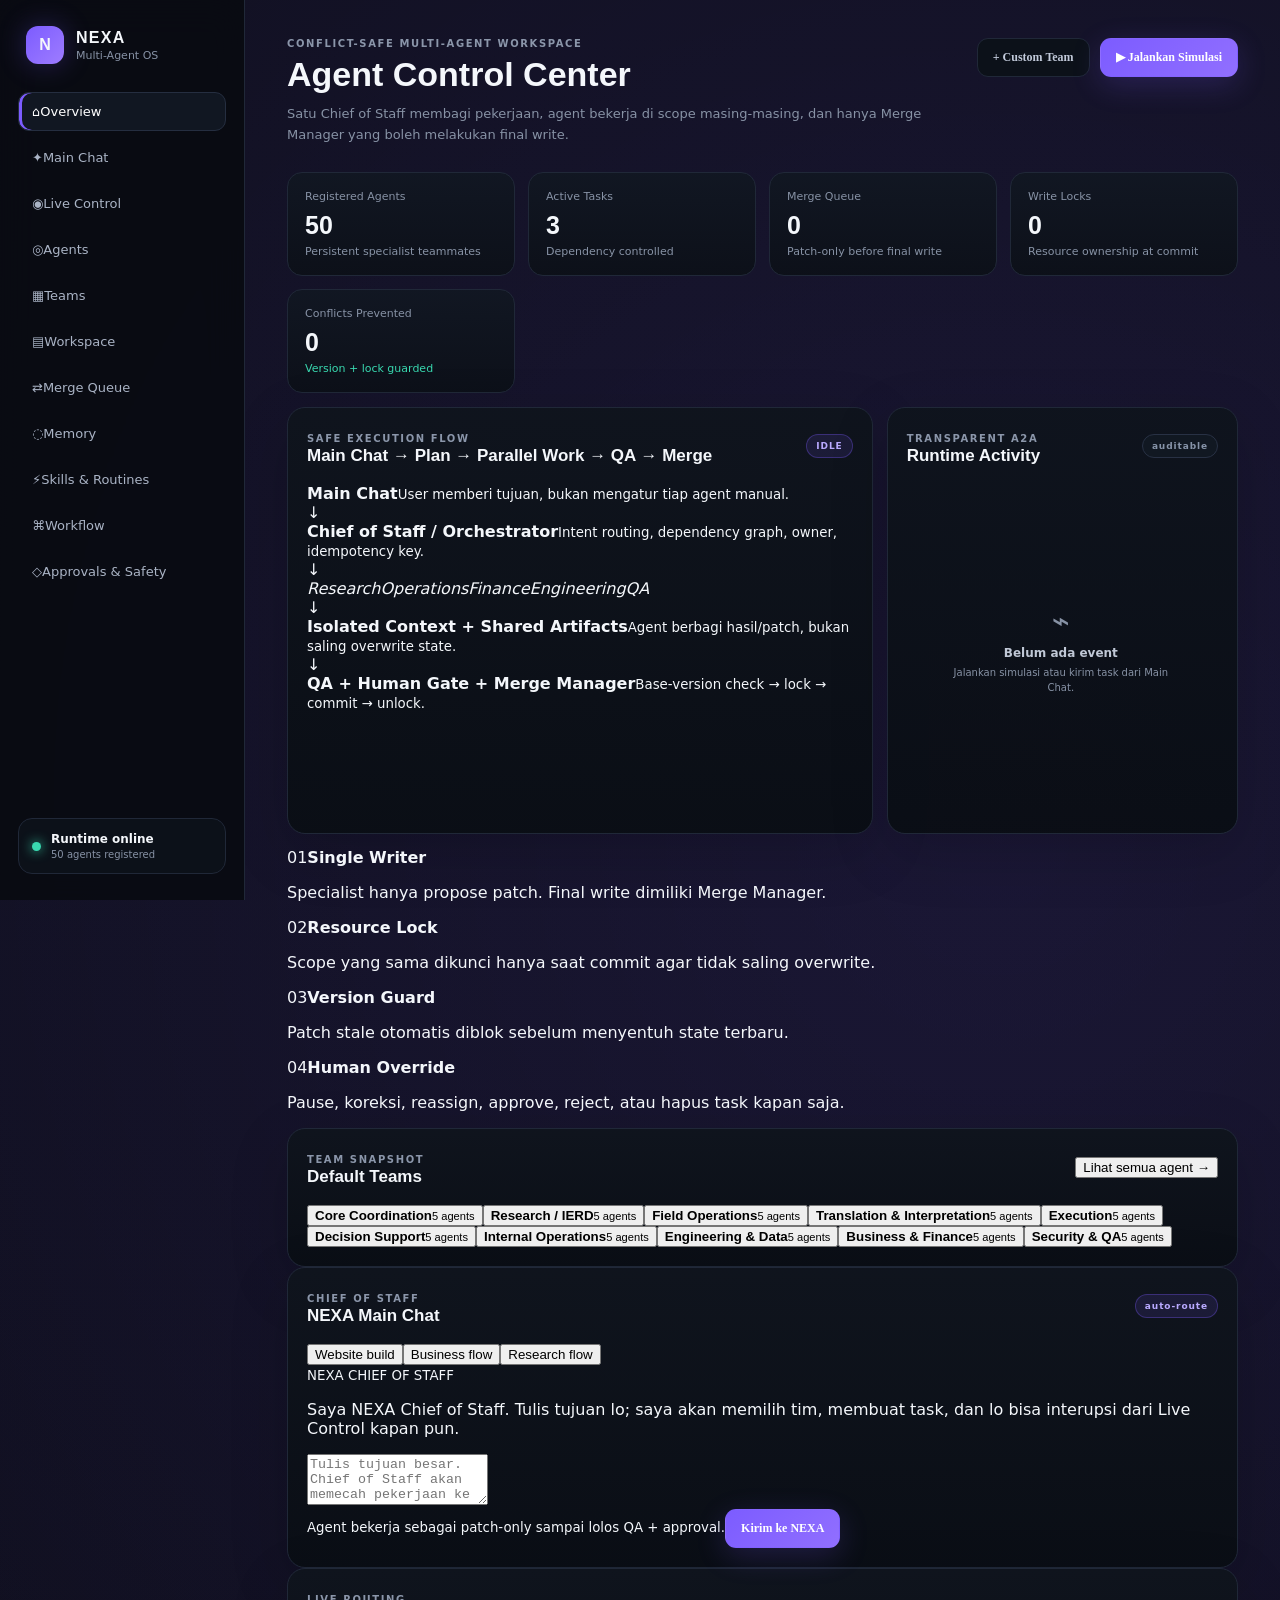
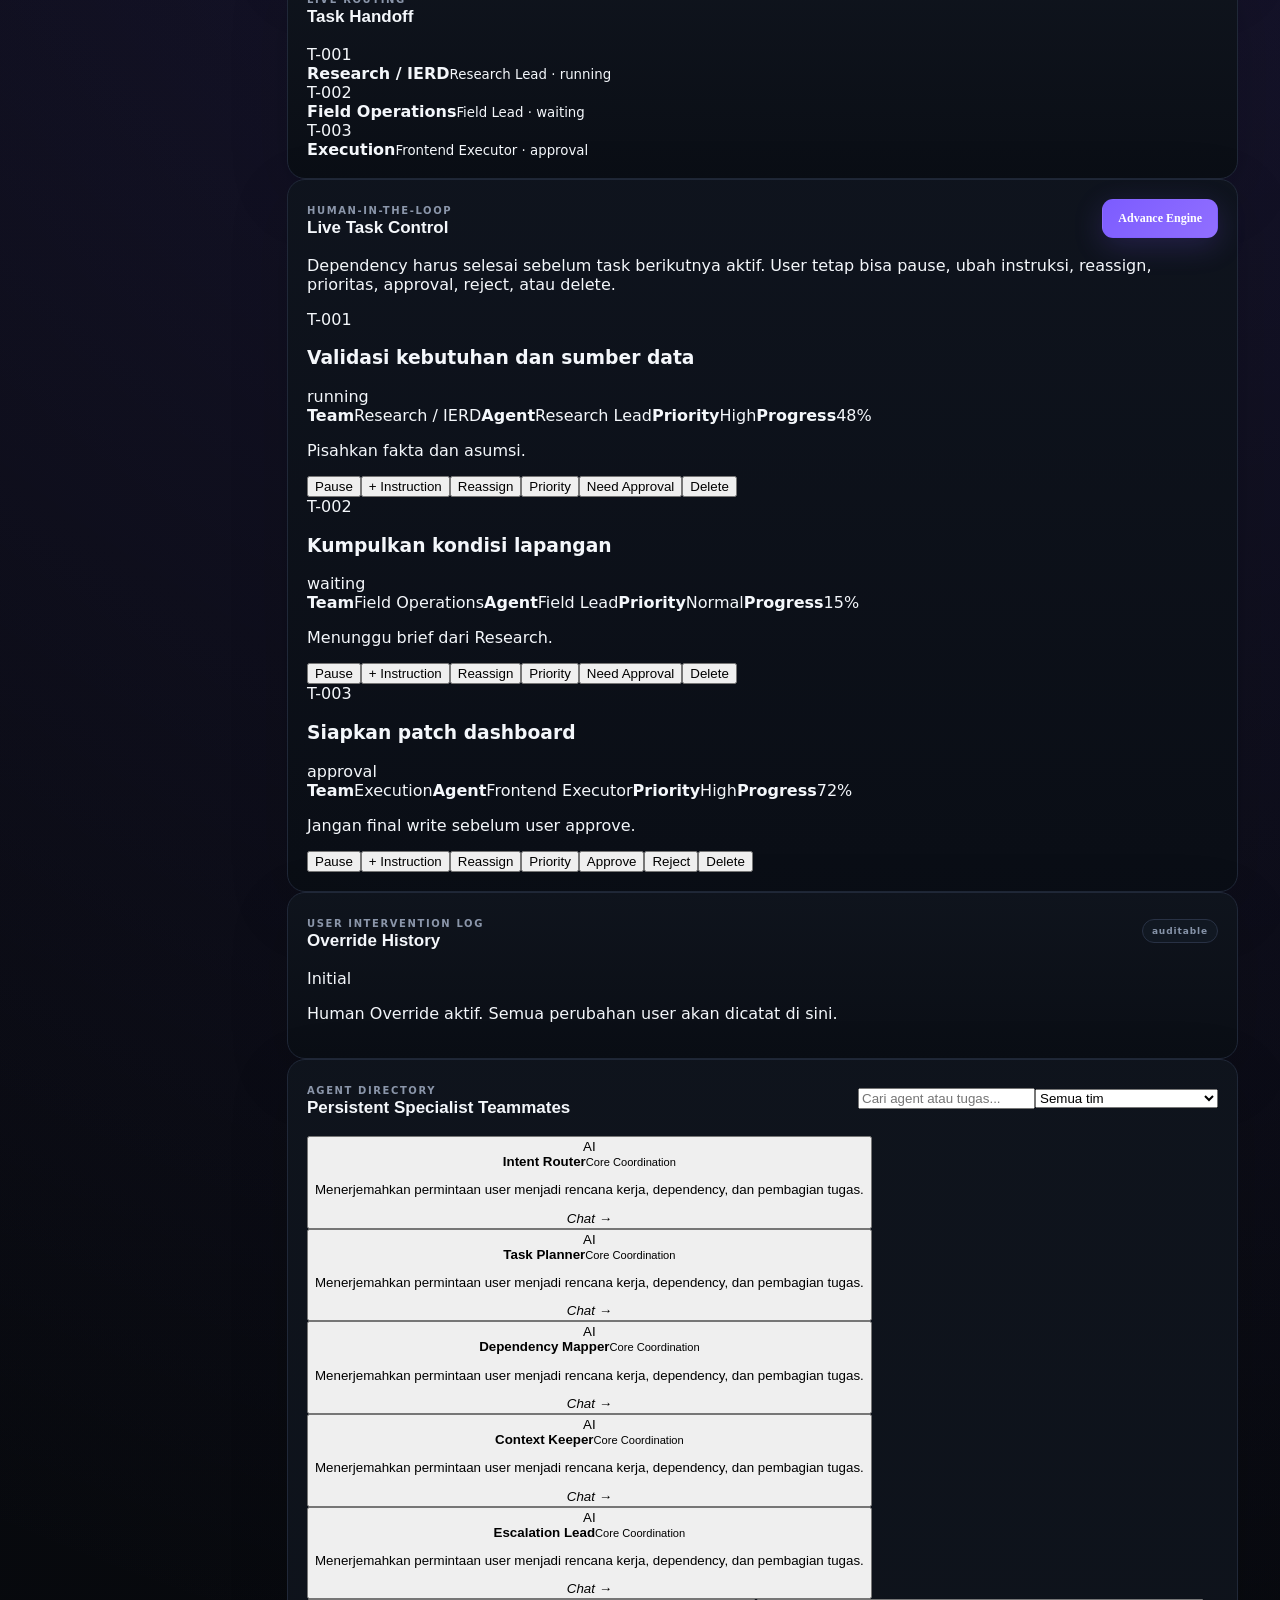
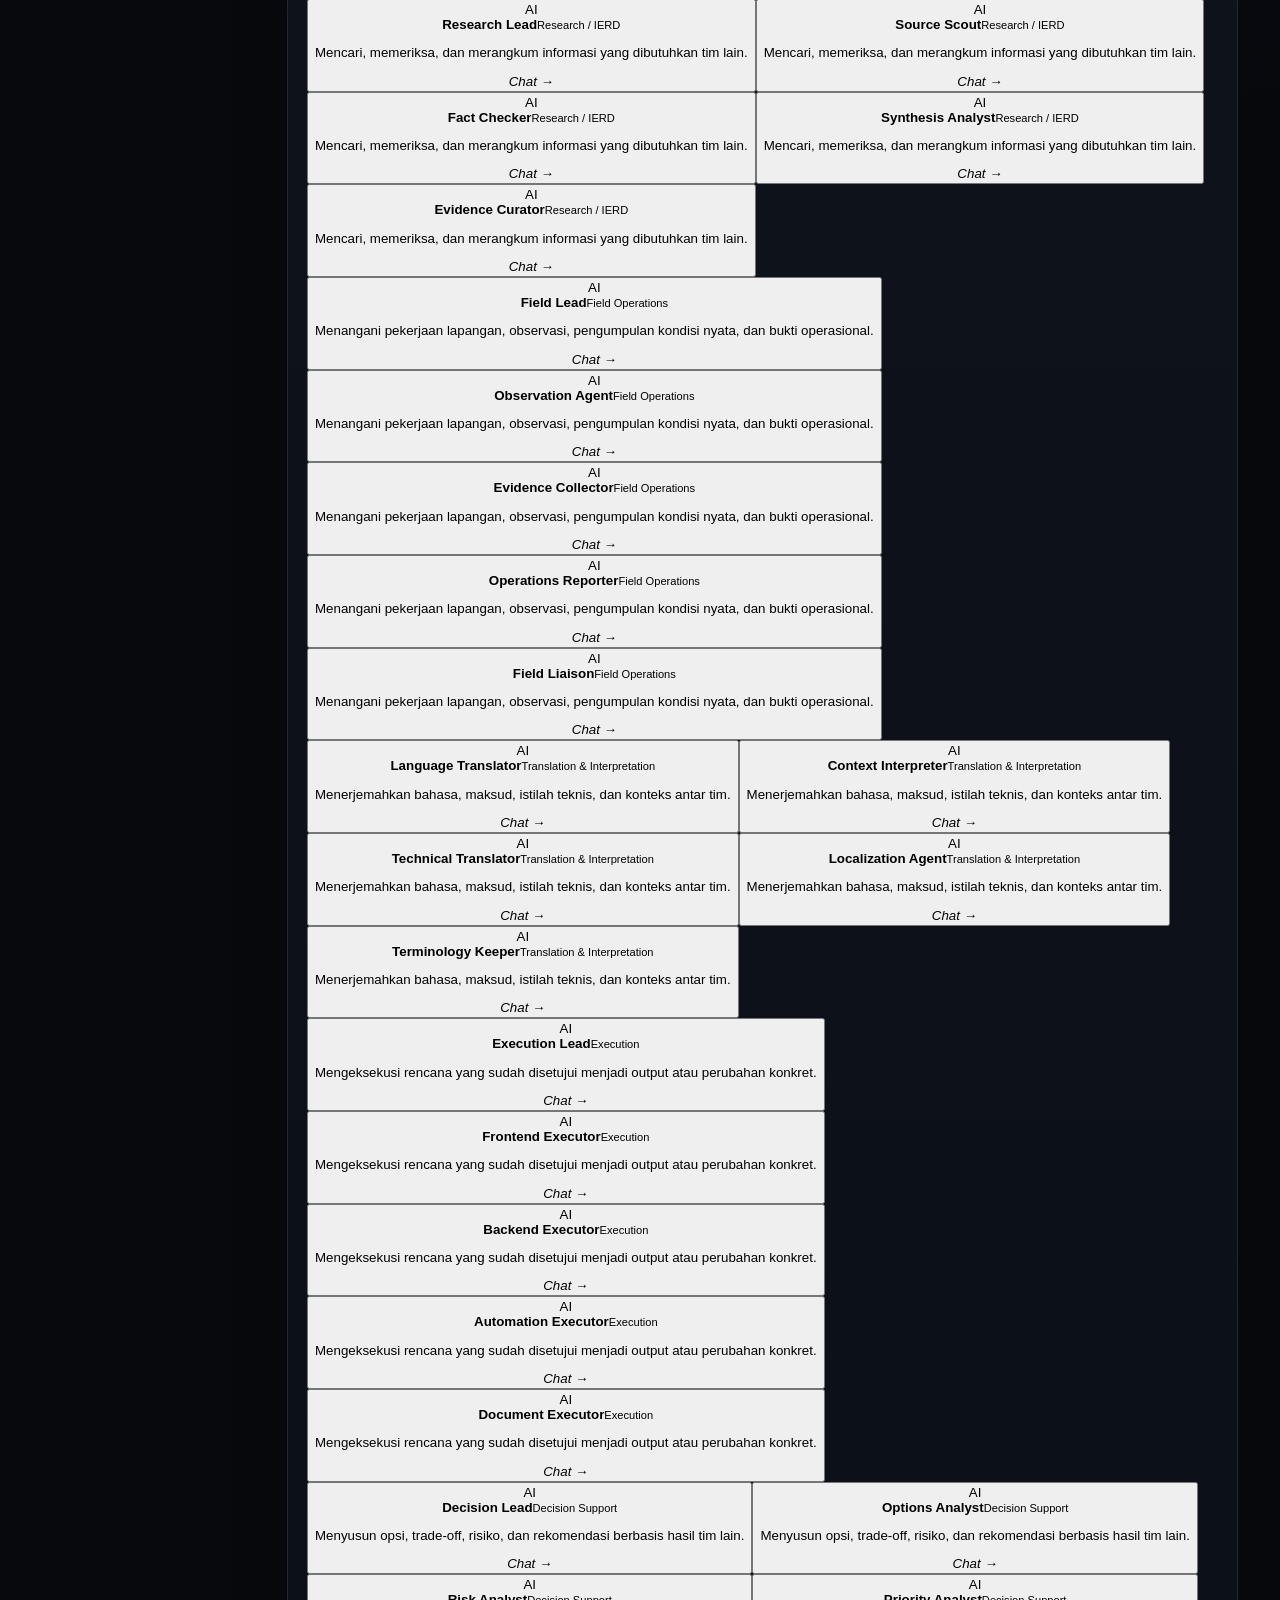
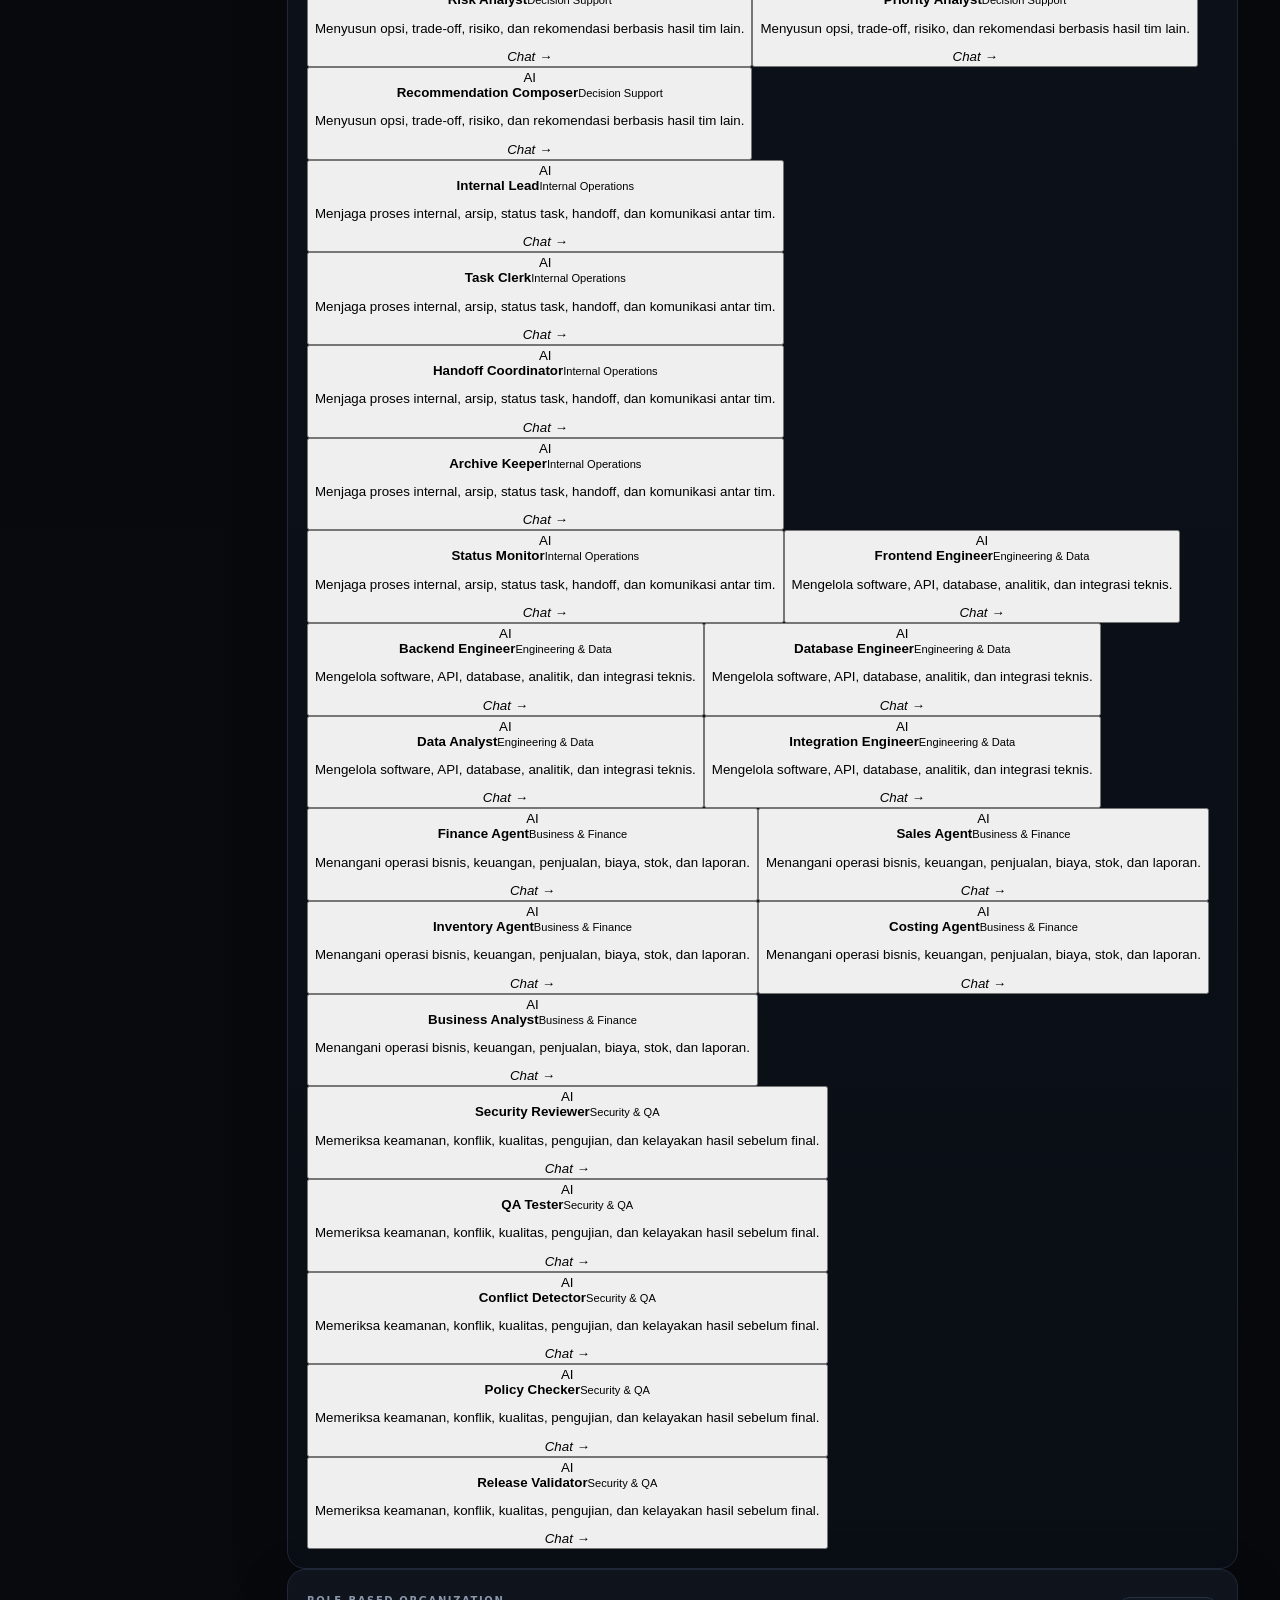
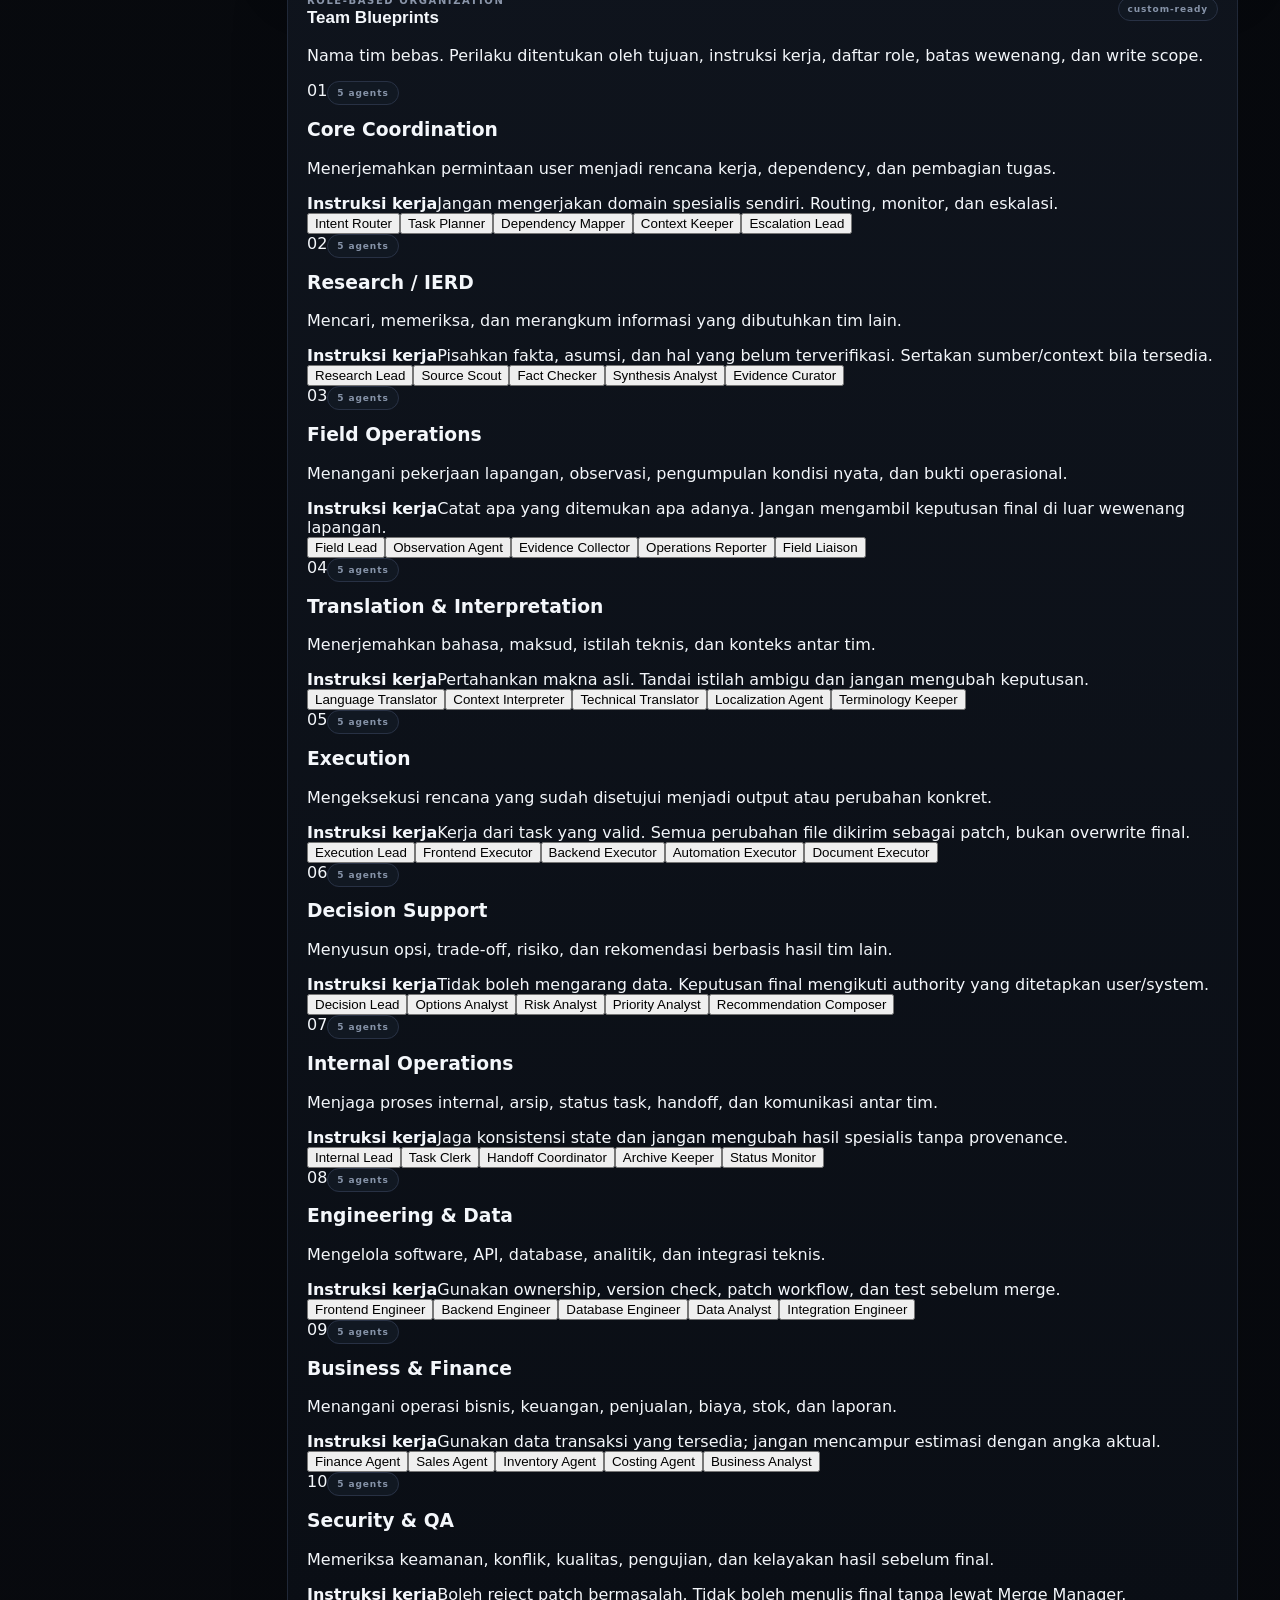
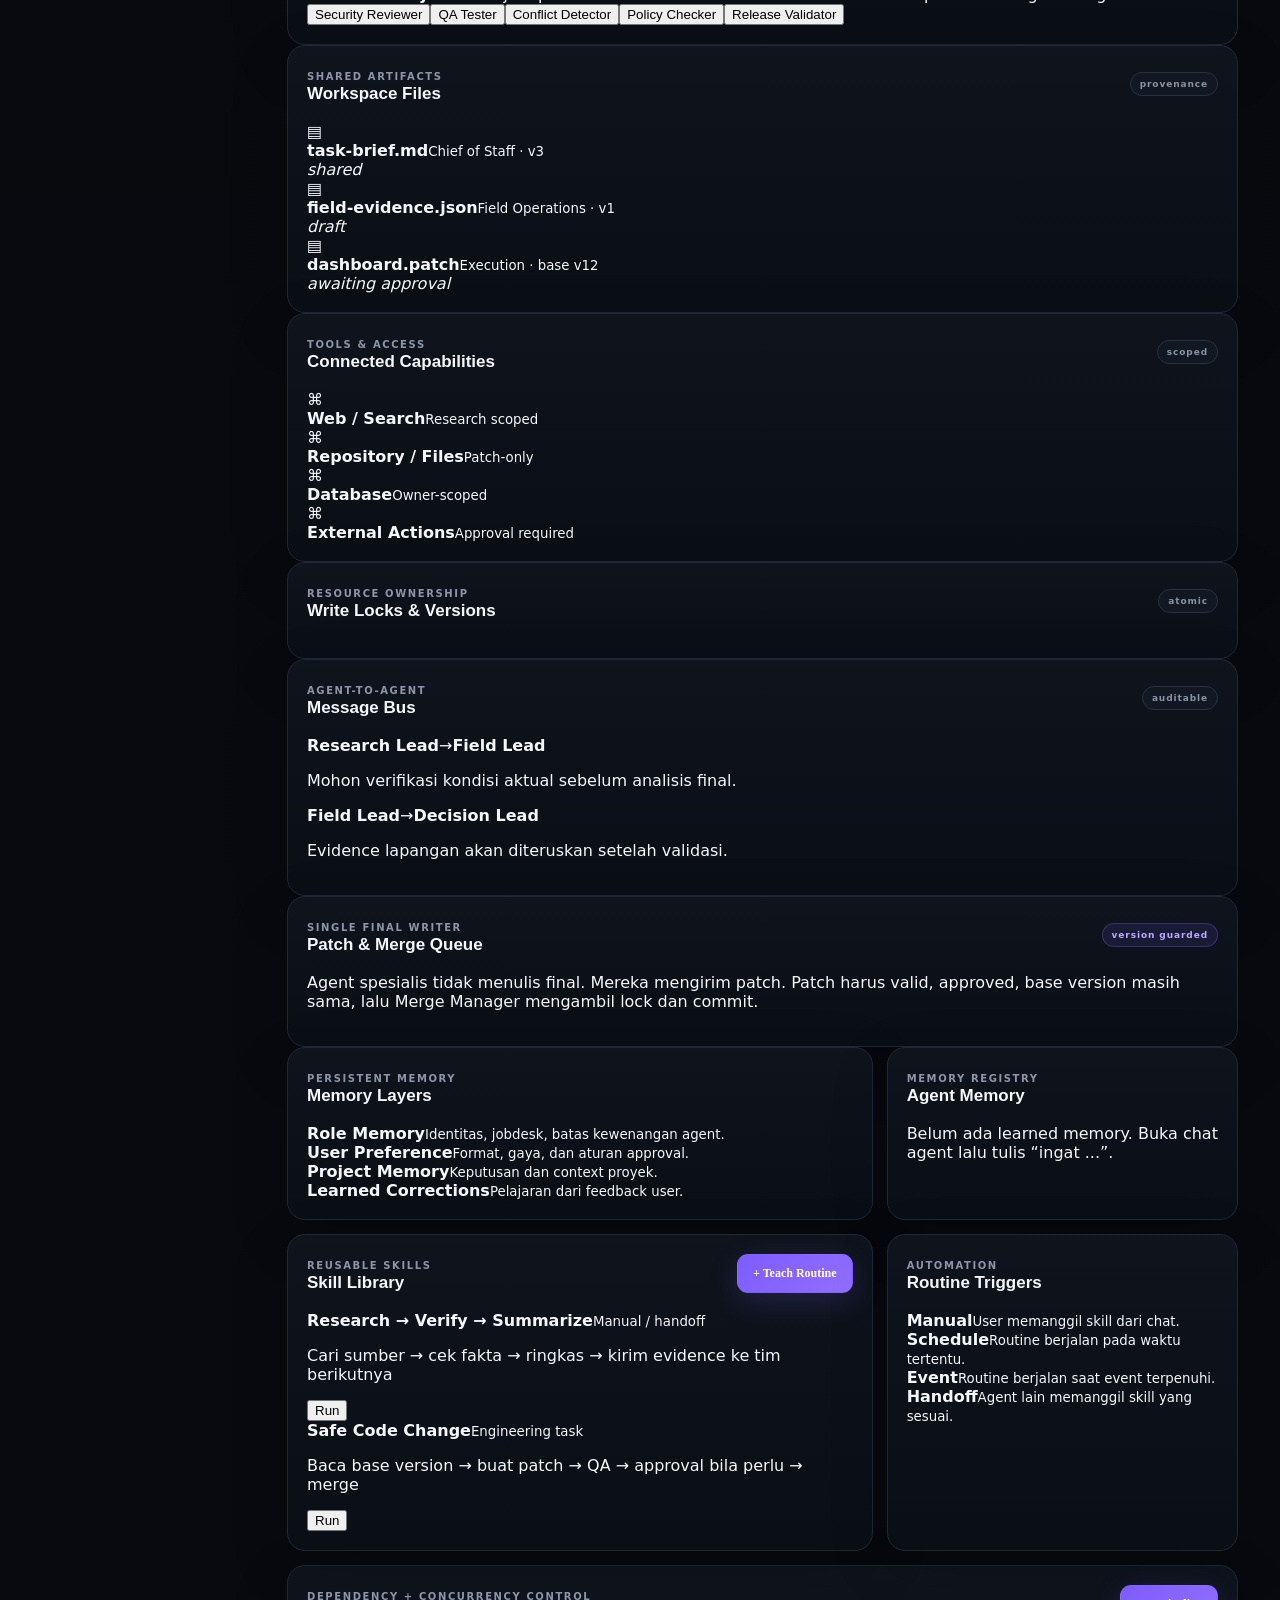
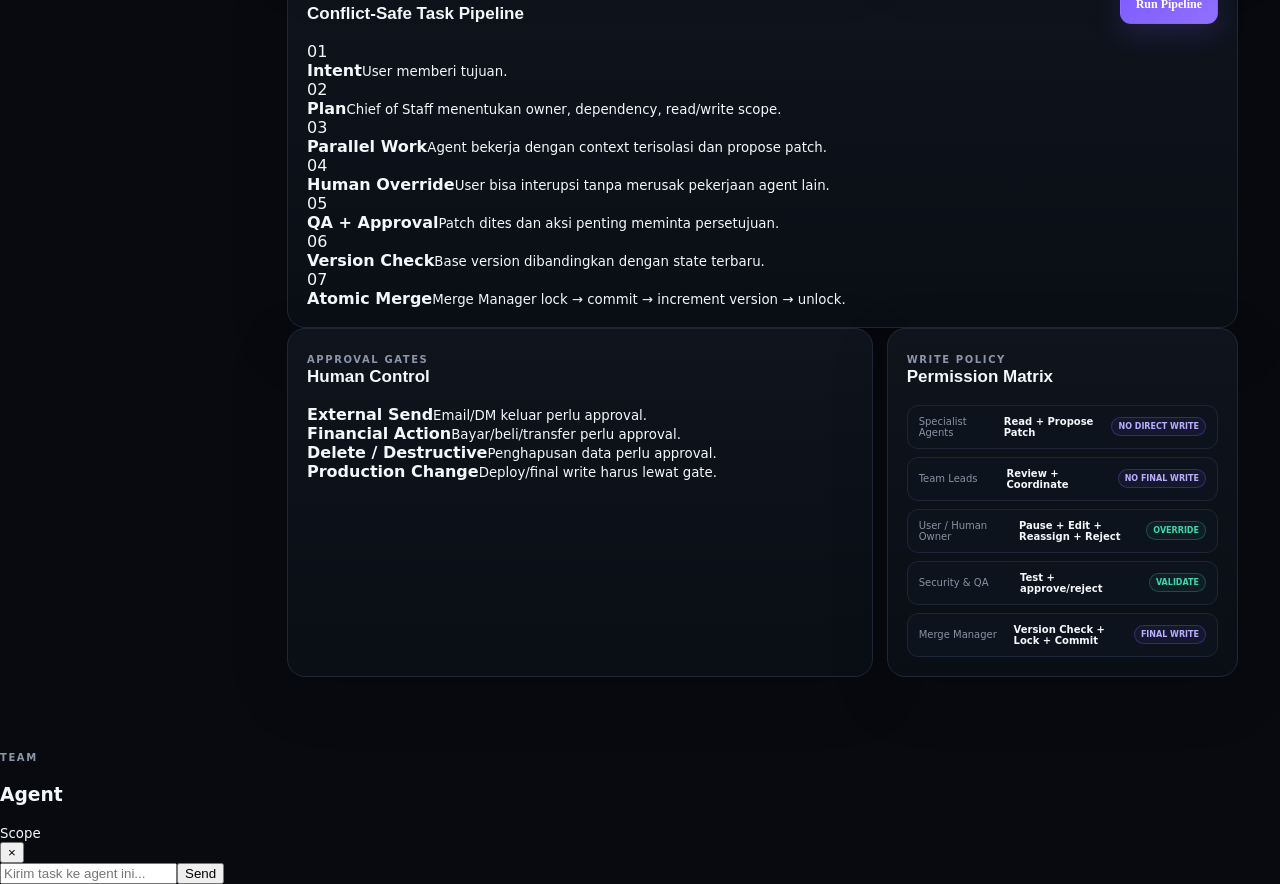
==== commit 905ec7f4: "Upgrade NEXA multi-agent control center UI" ====
--- a/index.html
+++ b/index.html
@@ -3,83 +3,125 @@
 <head>
   <meta charset="utf-8" />
   <meta name="viewport" content="width=device-width, initial-scale=1" />
-  <meta name="description" content="NEXA Agents — configurable AI Workspace dengan specialist agents, Chief of Staff, human override, transparent handoff, shared workspace, persistent memory, skills, approvals, isolated chat, dan single-writer merge." />
-  <title>NEXA Agents — Configurable Multi-Agent AI Workspace</title>
+  <meta name="description" content="NEXA Agents — conflict-safe configurable multi-agent AI workspace with orchestration, isolated agents, human override, approvals, resource locks, version checks, and a single merge writer." />
+  <meta name="theme-color" content="#07090d" />
+  <title>NEXA Agents — Multi-Agent Control Center</title>
   <link rel="preconnect" href="https://fonts.googleapis.com" />
   <link rel="preconnect" href="https://fonts.gstatic.com" crossorigin />
   <link href="https://fonts.googleapis.com/css2?family=Inter:wght@400;500;600;700&family=Space+Grotesk:wght@500;600;700&display=swap" rel="stylesheet" />
   <link rel="stylesheet" href="./styles.css" />
 </head>
 <body>
+<div class="ambient ambient-a"></div><div class="ambient ambient-b"></div>
 <div class="shell">
   <aside class="sidebar">
-    <div class="brand"><span class="brand-mark">N</span><div><strong>NEXA</strong><small>AI Company Workspace</small></div></div>
-    <nav>
-      <button class="nav-item active" data-page="overview">Overview</button>
-      <button class="nav-item" data-page="mainchat">Main Chat</button>
-      <button class="nav-item" data-page="control">Live Control</button>
-      <button class="nav-item" data-page="agents">Agents</button>
-      <button class="nav-item" data-page="divisions">Teams</button>
-      <button class="nav-item" data-page="workspace">Workspace</button>
-      <button class="nav-item" data-page="memory">Memory</button>
-      <button class="nav-item" data-page="routines">Skills & Routines</button>
-      <button class="nav-item" data-page="workflow">Workflow</button>
-      <button class="nav-item" data-page="ownership">Approvals & Safety</button>
+    <div class="brand"><span class="brand-mark">N</span><div><strong>NEXA</strong><small>Multi-Agent OS</small></div></div>
+    <nav aria-label="Navigasi utama">
+      <button class="nav-item active" data-page="overview"><span>⌂</span>Overview</button>
+      <button class="nav-item" data-page="mainchat"><span>✦</span>Main Chat</button>
+      <button class="nav-item" data-page="control"><span>◉</span>Live Control</button>
+      <button class="nav-item" data-page="agents"><span>◎</span>Agents</button>
+      <button class="nav-item" data-page="divisions"><span>▦</span>Teams</button>
+      <button class="nav-item" data-page="workspace"><span>▤</span>Workspace</button>
+      <button class="nav-item" data-page="merge"><span>⇄</span>Merge Queue</button>
+      <button class="nav-item" data-page="memory"><span>◌</span>Memory</button>
+      <button class="nav-item" data-page="routines"><span>⚡</span>Skills & Routines</button>
+      <button class="nav-item" data-page="workflow"><span>⌘</span>Workflow</button>
+      <button class="nav-item" data-page="ownership"><span>◇</span>Approvals & Safety</button>
     </nav>
-    <div class="sidebar-note"><span class="dot"></span><div><strong>System online</strong><small><span id="registeredCount">50</span> agents registered</small></div></div>
+    <div class="sidebar-note"><span class="dot"></span><div><strong>Runtime online</strong><small><span id="registeredCount">0</span> agents registered</small></div></div>
   </aside>
 
   <main class="main">
     <header class="topbar">
-      <div><div class="eyebrow">CHATBOT + CONFIGURABLE MULTI-AGENT SYSTEM</div><h1 id="pageTitle">Agent Control Center</h1><p id="pageSubtitle">Satu Chief of Staff mengatur banyak teammate AI, tetapi user tetap punya kontrol penuh untuk menginterupsi, mengubah, menghentikan, atau mengarahkan ulang pekerjaan.</p></div>
+      <div><div class="eyebrow">CONFLICT-SAFE MULTI-AGENT WORKSPACE</div><h1 id="pageTitle">Agent Control Center</h1><p id="pageSubtitle">Satu Chief of Staff membagi pekerjaan, agent bekerja di scope masing-masing, dan hanya Merge Manager yang boleh melakukan final write.</p></div>
       <div class="actions"><button id="addDivisionBtn" class="btn ghost">+ Custom Team</button><button id="runBtn" class="btn primary">▶ Jalankan Simulasi</button></div>
     </header>
 
     <section class="page active" data-page-content="overview">
       <section class="metrics">
-        <article><span>Registered Agents</span><strong id="metricAgents">50</strong><small>Persistent specialist teammates</small></article>
-        <article><span>Isolated Chats</span><strong id="metricChats">50</strong><small>Context terpisah per agent</small></article>
-        <article><span>Task Queue</span><strong id="metricQueue">0</strong><small>Dependency controlled</small></article>
-        <article><span>Conflicts</span><strong id="metricConflicts">0</strong><small class="success">Single final writer</small></article>
+        <article><span>Registered Agents</span><strong id="metricAgents">0</strong><small>Persistent specialist teammates</small></article>
+        <article><span>Active Tasks</span><strong id="metricQueue">0</strong><small>Dependency controlled</small></article>
+        <article><span>Merge Queue</span><strong id="metricMerge">0</strong><small>Patch-only before final write</small></article>
+        <article><span>Write Locks</span><strong id="metricLocks">0</strong><small>Resource ownership at commit</small></article>
+        <article><span>Conflicts Prevented</span><strong id="metricConflicts">0</strong><small class="success">Version + lock guarded</small></article>
       </section>
-      <section class="grid-two">
-        <article class="panel workflow-panel"><div class="panel-head"><div><span class="eyebrow">SAFE EXECUTION FLOW</span><h2>Main Chat → Chief of Staff → Teams → Merge</h2></div><span id="workflowState" class="pill">IDLE</span></div><div class="safe-flow"><div class="flow-node primary-node"><b>Main Chat</b><small>User cukup bicara ke satu interface</small></div><span>↓</span><div class="flow-node"><b>Chief of Staff / Orchestrator</b><small>Intent routing + task breakdown + dependency</small></div><span>↓</span><div class="division-strip"><i>Research</i><i>Field</i><i>Translation</i><i>Execution</i><i>Decision</i></div><span>↓</span><div class="flow-node"><b>Shared Workspace + Isolated Context</b><small>Berbagi artifact, bukan mencampur semua percakapan</small></div><span>↓</span><div class="flow-node merge-node"><b>Human Approval + QA + Merge Manager</b><small>Override → validate → final write</small></div></div></article>
-        <article class="panel event-panel"><div class="panel-head"><div><span class="eyebrow">TRANSPARENT A2A</span><h2>Agent Activity</h2></div><span class="pill neutral">visible handoff</span></div><div id="eventLog" class="event-log"><div class="empty-state"><span>⌁</span><strong>Belum ada event</strong><small>Jalankan simulasi atau kirim task dari Main Chat.</small></div></div></article>
+
+      <section class="grid-two hero-grid">
+        <article class="panel workflow-panel">
+          <div class="panel-head"><div><span class="eyebrow">SAFE EXECUTION FLOW</span><h2>Main Chat → Plan → Parallel Work → QA → Merge</h2></div><span id="workflowState" class="pill">IDLE</span></div>
+          <div class="safe-flow">
+            <div class="flow-node primary-node"><b>Main Chat</b><small>User memberi tujuan, bukan mengatur tiap agent manual.</small></div><span>↓</span>
+            <div class="flow-node"><b>Chief of Staff / Orchestrator</b><small>Intent routing, dependency graph, owner, idempotency key.</small></div><span>↓</span>
+            <div class="division-strip"><i>Research</i><i>Operations</i><i>Finance</i><i>Engineering</i><i>QA</i></div><span>↓</span>
+            <div class="flow-node"><b>Isolated Context + Shared Artifacts</b><small>Agent berbagi hasil/patch, bukan saling overwrite state.</small></div><span>↓</span>
+            <div class="flow-node merge-node"><b>QA + Human Gate + Merge Manager</b><small>Base-version check → lock → commit → unlock.</small></div>
+          </div>
+        </article>
+        <article class="panel event-panel"><div class="panel-head"><div><span class="eyebrow">TRANSPARENT A2A</span><h2>Runtime Activity</h2></div><span class="pill neutral">auditable</span></div><div id="eventLog" class="event-log"><div class="empty-state"><span>⌁</span><strong>Belum ada event</strong><small>Jalankan simulasi atau kirim task dari Main Chat.</small></div></div></article>
       </section>
+
       <section class="feature-grid">
-        <article class="feature-card"><span>01</span><b>Persistent Roles</b><p>Agent mempertahankan identitas, jobdesk, dan context perannya.</p></article>
-        <article class="feature-card"><span>02</span><b>Chief of Staff</b><p>Routing otomatis, user tidak perlu mengatur 50 agent manual.</p></article>
-        <article class="feature-card"><span>03</span><b>Human Override</b><p>Pause, koreksi, reassign, hapus task, atau inject instruksi kapan pun.</p></article>
-        <article class="feature-card"><span>04</span><b>Approval Boundaries</b><p>Aksi berisiko berhenti untuk persetujuan sebelum dieksekusi.</p></article>
+        <article class="feature-card"><span>01</span><b>Single Writer</b><p>Specialist hanya propose patch. Final write dimiliki Merge Manager.</p></article>
+        <article class="feature-card"><span>02</span><b>Resource Lock</b><p>Scope yang sama dikunci hanya saat commit agar tidak saling overwrite.</p></article>
+        <article class="feature-card"><span>03</span><b>Version Guard</b><p>Patch stale otomatis diblok sebelum menyentuh state terbaru.</p></article>
+        <article class="feature-card"><span>04</span><b>Human Override</b><p>Pause, koreksi, reassign, approve, reject, atau hapus task kapan saja.</p></article>
       </section>
-      <section class="panel"><div class="panel-head"><div><span class="eyebrow">TEAM SNAPSHOT</span><h2>10 Tim Default · 50 Agent</h2></div><button class="mini-link" data-go="agents">Lihat semua agent →</button></div><div id="divisionSnapshot" class="division-snapshot"></div></section>
+
+      <section class="panel"><div class="panel-head"><div><span class="eyebrow">TEAM SNAPSHOT</span><h2 id="teamHeadline">Default Teams</h2></div><button class="mini-link" data-go="agents">Lihat semua agent →</button></div><div id="divisionSnapshot" class="division-snapshot"></div></section>
     </section>
 
-    <section class="page" data-page-content="mainchat"><section class="main-chat-layout"><article class="panel chief-panel"><div class="panel-head"><div><span class="eyebrow">CHIEF OF STAFF</span><h2>NEXA Main Chat</h2></div><span class="pill">auto-route</span></div><div id="mainChatMessages" class="main-chat-messages"></div><form id="mainChatForm" class="main-chat-form"><textarea id="mainChatInput" placeholder="Contoh: Teliti kompetitor, cek data lapangan, terjemahkan, lalu siapkan rekomendasi dan dashboard."></textarea><button class="btn primary">Kirim ke NEXA</button></form></article><aside class="panel routing-panel"><div class="panel-head"><div><span class="eyebrow">LIVE ROUTING</span><h2>Task Handoff</h2></div></div><div id="routingPreview" class="routing-preview"><div class="empty-route">Belum ada task. Chief of Staff akan memilih tim sesuai isi perintah.</div></div></aside></section></section>
+    <section class="page" data-page-content="mainchat">
+      <section class="main-chat-layout">
+        <article class="panel chief-panel">
+          <div class="panel-head"><div><span class="eyebrow">CHIEF OF STAFF</span><h2>NEXA Main Chat</h2></div><span class="pill">auto-route</span></div>
+          <div class="prompt-chips"><button data-prompt="Buat website dashboard operasional, pisahkan frontend, backend, database, QA, lalu merge tanpa bentrokan.">Website build</button><button data-prompt="Produksi jalan, stok ter-update, HPP otomatis dihitung, penjualan tercatat, keuangan dibaca, lalu dashboard diperbarui.">Business flow</button><button data-prompt="Riset kompetitor, validasi sumber, buat rekomendasi, lalu minta QA sebelum hasil final.">Research flow</button></div>
+          <div id="mainChatMessages" class="main-chat-messages"></div>
+          <form id="mainChatForm" class="main-chat-form"><textarea id="mainChatInput" rows="3" placeholder="Tulis tujuan besar. Chief of Staff akan memecah pekerjaan ke agent yang relevan..."></textarea><div class="composer-foot"><small>Agent bekerja sebagai patch-only sampai lolos QA + approval.</small><button class="btn primary">Kirim ke NEXA</button></div></form>
+        </article>
+        <aside class="panel routing-panel"><div class="panel-head"><div><span class="eyebrow">LIVE ROUTING</span><h2>Task Handoff</h2></div></div><div id="routingPreview" class="routing-preview"><div class="empty-route">Belum ada task. Chief of Staff akan memilih tim sesuai isi perintah.</div></div></aside>
+      </section>
+    </section>
 
-    <section class="page" data-page-content="control"><section class="control-layout"><article class="panel"><div class="panel-head"><div><span class="eyebrow">HUMAN-IN-THE-LOOP</span><h2>Live Task Control</h2></div><span class="pill">override enabled</span></div><p class="helper">Lo bisa masuk kapan pun: pause/resume, kasih instruksi baru, pindahkan ke agent/tim lain, ubah prioritas, minta approval, atau hapus task sebelum final merge.</p><div id="liveTaskList" class="live-task-list"></div></article><aside class="panel"><div class="panel-head"><div><span class="eyebrow">USER INTERVENTION LOG</span><h2>Override History</h2></div><span class="pill neutral">auditable</span></div><div id="controlLog" class="control-log"></div></aside></section></section>
+    <section class="page" data-page-content="control">
+      <section class="control-layout">
+        <article class="panel"><div class="panel-head"><div><span class="eyebrow">HUMAN-IN-THE-LOOP</span><h2>Live Task Control</h2></div><button id="advanceEngineBtn" class="btn primary small">Advance Engine</button></div><p class="helper">Dependency harus selesai sebelum task berikutnya aktif. User tetap bisa pause, ubah instruksi, reassign, prioritas, approval, reject, atau delete.</p><div id="liveTaskList" class="live-task-list"></div></article>
+        <aside class="panel"><div class="panel-head"><div><span class="eyebrow">USER INTERVENTION LOG</span><h2>Override History</h2></div><span class="pill neutral">auditable</span></div><div id="controlLog" class="control-log"></div></aside>
+      </section>
+    </section>
 
     <section class="page" data-page-content="agents"><section class="panel"><div class="panel-head stack-mobile"><div><span class="eyebrow">AGENT DIRECTORY</span><h2>Persistent Specialist Teammates</h2></div><div class="filters"><input id="agentSearch" class="search" placeholder="Cari agent atau tugas..."/><select id="divisionFilter" class="select"><option value="all">Semua tim</option></select></div></div><div id="agentGrid" class="agent-directory"></div></section></section>
 
-    <section class="page" data-page-content="divisions"><section class="panel"><div class="panel-head"><div><span class="eyebrow">ROLE-BASED ORGANIZATION</span><h2>Team Blueprints</h2></div><span class="pill neutral">custom-ready</span></div><p class="helper">Nama tim bebas. Yang menentukan perilaku adalah tujuan, instruksi kerja, daftar role, batas wewenang, dan alur handoff.</p><div id="divisionGrid" class="division-grid"></div></section></section>
+    <section class="page" data-page-content="divisions"><section class="panel"><div class="panel-head"><div><span class="eyebrow">ROLE-BASED ORGANIZATION</span><h2>Team Blueprints</h2></div><span class="pill neutral">custom-ready</span></div><p class="helper">Nama tim bebas. Perilaku ditentukan oleh tujuan, instruksi kerja, daftar role, batas wewenang, dan write scope.</p><div id="divisionGrid" class="division-grid"></div></section></section>
 
-    <section class="page" data-page-content="workspace"><section class="workspace-grid"><article class="panel"><div class="panel-head"><div><span class="eyebrow">SHARED ARTIFACTS</span><h2>Workspace Files</h2></div><span class="pill neutral">provenance</span></div><div id="workspaceFiles" class="workspace-list"></div></article><article class="panel"><div class="panel-head"><div><span class="eyebrow">TOOLS & ACCESS</span><h2>Connected Capabilities</h2></div><span class="pill neutral">scoped</span></div><div id="toolRegistry" class="tool-list"></div></article><article class="panel a2a-panel"><div class="panel-head"><div><span class="eyebrow">AGENT-TO-AGENT</span><h2>Message Bus</h2></div><span class="pill neutral">auditable</span></div><div id="a2aMessages" class="a2a-list"></div></article></section></section>
+    <section class="page" data-page-content="workspace">
+      <section class="workspace-grid">
+        <article class="panel"><div class="panel-head"><div><span class="eyebrow">SHARED ARTIFACTS</span><h2>Workspace Files</h2></div><span class="pill neutral">provenance</span></div><div id="workspaceFiles" class="workspace-list"></div></article>
+        <article class="panel"><div class="panel-head"><div><span class="eyebrow">TOOLS & ACCESS</span><h2>Connected Capabilities</h2></div><span class="pill neutral">scoped</span></div><div id="toolRegistry" class="tool-list"></div></article>
+        <article class="panel"><div class="panel-head"><div><span class="eyebrow">RESOURCE OWNERSHIP</span><h2>Write Locks & Versions</h2></div><span class="pill neutral">atomic</span></div><div id="lockRegistry" class="workspace-list"></div></article>
+        <article class="panel a2a-panel"><div class="panel-head"><div><span class="eyebrow">AGENT-TO-AGENT</span><h2>Message Bus</h2></div><span class="pill neutral">auditable</span></div><div id="a2aMessages" class="a2a-list"></div></article>
+      </section>
+    </section>
+
+    <section class="page" data-page-content="merge">
+      <section class="panel"><div class="panel-head"><div><span class="eyebrow">SINGLE FINAL WRITER</span><h2>Patch & Merge Queue</h2></div><span class="pill">version guarded</span></div><p class="helper">Agent spesialis tidak menulis final. Mereka mengirim patch. Patch harus valid, approved, base version masih sama, lalu Merge Manager mengambil lock dan commit.</p><div id="mergeQueue" class="merge-queue"></div></section>
+    </section>
 
     <section class="page" data-page-content="memory"><section class="grid-two equal"><article class="panel"><div class="panel-head"><div><span class="eyebrow">PERSISTENT MEMORY</span><h2>Memory Layers</h2></div></div><div class="rules"><div><b>Role Memory</b><small>Identitas, jobdesk, batas kewenangan agent.</small></div><div><b>User Preference</b><small>Format, gaya, dan aturan approval.</small></div><div><b>Project Memory</b><small>Keputusan dan context proyek.</small></div><div><b>Learned Corrections</b><small>Pelajaran dari feedback user.</small></div></div></article><article class="panel"><div class="panel-head"><div><span class="eyebrow">MEMORY REGISTRY</span><h2>Agent Memory</h2></div></div><div id="memoryRegistry" class="workspace-list"></div></article></section></section>
 
     <section class="page" data-page-content="routines"><section class="grid-two equal"><article class="panel"><div class="panel-head"><div><span class="eyebrow">REUSABLE SKILLS</span><h2>Skill Library</h2></div><button id="teachRoutineBtn" class="btn primary small">+ Teach Routine</button></div><div id="routineList" class="routine-list"></div></article><article class="panel"><div class="panel-head"><div><span class="eyebrow">AUTOMATION</span><h2>Routine Triggers</h2></div></div><div class="rules"><div><b>Manual</b><small>User memanggil skill dari chat.</small></div><div><b>Schedule</b><small>Routine berjalan pada waktu tertentu.</small></div><div><b>Event</b><small>Routine berjalan saat event terpenuhi.</small></div><div><b>Handoff</b><small>Agent lain memanggil skill yang sesuai.</small></div></div></article></section></section>
 
-    <section class="page" data-page-content="workflow"><section class="panel"><div class="panel-head"><div><span class="eyebrow">DEPENDENCY CONTROL</span><h2>Contoh Task Pipeline</h2></div><button id="runWorkflowBtn" class="btn primary small">Run Pipeline</button></div><div class="pipeline"><div class="pipeline-step" data-step="0"><span>01</span><div><b>Main Chat</b><small>Menerima tujuan user.</small></div></div><div class="pipeline-step" data-step="1"><span>02</span><div><b>Chief of Staff</b><small>Menentukan tim, owner, urutan, dan dependency.</small></div></div><div class="pipeline-step" data-step="2"><span>03</span><div><b>Parallel Teammates</b><small>Agent bekerja dengan context terisolasi.</small></div></div><div class="pipeline-step" data-step="3"><span>04</span><div><b>Human Override</b><small>User dapat menginterupsi dan mengarahkan ulang task aktif.</small></div></div><div class="pipeline-step" data-step="4"><span>05</span><div><b>Approval & QA</b><small>Aksi penting berhenti untuk human approval dan validation.</small></div></div><div class="pipeline-step" data-step="5"><span>06</span><div><b>Merge Manager</b><small>Satu-satunya jalur final write.</small></div></div></div></section></section>
+    <section class="page" data-page-content="workflow"><section class="panel"><div class="panel-head"><div><span class="eyebrow">DEPENDENCY + CONCURRENCY CONTROL</span><h2>Conflict-Safe Task Pipeline</h2></div><button id="runWorkflowBtn" class="btn primary small">Run Pipeline</button></div><div class="pipeline"><div class="pipeline-step" data-step="0"><span>01</span><div><b>Intent</b><small>User memberi tujuan.</small></div></div><div class="pipeline-step" data-step="1"><span>02</span><div><b>Plan</b><small>Chief of Staff menentukan owner, dependency, read/write scope.</small></div></div><div class="pipeline-step" data-step="2"><span>03</span><div><b>Parallel Work</b><small>Agent bekerja dengan context terisolasi dan propose patch.</small></div></div><div class="pipeline-step" data-step="3"><span>04</span><div><b>Human Override</b><small>User bisa interupsi tanpa merusak pekerjaan agent lain.</small></div></div><div class="pipeline-step" data-step="4"><span>05</span><div><b>QA + Approval</b><small>Patch dites dan aksi penting meminta persetujuan.</small></div></div><div class="pipeline-step" data-step="5"><span>06</span><div><b>Version Check</b><small>Base version dibandingkan dengan state terbaru.</small></div></div><div class="pipeline-step" data-step="6"><span>07</span><div><b>Atomic Merge</b><small>Merge Manager lock → commit → increment version → unlock.</small></div></div></div></section></section>
 
-    <section class="page" data-page-content="ownership"><section class="grid-two equal"><article class="panel"><div class="panel-head"><div><span class="eyebrow">APPROVAL GATES</span><h2>Human Control</h2></div></div><div class="rules"><div><b>External Send</b><small>Email/DM keluar perlu approval.</small></div><div><b>Financial Action</b><small>Bayar/beli/transfer perlu approval.</small></div><div><b>Delete / Destructive</b><small>Penghapusan data perlu approval.</small></div><div><b>Production Change</b><small>Deploy/final write harus lewat gate.</small></div></div></article><article class="panel"><div class="panel-head"><div><span class="eyebrow">WRITE POLICY</span><h2>Permission Matrix</h2></div></div><div class="ownership-list"><div><span>Specialist Agents</span><strong>Read + Propose Patch</strong><i>NO DIRECT WRITE</i></div><div><span>Team Leads</span><strong>Review + Coordinate</strong><i>NO FINAL WRITE</i></div><div><span>User / Human Owner</span><strong>Pause + Edit + Reassign + Reject</strong><i class="read">OVERRIDE</i></div><div><span>Security & QA</span><strong>Test + approve/reject</strong><i class="read">VALIDATE</i></div><div><span>Merge Manager</span><strong>Merge validated patch</strong><i>FINAL WRITE</i></div></div></article></section></section>
+    <section class="page" data-page-content="ownership"><section class="grid-two equal"><article class="panel"><div class="panel-head"><div><span class="eyebrow">APPROVAL GATES</span><h2>Human Control</h2></div></div><div class="rules"><div><b>External Send</b><small>Email/DM keluar perlu approval.</small></div><div><b>Financial Action</b><small>Bayar/beli/transfer perlu approval.</small></div><div><b>Delete / Destructive</b><small>Penghapusan data perlu approval.</small></div><div><b>Production Change</b><small>Deploy/final write harus lewat gate.</small></div></div></article><article class="panel"><div class="panel-head"><div><span class="eyebrow">WRITE POLICY</span><h2>Permission Matrix</h2></div></div><div class="ownership-list"><div><span>Specialist Agents</span><strong>Read + Propose Patch</strong><i>NO DIRECT WRITE</i></div><div><span>Team Leads</span><strong>Review + Coordinate</strong><i>NO FINAL WRITE</i></div><div><span>User / Human Owner</span><strong>Pause + Edit + Reassign + Reject</strong><i class="read">OVERRIDE</i></div><div><span>Security & QA</span><strong>Test + approve/reject</strong><i class="read">VALIDATE</i></div><div><span>Merge Manager</span><strong>Version Check + Lock + Commit</strong><i>FINAL WRITE</i></div></div></article></section></section>
   </main>
 </div>
 
 <aside id="chatDrawer" class="chat-drawer" aria-hidden="true"><div class="chat-head"><div><span class="eyebrow" id="chatDivision">TEAM</span><h3 id="chatAgentName">Agent</h3><small id="chatScope">Scope</small></div><button id="closeChat" class="icon-btn" type="button">×</button></div><div id="chatMessages" class="chat-messages"></div><form id="chatForm" class="chat-form"><input id="chatInput" autocomplete="off" placeholder="Kirim task ke agent ini..."/><button>Send</button></form></aside>
 <div id="drawerBackdrop" class="drawer-backdrop"></div>
 
-<dialog id="divisionDialog" class="dialog"><form id="divisionForm"><div class="panel-head"><div><span class="eyebrow">CUSTOM TEAM BLUEPRINT</span><h2>Buat Tim Baru</h2></div><button type="button" class="icon-btn" onclick="document.getElementById('divisionDialog').close()">×</button></div><label>Nama tim<input id="customDivisionName" required placeholder="Contoh: Tim Lapangan Tangerang"/></label><label>Tujuan / fungsi tim<textarea id="customDivisionPurpose" required placeholder="Apa hasil yang menjadi tanggung jawab tim ini?"></textarea></label><label>Instruksi kerja / batas wewenang<textarea id="customDivisionInstruction" required placeholder="Contoh: catat fakta apa adanya; eskalasi jika data kurang; jangan finalisasi keputusan."></textarea></label><label>Role agent, pisahkan dengan koma<textarea id="customAgentRoles" required placeholder="Field Lead, Observer, Evidence Collector, Reporter, Liaison"></textarea></label><p class="helper">Setiap role otomatis mendapat chat terisolasi. Agent hanya bekerja sesuai blueprint tim dan mengirim hasil sebagai output/patch ke orchestrator.</p><button type="submit" class="btn primary wide">Buat Team Blueprint</button></form></dialog>
+<dialog id="divisionDialog" class="dialog"><form id="divisionForm"><div class="panel-head"><div><span class="eyebrow">CUSTOM TEAM BLUEPRINT</span><h2>Buat Tim Baru</h2></div><button type="button" class="icon-btn" id="closeDivisionDialog">×</button></div><label>Nama tim<input id="customDivisionName" required placeholder="Contoh: Tim Lapangan Tangerang"/></label><label>Tujuan / fungsi tim<textarea id="customDivisionPurpose" required placeholder="Apa hasil yang menjadi tanggung jawab tim ini?"></textarea></label><label>Instruksi kerja / batas wewenang<textarea id="customDivisionInstruction" required placeholder="Contoh: catat fakta apa adanya; eskalasi jika data kurang; jangan finalisasi keputusan."></textarea></label><label>Role agent, pisahkan dengan koma<textarea id="customAgentRoles" required placeholder="Field Lead, Observer, Evidence Collector, Reporter, Liaison"></textarea></label><label>Write scope utama<input id="customWriteScope" placeholder="Contoh: field-evidence"/></label><p class="helper">Setiap role mendapat chat terisolasi. Specialist tidak melakukan final write; hasil dikirim sebagai output/patch ke Merge Manager.</p><button type="submit" class="btn primary wide">Buat Team Blueprint</button></form></dialog>
 
 <script src="./app.js"></script>
 </body>
-</html>+</html>
